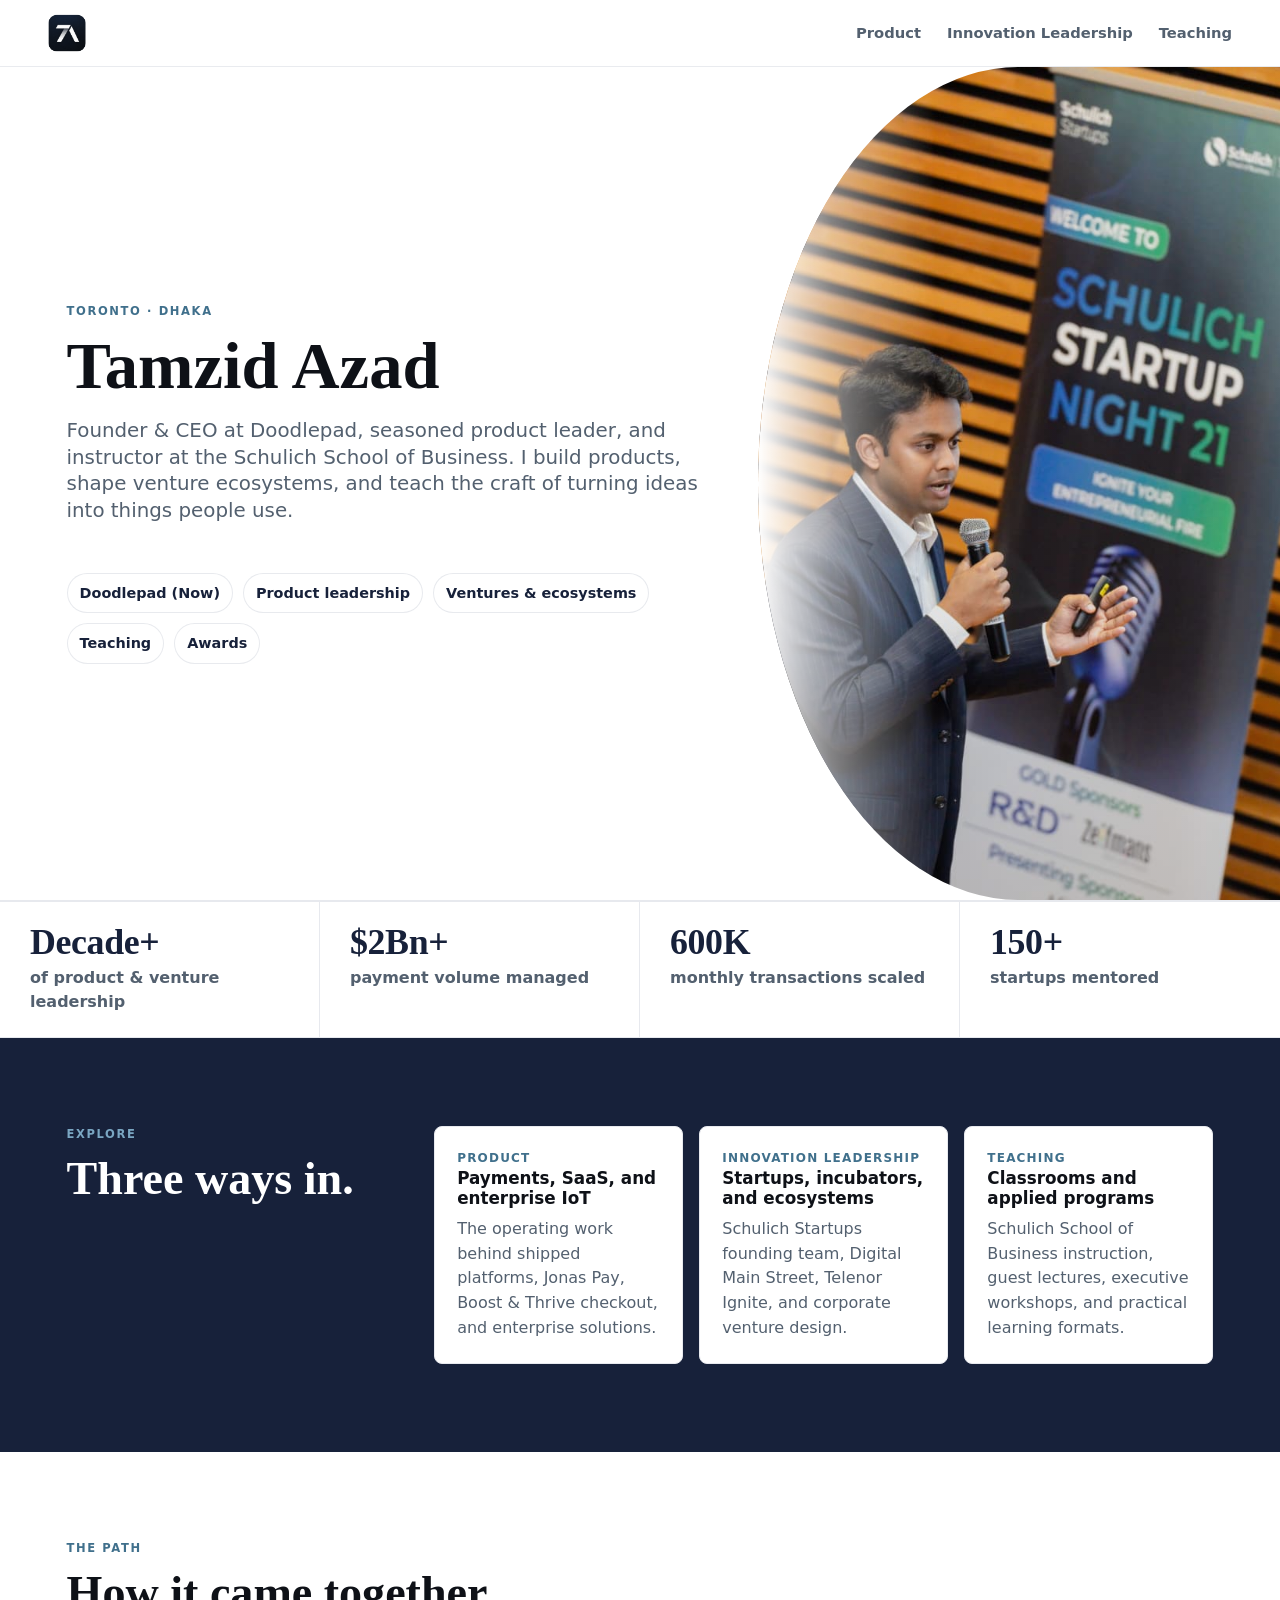
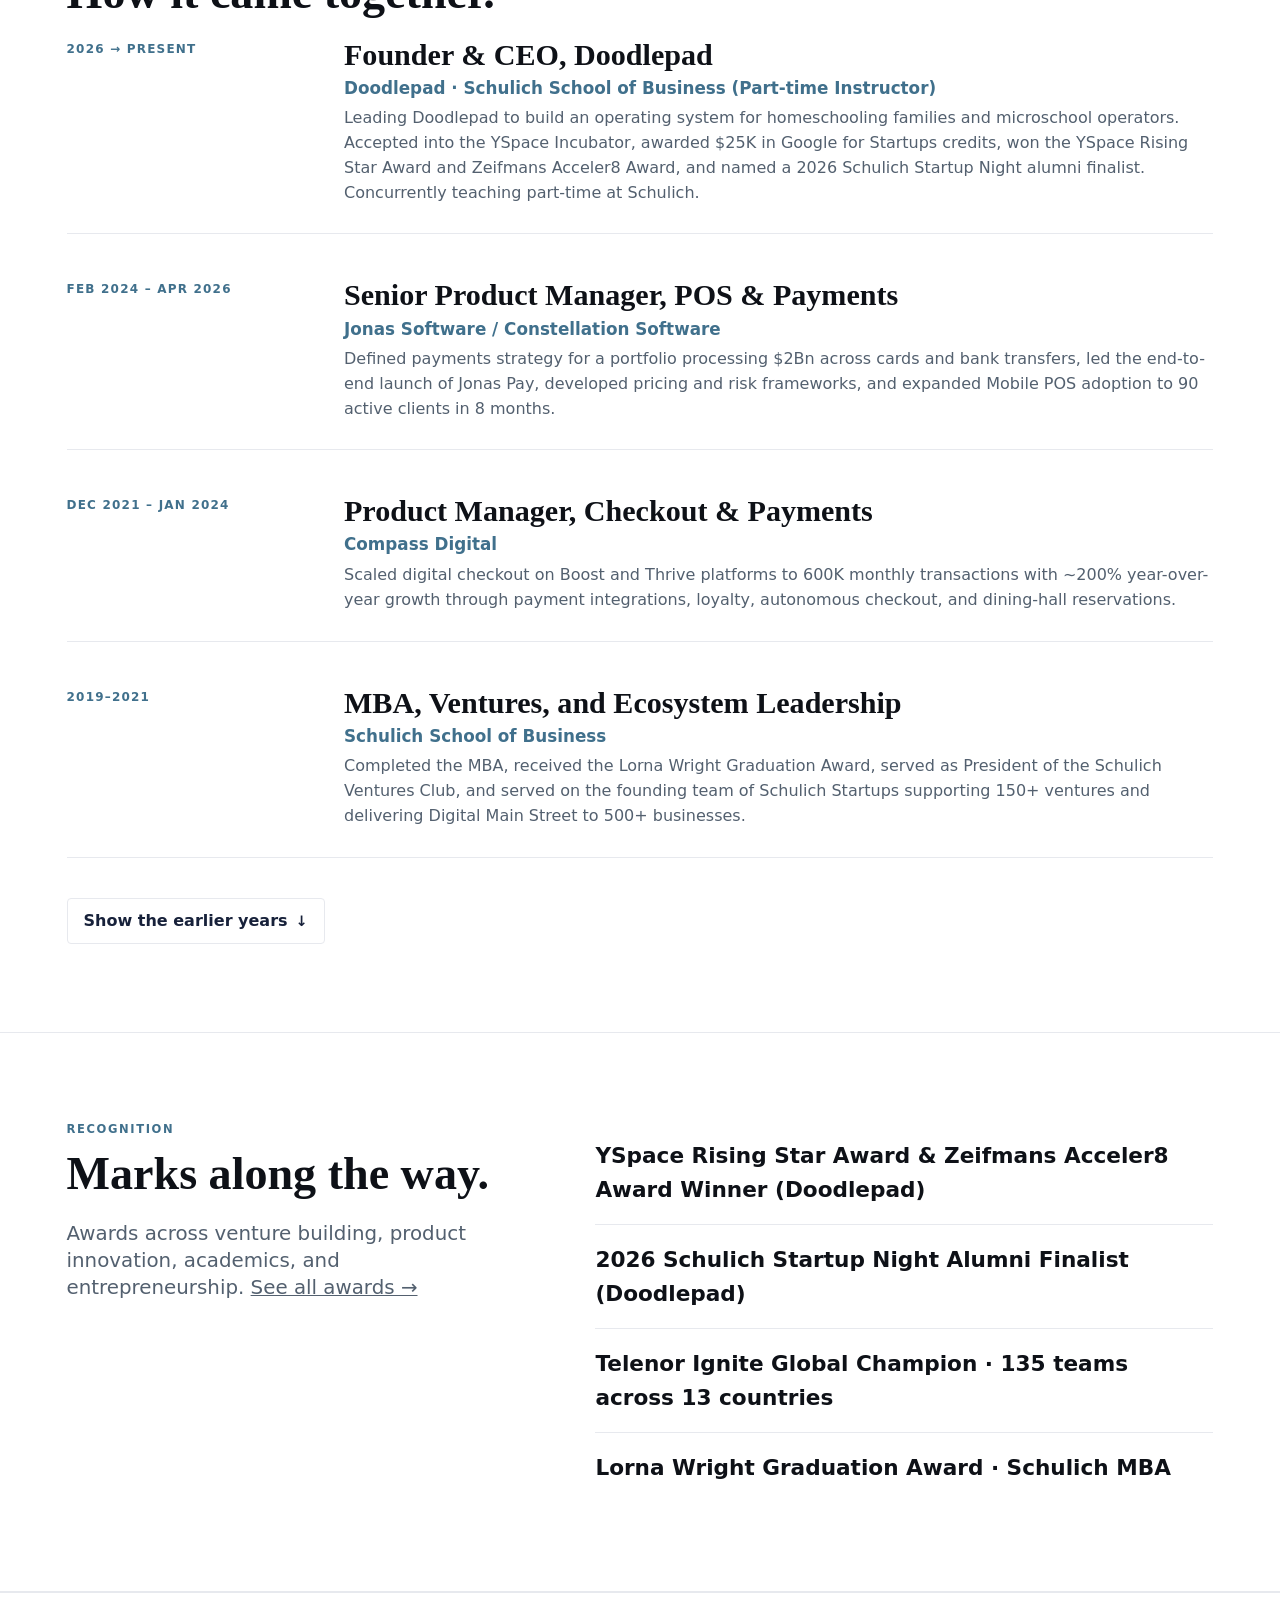
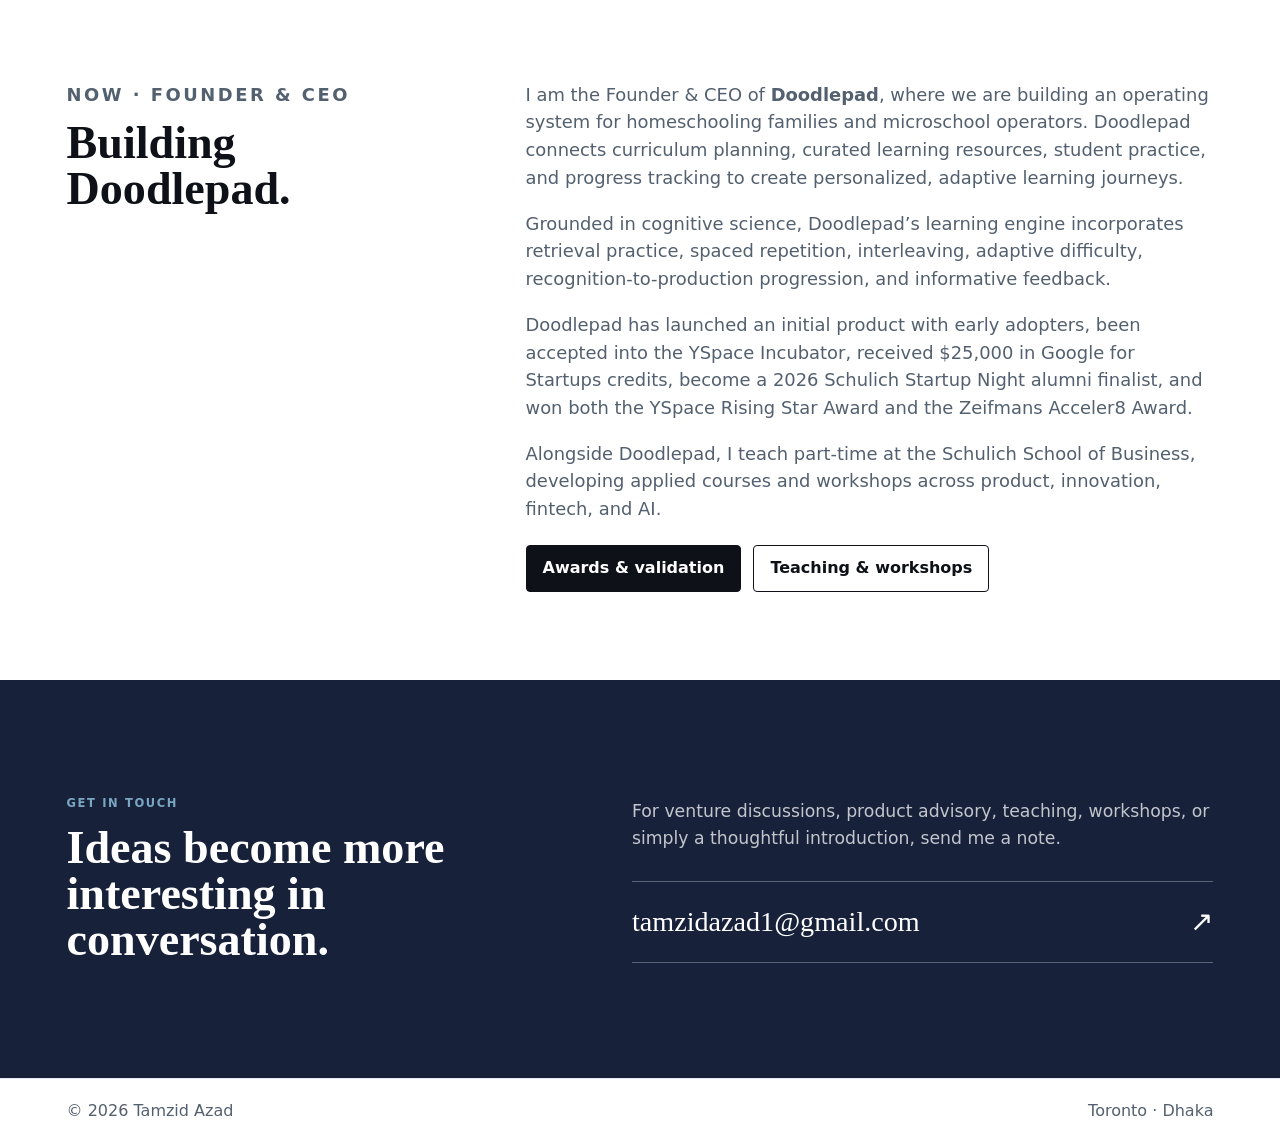
==== index.html @ f5805b40 "feat: streamline top navigation to Product, Innovation Leadership, and Teaching" ====
<!doctype html>
<html lang="en">
  <head>
    <meta charset="utf-8">
    <meta name="viewport" content="width=device-width, initial-scale=1">
    <title>Tamzid Azad | Founder &amp; CEO, Product Leader, Educator</title>
    <meta name="description" content="Tamzid Azad — Founder &amp; CEO of Doodlepad, experienced product leader, and Schulich instructor. Building adaptive learning operating systems, scaling $2Bn+ payment portfolios, and mentoring 150+ ventures.">
    <link rel="canonical" href="https://tamzidazad.com/">

    <!-- Open Graph -->
    <meta property="og:title" content="Tamzid Azad | Founder &amp; CEO, Product Leader, Educator">
    <meta property="og:description" content="Founder &amp; CEO of Doodlepad, experienced product operator, and Schulich instructor. Over a decade building products, scaling payment systems, and shaping venture ecosystems.">
    <meta property="og:type" content="website">
    <meta property="og:url" content="https://tamzidazad.com/">
    <meta property="og:image" content="https://tamzidazad.com/media/ventures/schulich-startup-night-2021-speaking.jpeg">

    <!-- Twitter Card -->
    <meta name="twitter:card" content="summary_large_image">
    <meta name="twitter:title" content="Tamzid Azad | Founder &amp; CEO, Product Leader, Educator">
    <meta name="twitter:description" content="Founder &amp; CEO of Doodlepad, product leader across payments and vertical SaaS, and Schulich instructor.">
    <meta name="twitter:image" content="https://tamzidazad.com/media/ventures/schulich-startup-night-2021-speaking.jpeg">

    <link rel="icon" type="image/png" sizes="32x32" href="/favicon-32x32.png">
    <link rel="icon" type="image/png" sizes="16x16" href="/favicon-16x16.png">
    <link rel="apple-touch-icon" sizes="180x180" href="/apple-touch-icon.png">
    <link rel="shortcut icon" href="/favicon.ico">
    <link rel="stylesheet" href="/styles.css?v=20260928">
  </head>
  <body>
    <a class="skip-link" href="#main">Skip to main content</a>

    <header class="site-header">
      <a class="mark" href="/" aria-label="Tamzid Azad home">
        <img src="/media/logo.png" alt="Tamzid Azad logo" width="38" height="38" loading="eager" decoding="async">
      </a>
      <nav aria-label="Primary navigation">
        <a href="/product-management">Product</a>
        <a href="/ventures">Innovation Leadership</a>
        <a href="/teaching">Teaching</a>
      </nav>
    </header>

    <main id="main">
      <!-- 1 — who he is, in one screen -->
      <section class="home-hero">
        <div class="hero-copy">
          <p class="eyebrow">Toronto · Dhaka</p>
          <h1>Tamzid Azad</h1>
          <p class="lede">
            Founder &amp; CEO at Doodlepad, seasoned product leader, and instructor at the Schulich School of Business.
            I build products, shape venture ecosystems, and teach the craft of turning ideas into things people use.
          </p>
          <div class="hero-links" aria-label="Homepage pathways">
            <a href="#now">Doodlepad (Now)</a>
            <a href="/product-management">Product leadership</a>
            <a href="/ventures">Ventures &amp; ecosystems</a>
            <a href="/teaching">Teaching</a>
            <a href="/awards">Awards</a>
          </div>
        </div>
        <figure class="hero-portrait hero-action-photo">
          <img src="/media/ventures/schulich-startup-night-2021-speaking.jpeg" width="1600" height="1067" fetchpriority="high"
               alt="Tamzid Azad speaking with a microphone at Schulich Startup Night in Toronto">
          <figcaption>
            <strong>Product builder, venture operator, educator.</strong>
            <span>Schulich Startup Night · Toronto</span>
          </figcaption>
        </figure>
      </section>

      <!-- 2 — the proof, in one line -->
      <section class="stats" aria-label="Career highlights">
        <div><strong>Decade+</strong><span>of product &amp; venture leadership</span></div>
        <div><strong>$2Bn+</strong><span>payment volume managed</span></div>
        <div><strong>600K</strong><span>monthly transactions scaled</span></div>
        <div><strong>150+</strong><span>startups mentored</span></div>
      </section>

      <!-- 3 — the doors, early rather than last -->
      <section class="section feature-band">
        <div>
          <p class="eyebrow">Explore</p>
          <h2>Three ways in.</h2>
        </div>
        <div class="route-grid three">
          <a class="route-card" href="/product-management">
            <span>Product</span>
            <h3>Payments, SaaS, and enterprise IoT</h3>
            <p>The operating work behind shipped platforms, Jonas Pay, Boost &amp; Thrive checkout, and enterprise solutions.</p>
          </a>
          <a class="route-card" href="/ventures">
            <span>Innovation Leadership</span>
            <h3>Startups, incubators, and ecosystems</h3>
            <p>Schulich Startups founding team, Digital Main Street, Telenor Ignite, and corporate venture design.</p>
          </a>
          <a class="route-card" href="/teaching">
            <span>Teaching</span>
            <h3>Classrooms and applied programs</h3>
            <p>Schulich School of Business instruction, guest lectures, executive workshops, and practical learning formats.</p>
          </a>
        </div>
      </section>

      <!-- 4 — depth for those who want it -->
      <section class="section life-timeline" id="life">
        <div>
          <p class="eyebrow">The path</p>
          <h2>How it came together.</h2>
        </div>
        <div class="timeline-page life">
          <article>
            <span>2026 → Present</span>
            <div>
              <h2>Founder &amp; CEO, Doodlepad</h2>
              <h3>Doodlepad · Schulich School of Business (Part-time Instructor)</h3>
              <p>Leading Doodlepad to build an operating system for homeschooling families and microschool operators. Accepted into the YSpace Incubator, awarded $25K in Google for Startups credits, won the YSpace Rising Star Award and Zeifmans Acceler8 Award, and named a 2026 Schulich Startup Night alumni finalist. Concurrently teaching part-time at Schulich.</p>
            </div>
          </article>
          <article>
            <span>Feb 2024 – Apr 2026</span>
            <div>
              <h2>Senior Product Manager, POS &amp; Payments</h2>
              <h3>Jonas Software / Constellation Software</h3>
              <p>Defined payments strategy for a portfolio processing $2Bn across cards and bank transfers, led the end-to-end launch of Jonas Pay, developed pricing and risk frameworks, and expanded Mobile POS adoption to 90 active clients in 8 months.</p>
            </div>
          </article>
          <article>
            <span>Dec 2021 – Jan 2024</span>
            <div>
              <h2>Product Manager, Checkout &amp; Payments</h2>
              <h3>Compass Digital</h3>
              <p>Scaled digital checkout on Boost and Thrive platforms to 600K monthly transactions with ~200% year-over-year growth through payment integrations, loyalty, autonomous checkout, and dining-hall reservations.</p>
            </div>
          </article>
          <article>
            <span>2019–2021</span>
            <div>
              <h2>MBA, Ventures, and Ecosystem Leadership</h2>
              <h3>Schulich School of Business</h3>
              <p>Completed the MBA, received the Lorna Wright Graduation Award, served as President of the Schulich Ventures Club, and served on the founding team of Schulich Startups supporting 150+ ventures and delivering Digital Main Street to 500+ businesses.</p>
            </div>
          </article>
          <article class="timeline-extra" hidden>
            <span>2016–2019</span>
            <div>
              <h2>Global Innovation &amp; Incubation</h2>
              <h3>Telenor Group and Grameenphone</h3>
              <p>Won Telenor Ignite against 135 teams from 13 countries, built the Eagle Eye IoT fuel-tracking solution, and designed an internal corporate incubator serving 2,500 employees.</p>
            </div>
          </article>
          <article class="timeline-extra" hidden>
            <span>2015–2016</span>
            <div>
              <h2>IoT &amp; Digital Services Product Manager</h2>
              <h3>Robi Axiata</h3>
              <p>Managed enterprise vehicle-tracking and digital services products, growing portfolio revenue 4x in 10 months to CAD $200K per month across B2B and B2B2C channels.</p>
            </div>
          </article>
          <article class="timeline-extra" hidden>
            <span>2011–2014</span>
            <div>
              <h2>Computer Science &amp; Engineering Foundation</h2>
              <h3>Islamic University of Technology</h3>
              <p>Earned B.Sc. in Computer Science and Engineering, building the technical and systems engineering foundation that later shaped over a decade of product, software, and venture leadership.</p>
            </div>
          </article>
          <button type="button" class="timeline-toggle" id="timeline-toggle" aria-expanded="false" aria-controls="timeline-extra">
            Show the earlier years
          </button>
        </div>
      </section>

      <!-- 5 — recognition as evidence, not a destination -->
      <section class="section recognition">
        <div>
          <p class="eyebrow">Recognition</p>
          <h2>Marks along the way.</h2>
          <p class="lede">Awards across venture building, product innovation, academics, and entrepreneurship. <a href="/awards" style="text-decoration:underline">See all awards →</a></p>
        </div>
        <ul>
          <li>YSpace Rising Star Award &amp; Zeifmans Acceler8 Award Winner (Doodlepad)</li>
          <li>2026 Schulich Startup Night Alumni Finalist (Doodlepad)</li>
          <li>Telenor Ignite Global Champion · 135 teams across 13 countries</li>
          <li>Lorna Wright Graduation Award · Schulich MBA</li>
        </ul>
      </section>

      <!-- 6 — what he's doing right now -->
      <section class="section now-band" id="now">
        <div>
          <p class="eyebrow">Now · Founder &amp; CEO</p>
          <h2>Building Doodlepad.</h2>
        </div>
        <div>
          <p>
            I am the Founder &amp; CEO of <strong>Doodlepad</strong>, where we are building an operating system for homeschooling families and microschool operators. Doodlepad connects curriculum planning, curated learning resources, student practice, and progress tracking to create personalized, adaptive learning journeys.
          </p>
          <p style="margin-top: 14px;">
            Grounded in cognitive science, Doodlepad’s learning engine incorporates retrieval practice, spaced repetition, interleaving, adaptive difficulty, recognition-to-production progression, and informative feedback.
          </p>
          <p style="margin-top: 14px;">
            Doodlepad has launched an initial product with early adopters, been accepted into the YSpace Incubator, received $25,000 in Google for Startups credits, become a 2026 Schulich Startup Night alumni finalist, and won both the YSpace Rising Star Award and the Zeifmans Acceler8 Award.
          </p>
          <p style="margin-top: 14px;">
            Alongside Doodlepad, I teach part-time at the Schulich School of Business, developing applied courses and workshops across product, innovation, fintech, and AI.
          </p>
          <div class="hero-actions">
            <a class="button primary" href="/awards">Awards &amp; validation</a>
            <a class="button secondary" href="/teaching">Teaching &amp; workshops</a>
          </div>
        </div>
      </section>

      <section class="contact-band" id="contact">
        <div>
          <p class="eyebrow">Get in touch</p>
          <h2>Ideas become more interesting in conversation.</h2>
        </div>
        <div class="contact-band-copy">
          <p>
            For venture discussions, product advisory, teaching, workshops, or simply a thoughtful
            introduction, send me a note.
          </p>
          <a class="contact-email" href="mailto:tamzidazad1@gmail.com">
            <span>tamzidazad1@gmail.com</span>
            <span aria-hidden="true">↗</span>
          </a>
        </div>
      </section>
    </main>

    <footer>
      <span>© <span id="year"></span> Tamzid Azad</span>
      <span>Toronto · Dhaka</span>
    </footer>
    <script src="/script.js"></script>
  </body>
</html>
---- styles.css ----
/* Midnight Founder — see brand-guidelines.html */
:root {
  --ink: #0e1117;
  --midnight: #17213a;
  --steel: #53606f;
  --glacier: #7aa6c2;
  /* Glacier is too light to carry small bold text on Pearl (about 2.2:1), so
     accents on light backgrounds use this darker cousin and keep Glacier itself
     for fills, rules, and type on the dark bands. */
  --glacier-deep: #40708c;
  --paper: #ffffff;
  --panel: #ffffff;
  --muted: var(--steel);
  --line: #e7e9ee;
  --shadow: 0 18px 60px rgba(14, 17, 23, 0.08);
}

* {
  box-sizing: border-box;
}

html {
  scroll-behavior: smooth;
}

body {
  margin: 0;
  color: var(--ink);
  background: var(--paper);
  font-family: Inter, ui-sans-serif, system-ui, -apple-system, BlinkMacSystemFont, "Segoe UI", sans-serif;
  line-height: 1.55;
}

a {
  color: inherit;
  text-decoration: none;
}

.skip-link {
  position: absolute;
  top: -100px;
  left: 20px;
  z-index: 100;
  padding: 10px 16px;
  background: var(--midnight);
  color: #fff;
  border-radius: 4px;
  font-weight: 750;
  font-size: 0.9rem;
  text-decoration: none;
  transition: top 0.2s ease;
}

.skip-link:focus {
  top: 16px;
}

.site-header {
  position: sticky;
  top: 0;
  z-index: 10;
  display: flex;
  align-items: center;
  justify-content: space-between;
  gap: 24px;
  padding: 14px clamp(20px, 4vw, 48px);
  background: rgba(255, 255, 255, 0.92);
  border-bottom: 1px solid rgba(231, 233, 238, 0.9);
  backdrop-filter: blur(16px);
}

.mark {
  display: inline-flex;
  align-items: center;
  justify-content: center;
  width: 38px;
  height: 38px;
  border-radius: 9px;
  overflow: hidden;
  text-decoration: none;
  line-height: 0;
  flex-shrink: 0;
  transition: transform 0.2s ease, opacity 0.2s ease;
}

.mark:hover {
  transform: scale(1.05);
  opacity: 0.92;
}

.mark img {
  display: block;
  width: 100%;
  height: 100%;
  object-fit: contain;
}

nav {
  display: flex;
  align-items: center;
  flex-wrap: nowrap;
  gap: clamp(14px, 2.5vw, 26px);
  color: var(--muted);
  font-size: 0.92rem;
  font-weight: 650;
  white-space: nowrap;
}

nav a {
  text-decoration: none;
  color: var(--muted);
  transition: color 0.18s ease;
}

nav a:hover,
nav a[aria-current="page"] {
  color: var(--ink);
}

.home-hero,
.page-hero,
.contact-page {
  position: relative;
  overflow: hidden;
  background: var(--paper);
}

.home-hero {
  display: grid;
  grid-template-columns: minmax(0, 0.9fr) minmax(360px, 0.72fr);
  align-items: stretch;
  gap: clamp(18px, 3vw, 44px);
  min-height: calc(100vh - 67px);
  padding: 0 0 0 clamp(20px, 5.2vw, 70px);
  border-bottom: 1px solid var(--line);
}

.home-hero::before {
  display: none;
}

.hero-copy,
.hero-panel {
  position: relative;
  z-index: 1;
}

.hero-copy {
  display: flex;
  flex-direction: column;
  justify-content: center;
  max-width: 720px;
  padding: clamp(54px, 8vw, 112px) 0;
}

.eyebrow {
  margin: 0 0 12px;
  color: var(--glacier-deep);
  font-size: 0.72rem;
  font-weight: 850;
  letter-spacing: 0.14em;
  text-transform: uppercase;
}

h1,
h2,
h3,
p {
  margin-top: 0;
}

h1 {
  margin-bottom: 18px;
  font-family: "EB Garamond", Garamond, "Baskerville", Georgia, serif;
  font-size: clamp(2.8rem, 5.2vw, 5.4rem);
  line-height: 1;
  letter-spacing: 0;
}

h2 {
  max-width: 920px;
  margin-bottom: 24px;
  font-family: "EB Garamond", Garamond, "Baskerville", Georgia, serif;
  font-size: clamp(1.8rem, 3.6vw, 3.45rem);
  line-height: 1;
  letter-spacing: 0;
}

h3 {
  margin-bottom: 8px;
  font-size: 1.05rem;
  line-height: 1.22;
}

.lede {
  max-width: 660px;
  color: var(--steel);
  font-size: clamp(1.05rem, 1.55vw, 1.35rem);
  line-height: 1.35;
}

.hero-actions,
.contact-actions {
  display: flex;
  flex-wrap: wrap;
  gap: 12px;
  margin-top: 22px;
}

.hero-links {
  position: relative;
  z-index: 1;
  display: flex;
  flex-wrap: wrap;
  gap: 10px;
  max-width: 660px;
  margin-top: 28px;
}

.hero-links a {
  display: inline-flex;
  min-height: 36px;
  align-items: center;
  padding: 8px 12px;
  border: 1px solid rgba(231, 233, 238, 0.95);
  border-radius: 999px;
  color: var(--midnight);
  background: rgba(255, 255, 255, 0.68);
  font-size: 0.9rem;
  font-weight: 750;
}

.hero-links a:hover {
  border-color: var(--glacier);
  color: var(--glacier-deep);
}

.button {
  display: inline-flex;
  min-height: 42px;
  align-items: center;
  justify-content: center;
  padding: 10px 16px;
  border: 1px solid var(--ink);
  border-radius: 4px;
  font-weight: 750;
}

.button.primary {
  color: #fff;
  background: var(--ink);
}

.button.secondary {
  color: var(--ink);
  background: rgba(255, 255, 255, 0.64);
}

.panel-kicker,
.route-card span,
.narrative-grid span,
.course-list span,
.timeline-page span {
  display: block;
  color: var(--glacier-deep);
  font-size: 0.75rem;
  font-weight: 850;
  letter-spacing: 0.1em;
  text-transform: uppercase;
}

.hero-panel {
  align-self: stretch;
  display: flex;
  min-height: 360px;
  flex-direction: column;
  justify-content: space-between;
  padding: clamp(22px, 3vw, 34px);
  border: 1px solid var(--line);
  border-radius: 4px;
  background: rgba(255, 255, 255, 0.72);
  box-shadow: var(--shadow);
}

.panel-mark {
  display: grid;
  width: 58px;
  height: 58px;
  place-items: center;
  border: 1px solid var(--line);
  border-radius: 50%;
  color: var(--midnight);
  font-family: "EB Garamond", Garamond, "Baskerville", Georgia, serif;
  font-size: 1.35rem;
  font-weight: 700;
}

.panel-kicker {
  margin: auto 0 12px;
}

.hero-panel h2 {
  margin-bottom: 22px;
  font-size: clamp(1.8rem, 2.9vw, 2.8rem);
}

.panel-list {
  display: grid;
  border-top: 1px solid var(--line);
}

.panel-list span {
  padding: 12px 0;
  border-bottom: 1px solid var(--line);
  color: var(--muted);
  font-weight: 650;
}

.stats {
  display: grid;
  grid-template-columns: repeat(4, 1fr);
  border-top: 1px solid var(--line);
  border-bottom: 1px solid var(--line);
  background: var(--panel);
}

.stats div {
  min-height: 108px;
  padding: 22px clamp(18px, 2.6vw, 30px);
  border-right: 1px solid var(--line);
}

.stats div:last-child {
  border-right: 0;
}

.stats strong {
  display: block;
  color: var(--midnight);
  font-family: "EB Garamond", Garamond, "Baskerville", Georgia, serif;
  font-size: clamp(1.65rem, 2.8vw, 3rem);
  line-height: 1.05;
  margin-bottom: 4px;
  letter-spacing: -0.01em;
}

.stats span {
  color: var(--muted);
  font-weight: 650;
}

.section {
  padding: clamp(52px, 7vw, 88px) clamp(20px, 5.2vw, 70px);
}

.narrative-grid,
.route-grid,
.teaching-grid,
.course-list {
  display: grid;
  gap: 16px;
}

.narrative-grid {
  grid-template-columns: repeat(4, 1fr);
}

.route-grid {
  grid-template-columns: repeat(4, 1fr);
}

.route-grid.three {
  grid-template-columns: repeat(3, 1fr);
}

.narrative-grid article,
.route-card,
.teaching-grid article,
.course-list article {
  border: 1px solid var(--line);
  border-radius: 8px;
  background: var(--panel);
  padding: 22px;
}

.narrative-grid p,
.route-card p,
.teaching-grid p,
.course-list p,
.timeline-page p {
  margin-bottom: 0;
  color: var(--muted);
}

.feature-band {
  display: grid;
  grid-template-columns: minmax(220px, 0.55fr) minmax(0, 1.45fr);
  gap: clamp(28px, 6vw, 72px);
  color: #fff;
  background: var(--midnight);
}

.feature-band .eyebrow {
  color: var(--glacier);
}

.feature-band .route-card {
  color: var(--ink);
}

.recognition {
  display: grid;
  grid-template-columns: minmax(260px, 0.85fr) minmax(0, 1.15fr);
  gap: clamp(28px, 6vw, 72px);
  background: #fff;
  border-top: 1px solid var(--line);
  border-bottom: 1px solid var(--line);
}

.recognition ul {
  align-self: center;
  margin: 0;
  padding: 0;
  list-style: none;
}

.recognition li {
  padding: 18px 0;
  border-bottom: 1px solid var(--line);
  font-size: clamp(1.05rem, 2vw, 1.35rem);
  font-weight: 700;
}

.recognition li:last-child {
  border-bottom: 0;
}

.page-hero,
.contact-page {
  padding: clamp(54px, 7vw, 92px) clamp(20px, 5.2vw, 70px);
}

.page-hero.compact {
  padding-bottom: clamp(40px, 5vw, 60px);
}

.teaching-hero {
  color: #fff;
  background: var(--midnight);
}

.teaching-hero .eyebrow {
  color: var(--glacier);
}

.teaching-hero .lede {
  color: rgba(255, 255, 255, 0.82);
}

.teaching-grid.expanded {
  grid-template-columns: repeat(4, 1fr);
}

.timeline-page {
  display: grid;
  gap: 18px;
}

.timeline-page article {
  display: grid;
  grid-template-columns: minmax(160px, 0.28fr) minmax(0, 1fr);
  gap: 18px 34px;
  padding: 28px 0;
  border-bottom: 1px solid var(--line);
}

.timeline-page article:first-child {
  padding-top: 0;
}

.timeline-page h2 {
  margin-bottom: 8px;
  font-size: clamp(1.55rem, 2.35vw, 2.45rem);
}

.timeline-page h3 {
  color: var(--glacier-deep);
}

.course-list {
  grid-template-columns: repeat(2, 1fr);
}

.course-list h2 {
  font-size: clamp(1.55rem, 2.35vw, 2.45rem);
}

.contact-page {
  min-height: calc(100vh - 142px);
  display: flex;
  flex-direction: column;
  justify-content: center;
}

footer {
  display: flex;
  justify-content: space-between;
  gap: 16px;
  padding: 20px clamp(20px, 5.2vw, 70px);
  color: var(--muted);
  background: #fff;
  border-top: 1px solid var(--line);
}

@media (max-width: 1050px) {
  .narrative-grid,
  .route-grid,
  .teaching-grid.expanded {
    grid-template-columns: repeat(2, 1fr);
  }

  .feature-band,
  .recognition {
    grid-template-columns: 1fr;
  }
}

@media (max-width: 900px) {
  .home-hero {
    grid-template-columns: 1fr;
    min-height: auto;
    padding: clamp(30px, 7vw, 58px) clamp(20px, 5.2vw, 70px) 0;
  }

  .hero-panel {
    min-height: 300px;
  }

  .hero-copy {
    padding: 0;
  }

  .hero-portrait {
    min-height: 430px;
    border-radius: 42px 42px 0 0;
  }

  .hero-portrait::after {
    background: linear-gradient(180deg, rgba(255, 255, 255, 0) 56%, var(--paper) 100%);
  }

  .hero-portrait img {
    min-height: 430px;
    object-position: 36% 50%;
  }

  .stats,
  .route-grid.three {
    grid-template-columns: repeat(2, 1fr);
  }

  .timeline-page article {
    grid-template-columns: 1fr;
  }
}

@media (max-width: 620px) {
  .site-header {
    align-items: flex-start;
  }

  nav {
    justify-content: flex-end;
    gap: 10px 14px;
    font-size: 0.86rem;
  }

  h1 {
    font-size: 2.75rem;
  }

  /* The wash is a right-column backdrop; once the hero stacks it just draws a
     seam down the middle of the copy. */
  .home-hero::before {
    display: none;
  }

  .stats,
  .narrative-grid,
  .route-grid,
  .route-grid.three,
  .teaching-grid.expanded,
  .course-list {
    grid-template-columns: 1fr;
  }

  .stats div {
    border-right: 0;
    border-bottom: 1px solid var(--line);
  }

  .stats div:last-child {
    border-bottom: 0;
  }

  footer {
    flex-direction: column;
  }
}

/* ---------------------------------------------------------- hero portrait */

.hero-portrait {
  position: relative;
  z-index: 1;
  align-self: stretch;
  display: flex;
  flex-direction: column;
  margin: 0;
  overflow: hidden;
  border: 0;
  border-radius: 50% 0 0 50%;
  background: transparent;
  box-shadow: none;
}

.hero-portrait::after {
  position: absolute;
  inset: 0;
  content: "";
  background:
    linear-gradient(90deg, var(--paper) 0%, rgba(255, 255, 255, 0.5) 14%, rgba(255, 255, 255, 0) 34%),
    linear-gradient(180deg, rgba(14, 17, 23, 0.02), rgba(14, 17, 23, 0.16));
  pointer-events: none;
}

.hero-portrait img {
  display: block;
  width: 100%;
  flex: 1;
  min-height: calc(100vh - 67px);
  object-fit: cover;
  object-position: 38% 50%;
}

.hero-portrait figcaption {
  display: none;
}

.hero-portrait strong {
  display: block;
  margin-bottom: 2px;
  font-family: "EB Garamond", Garamond, "Baskerville", Georgia, serif;
  font-size: 1.15rem;
  font-weight: 600;
}

.hero-portrait span {
  color: var(--muted);
  font-size: 0.92rem;
}

@media (max-width: 900px) {
  .home-hero .hero-portrait {
    min-height: 430px;
    border-radius: 42px 42px 0 0;
  }

  .home-hero .hero-portrait::after {
    background: linear-gradient(180deg, rgba(255, 255, 255, 0) 58%, var(--paper) 100%);
  }

  .home-hero .hero-portrait img {
    min-height: 430px;
    object-position: 36% 50%;
  }
}

/* ------------------------------------------------------- timeline toggle */

/* .timeline-page article sets display:grid, which outranks the user-agent
   [hidden] rule — without this the collapsed entries stay visible. */
.timeline-page article[hidden] {
  display: none;
}

.timeline-toggle {
  display: inline-flex;
  align-items: center;
  gap: 8px;
  margin-top: 22px;
  padding: 10px 16px;
  border: 1px solid var(--line);
  border-radius: 4px;
  color: var(--midnight);
  background: var(--panel);
  font: inherit;
  font-weight: 750;
  cursor: pointer;
  /* Grid child of .timeline-page — without this it stretches to the full
     column and stops reading as a button. */
  justify-self: start;
}

.timeline-toggle:hover {
  border-color: var(--glacier);
  color: var(--glacier-deep);
}

.timeline-toggle::after {
  content: "↓";
  font-size: 0.9em;
}

.timeline-toggle[aria-expanded="true"]::after {
  content: "↑";
}

/* ------------------------------------------------------------------ now */

.now-band {
  display: grid;
  grid-template-columns: minmax(260px, 0.72fr) minmax(0, 1.28fr);
  gap: clamp(28px, 6vw, 72px);
  border-top: 1px solid var(--line);
  background: var(--panel);
}

.now-band p {
  max-width: 62ch;
  color: var(--muted);
  font-size: clamp(1rem, 1.4vw, 1.2rem);
}

/* -------------------------------------------------------------- contact */

.contact-band {
  display: grid;
  grid-template-columns: minmax(280px, 0.9fr) minmax(0, 1.1fr);
  gap: clamp(34px, 7vw, 96px);
  align-items: end;
  padding: clamp(64px, 9vw, 118px) clamp(20px, 5.2vw, 70px);
  color: #fff;
  background: var(--midnight);
}

.contact-band .eyebrow {
  color: var(--glacier);
}

.contact-band h2 {
  max-width: 720px;
  margin-bottom: 0;
}

.contact-band-copy p {
  max-width: 54ch;
  margin-bottom: 30px;
  color: rgba(255, 255, 255, 0.74);
  font-size: clamp(1rem, 1.35vw, 1.18rem);
}

.contact-email {
  display: flex;
  max-width: 620px;
  align-items: center;
  justify-content: space-between;
  gap: 24px;
  padding: 18px 0;
  border-top: 1px solid rgba(255, 255, 255, 0.3);
  border-bottom: 1px solid rgba(255, 255, 255, 0.3);
  font-family: "EB Garamond", Garamond, "Baskerville", Georgia, serif;
  font-size: clamp(1.18rem, 2.2vw, 1.8rem);
}

.contact-email:hover {
  color: var(--glacier);
  border-color: var(--glacier);
}

/* --------------------------------------------------------------- media */

.media-feature {
  display: grid;
  grid-template-columns: minmax(240px, 0.58fr) minmax(0, 1.42fr);
  gap: clamp(28px, 5vw, 64px);
  border-top: 1px solid var(--line);
}

.media-copy p:not(.eyebrow) {
  max-width: 62ch;
  color: var(--muted);
}

.media-grid {
  display: grid;
  grid-template-columns: repeat(2, 1fr);
  gap: 16px;
}

.media-grid figure {
  overflow: hidden;
  margin: 0;
  border: 1px solid var(--line);
  border-radius: 8px;
  background: var(--panel);
  box-shadow: var(--shadow);
}

.media-grid img {
  display: block;
  width: 100%;
  aspect-ratio: 4 / 3;
  object-fit: cover;
}

.media-grid figcaption {
  padding: 14px 16px;
  color: var(--muted);
  font-size: 0.92rem;
}

/* ------------------------------------------------------------- carousel */

.carousel-container {
  display: flex;
  flex-direction: column;
  gap: 16px;
  width: 100%;
}

.carousel-track {
  display: flex;
  gap: 18px;
  overflow-x: auto;
  scroll-snap-type: x mandatory;
  scroll-behavior: smooth;
  -webkit-overflow-scrolling: touch;
  scrollbar-width: none;
  padding-bottom: 6px;
}

.carousel-track::-webkit-scrollbar {
  display: none;
}

.carousel-slide {
  flex: 0 0 100%;
  scroll-snap-align: start;
  margin: 0;
  border: 1px solid var(--line);
  border-radius: 8px;
  overflow: hidden;
  background: var(--panel);
  box-shadow: var(--shadow);
  display: flex;
  flex-direction: column;
}

.carousel-slide img {
  display: block;
  width: 100%;
  aspect-ratio: 16 / 10;
  object-fit: cover;
}

.carousel-slide figcaption {
  display: flex;
  flex-direction: column;
  gap: 6px;
  padding: 18px 22px;
}

.carousel-tag {
  display: block;
  color: var(--glacier-deep);
  font-size: 0.74rem;
  font-weight: 850;
  letter-spacing: 0.12em;
  text-transform: uppercase;
}

.carousel-slide p {
  margin: 0;
  color: var(--muted);
  font-size: 0.94rem;
  line-height: 1.45;
}

.carousel-controls {
  display: flex;
  align-items: center;
  justify-content: space-between;
  padding: 4px 2px;
}

.carousel-nav-group {
  display: flex;
  align-items: center;
  gap: 10px;
}

.carousel-btn {
  display: inline-flex;
  align-items: center;
  justify-content: center;
  width: 40px;
  height: 40px;
  border: 1px solid var(--line);
  border-radius: 6px;
  background: var(--panel);
  color: var(--midnight);
  font-size: 1.15rem;
  cursor: pointer;
  transition: all 0.2s ease;
  user-select: none;
}

.carousel-btn:hover:not(:disabled) {
  border-color: var(--glacier);
  color: var(--glacier-deep);
  background: #fff;
}

.carousel-btn:focus-visible {
  outline: 2px solid var(--glacier-deep);
  outline-offset: 2px;
}

.carousel-btn:disabled {
  opacity: 0.3;
  cursor: not-allowed;
}

.carousel-counter {
  font-size: 0.84rem;
  font-weight: 750;
  letter-spacing: 0.1em;
  color: var(--muted);
  text-transform: uppercase;
}

/* --------------------------------------------------------------- awards */

.awards-categories {
  display: grid;
  gap: 40px;
}

.awards-category {
  display: grid;
  grid-template-columns: minmax(240px, 0.4fr) minmax(0, 1fr);
  gap: clamp(24px, 5vw, 64px);
  padding-bottom: 40px;
  border-bottom: 1px solid var(--line);
}

.awards-category:last-child {
  border-bottom: 0;
  padding-bottom: 0;
}

.awards-category-meta h2 {
  font-size: clamp(1.4rem, 2.2vw, 2.1rem);
  margin-bottom: 8px;
}

.awards-category-meta p {
  color: var(--muted);
  font-size: 0.94rem;
  line-height: 1.45;
}

.awards-list-detailed {
  display: grid;
  gap: 14px;
}

.award-card {
  padding: 22px 24px;
  border: 1px solid var(--line);
  border-radius: 8px;
  background: var(--panel);
  transition: border-color 0.2s ease;
}

.award-card:hover {
  border-color: rgba(122, 166, 194, 0.6);
}

.award-header {
  display: flex;
  align-items: baseline;
  justify-content: space-between;
  flex-wrap: wrap;
  gap: 8px;
  margin-bottom: 6px;
}

.award-header h3 {
  margin: 0;
  font-size: 1.15rem;
  color: var(--ink);
}

.award-badge {
  display: inline-block;
  font-size: 0.72rem;
  font-weight: 850;
  letter-spacing: 0.1em;
  text-transform: uppercase;
  color: var(--glacier-deep);
}

.award-card p {
  margin: 0;
  color: var(--muted);
  font-size: 0.92rem;
  line-height: 1.45;
}

@media (max-width: 1050px) {
  .now-band,
  .media-feature,
  .contact-band,
  .awards-category {
    grid-template-columns: 1fr;
  }
}

@media (max-width: 700px) {
  .site-header {
    padding: 12px 18px;
    gap: 16px;
  }

  nav {
    gap: 14px;
    font-size: 0.85rem;
  }

  .media-grid {
    grid-template-columns: 1fr;
  }

  .contact-email {
    gap: 14px;
    overflow-wrap: anywhere;
  }
}

@media (max-width: 480px) {
  nav {
    gap: 10px;
    font-size: 0.8rem;
  }
}
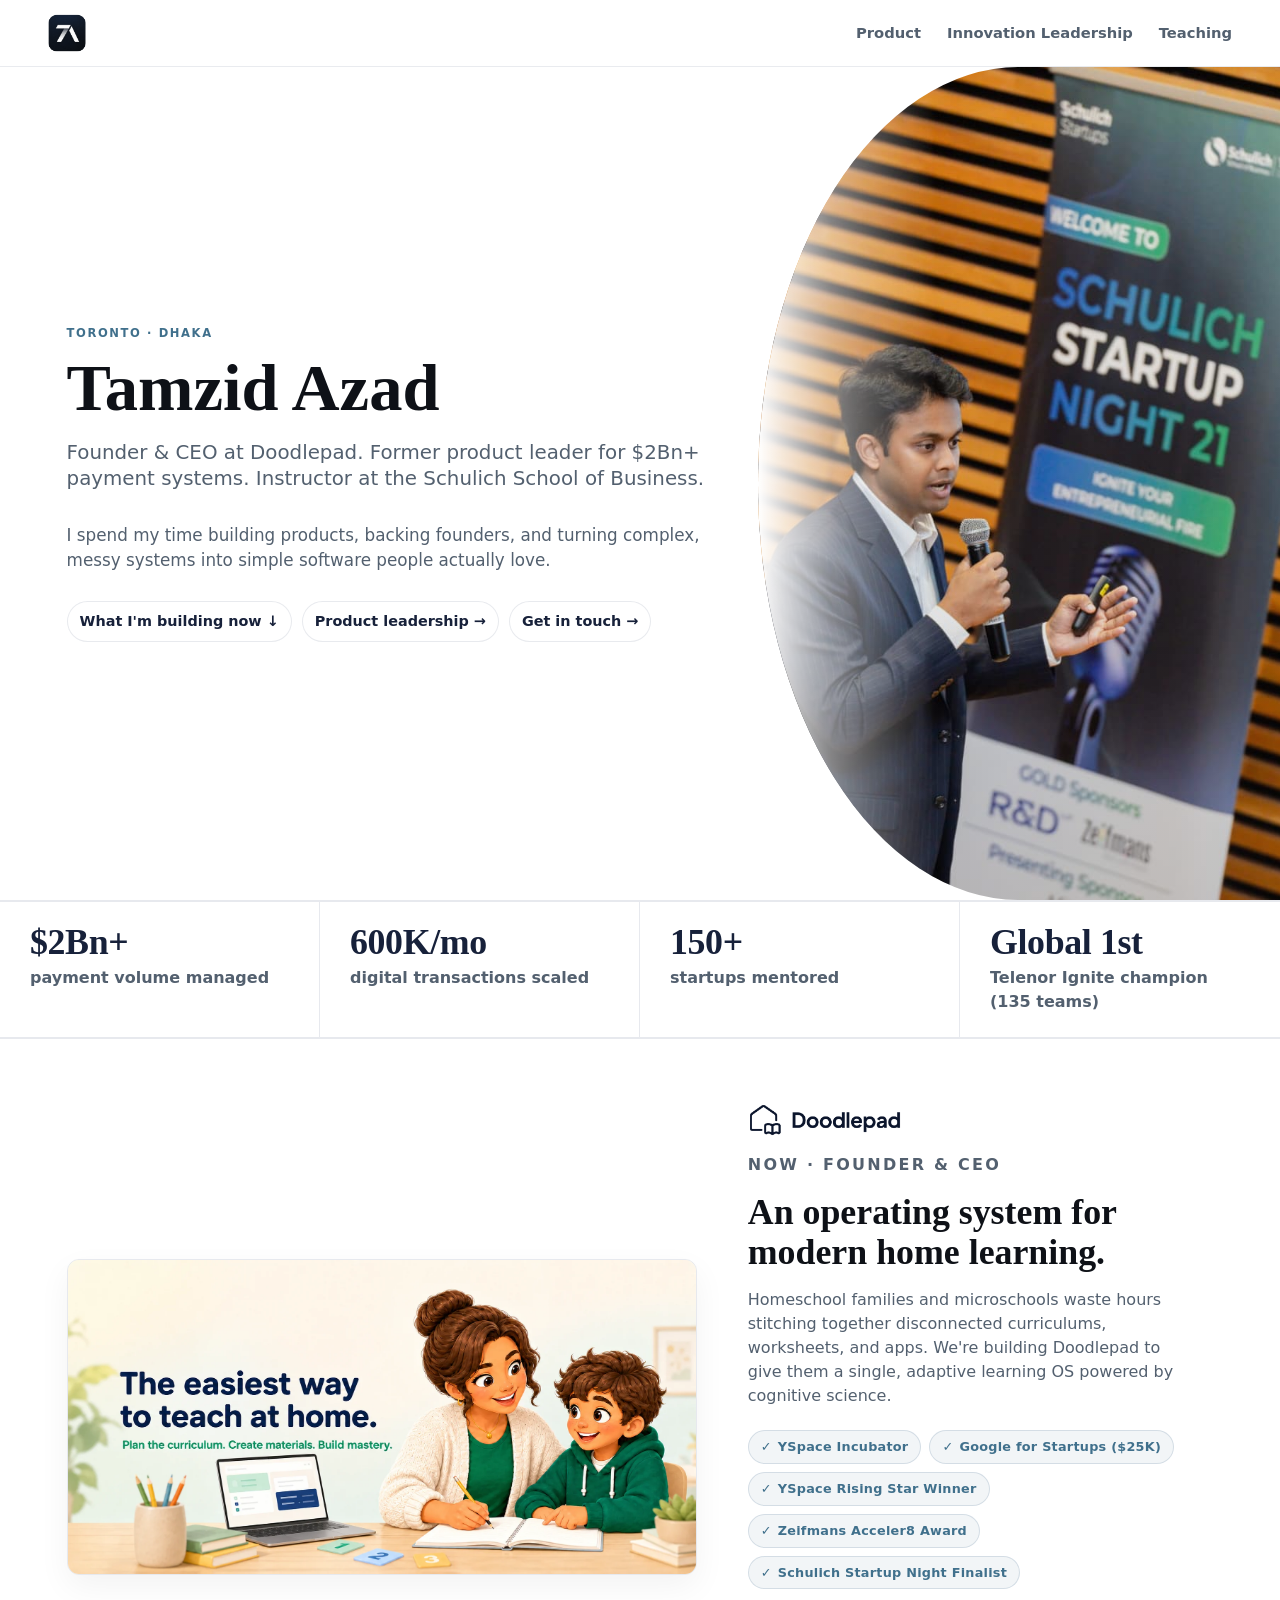
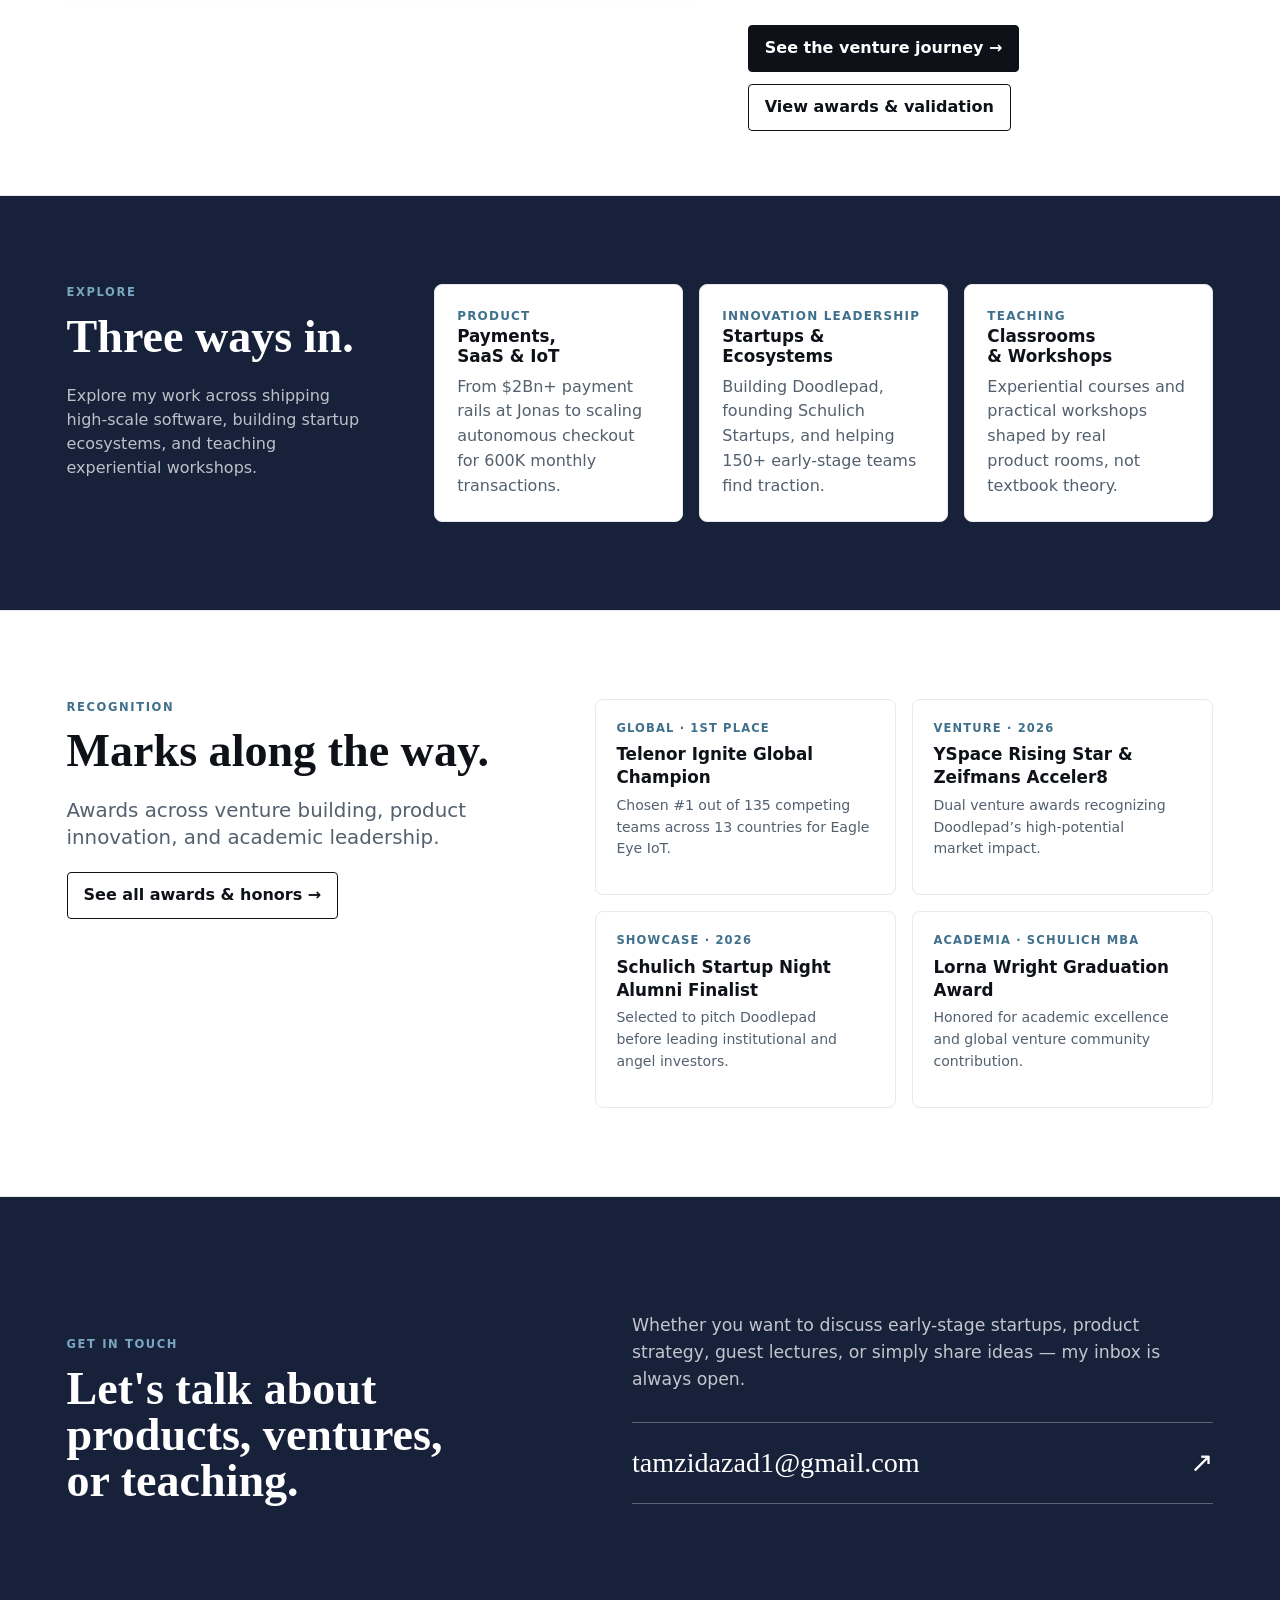
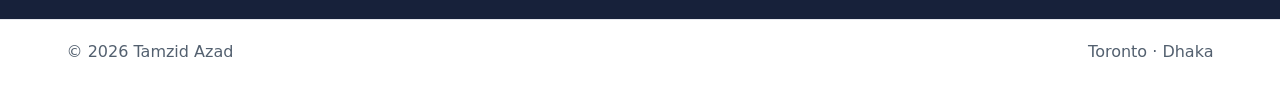
==== commit 5fb7b03c: "feat: redesign website with human-first copy, visual mockups, and minimalist layout - Eliminate dens" ====
--- a/index.html
+++ b/index.html
@@ -41,26 +41,26 @@
     </header>
 
     <main id="main">
-      <!-- 1 — who he is, in one screen -->
+      <!-- 1 — Hero: Human intro with authentic stage speaking visual -->
       <section class="home-hero">
         <div class="hero-copy">
           <p class="eyebrow">Toronto · Dhaka</p>
           <h1>Tamzid Azad</h1>
           <p class="lede">
-            Founder &amp; CEO at Doodlepad, seasoned product leader, and instructor at the Schulich School of Business.
-            I build products, shape venture ecosystems, and teach the craft of turning ideas into things people use.
+            Founder &amp; CEO at Doodlepad. Former product leader for $2Bn+ payment systems. Instructor at the Schulich School of Business.
+          </p>
+          <p style="color: var(--muted); font-size: 1.05rem; line-height: 1.5; margin-top: 10px; margin-bottom: 0;">
+            I spend my time building products, backing founders, and turning complex, messy systems into simple software people actually love.
           </p>
           <div class="hero-links" aria-label="Homepage pathways">
-            <a href="#now">Doodlepad (Now)</a>
-            <a href="/product-management">Product leadership</a>
-            <a href="/ventures">Ventures &amp; ecosystems</a>
-            <a href="/teaching">Teaching</a>
-            <a href="/awards">Awards</a>
+            <a href="#now">What I'm building now ↓</a>
+            <a href="/product-management">Product leadership →</a>
+            <a href="#contact">Get in touch →</a>
           </div>
         </div>
         <figure class="hero-portrait hero-action-photo">
           <img src="/media/ventures/schulich-startup-night-2021-speaking.jpeg" width="1600" height="1067" fetchpriority="high"
-               alt="Tamzid Azad speaking with a microphone at Schulich Startup Night in Toronto">
+               alt="Tamzid Azad speaking on stage at Schulich Startup Night in Toronto">
           <figcaption>
             <strong>Product builder, venture operator, educator.</strong>
             <span>Schulich Startup Night · Toronto</span>
@@ -68,158 +68,118 @@
         </figure>
       </section>
 
-      <!-- 2 — the proof, in one line -->
+      <!-- 2 — Visual Stats: The proof in high-signal numbers -->
       <section class="stats" aria-label="Career highlights">
-        <div><strong>Decade+</strong><span>of product &amp; venture leadership</span></div>
         <div><strong>$2Bn+</strong><span>payment volume managed</span></div>
-        <div><strong>600K</strong><span>monthly transactions scaled</span></div>
+        <div><strong>600K/mo</strong><span>digital transactions scaled</span></div>
         <div><strong>150+</strong><span>startups mentored</span></div>
+        <div><strong>Global 1st</strong><span>Telenor Ignite champion (135 teams)</span></div>
       </section>
 
-      <!-- 3 — the doors, early rather than last -->
-      <section class="section feature-band">
+      <!-- 3 — Featured Showcase: Doodlepad (Image & Visual Driven) -->
+      <section class="doodlepad-showcase" id="now" aria-label="Current venture">
+        <div class="doodlepad-visual">
+          <picture>
+            <source srcset="/media/doodlepad/doodlepad-laptop.webp" type="image/webp">
+            <img src="/media/doodlepad/doodlepad-laptop.jpg" width="1774" height="887" loading="lazy"
+                 alt="Doodlepad learning platform running on a laptop">
+          </picture>
+        </div>
+        <div class="doodlepad-content">
+          <div class="doodlepad-brand">
+            <img src="/media/doodlepad/doodlepad-logo.png" alt="Doodlepad" width="180" height="40">
+          </div>
+          <p class="eyebrow" style="margin: 0;">Now · Founder &amp; CEO</p>
+          <h2>An operating system for modern home learning.</h2>
+          <p>
+            Homeschool families and microschools waste hours stitching together disconnected curriculums, worksheets, and apps.
+            We're building Doodlepad to give them a single, adaptive learning OS powered by cognitive science.
+          </p>
+          <div class="milestone-pills" aria-label="Doodlepad milestones">
+            <span class="milestone-pill"><span class="check">✓</span> YSpace Incubator</span>
+            <span class="milestone-pill"><span class="check">✓</span> Google for Startups ($25K)</span>
+            <span class="milestone-pill"><span class="check">✓</span> YSpace Rising Star Winner</span>
+            <span class="milestone-pill"><span class="check">✓</span> Zeifmans Acceler8 Award</span>
+            <span class="milestone-pill"><span class="check">✓</span> Schulich Startup Night Finalist</span>
+          </div>
+          <div class="hero-actions" style="margin-top: 10px;">
+            <a class="button primary" href="/ventures">See the venture journey →</a>
+            <a class="button secondary" href="/awards">View awards &amp; validation</a>
+          </div>
+        </div>
+      </section>
+
+      <!-- 4 — Three Ways In: Clean, scannable pathways -->
+      <section class="section feature-band" id="explore">
         <div>
           <p class="eyebrow">Explore</p>
           <h2>Three ways in.</h2>
+          <p style="color: rgba(255, 255, 255, 0.72); font-size: 1rem; line-height: 1.5; margin-top: 12px;">
+            Explore my work across shipping high-scale software, building startup ecosystems, and teaching experiential workshops.
+          </p>
         </div>
         <div class="route-grid three">
           <a class="route-card" href="/product-management">
             <span>Product</span>
-            <h3>Payments, SaaS, and enterprise IoT</h3>
-            <p>The operating work behind shipped platforms, Jonas Pay, Boost &amp; Thrive checkout, and enterprise solutions.</p>
+            <h3>Payments, SaaS &amp; IoT</h3>
+            <p>From $2Bn+ payment rails at Jonas to scaling autonomous checkout for 600K monthly transactions.</p>
           </a>
           <a class="route-card" href="/ventures">
             <span>Innovation Leadership</span>
-            <h3>Startups, incubators, and ecosystems</h3>
-            <p>Schulich Startups founding team, Digital Main Street, Telenor Ignite, and corporate venture design.</p>
+            <h3>Startups &amp; Ecosystems</h3>
+            <p>Building Doodlepad, founding Schulich Startups, and helping 150+ early-stage teams find traction.</p>
           </a>
           <a class="route-card" href="/teaching">
             <span>Teaching</span>
-            <h3>Classrooms and applied programs</h3>
-            <p>Schulich School of Business instruction, guest lectures, executive workshops, and practical learning formats.</p>
+            <h3>Classrooms &amp; Workshops</h3>
+            <p>Experiential courses and practical workshops shaped by real product rooms, not textbook theory.</p>
           </a>
         </div>
       </section>
 
-      <!-- 4 — depth for those who want it -->
-      <section class="section life-timeline" id="life">
-        <div>
-          <p class="eyebrow">The path</p>
-          <h2>How it came together.</h2>
-        </div>
-        <div class="timeline-page life">
-          <article>
-            <span>2026 → Present</span>
-            <div>
-              <h2>Founder &amp; CEO, Doodlepad</h2>
-              <h3>Doodlepad · Schulich School of Business (Part-time Instructor)</h3>
-              <p>Leading Doodlepad to build an operating system for homeschooling families and microschool operators. Accepted into the YSpace Incubator, awarded $25K in Google for Startups credits, won the YSpace Rising Star Award and Zeifmans Acceler8 Award, and named a 2026 Schulich Startup Night alumni finalist. Concurrently teaching part-time at Schulich.</p>
-            </div>
-          </article>
-          <article>
-            <span>Feb 2024 – Apr 2026</span>
-            <div>
-              <h2>Senior Product Manager, POS &amp; Payments</h2>
-              <h3>Jonas Software / Constellation Software</h3>
-              <p>Defined payments strategy for a portfolio processing $2Bn across cards and bank transfers, led the end-to-end launch of Jonas Pay, developed pricing and risk frameworks, and expanded Mobile POS adoption to 90 active clients in 8 months.</p>
-            </div>
-          </article>
-          <article>
-            <span>Dec 2021 – Jan 2024</span>
-            <div>
-              <h2>Product Manager, Checkout &amp; Payments</h2>
-              <h3>Compass Digital</h3>
-              <p>Scaled digital checkout on Boost and Thrive platforms to 600K monthly transactions with ~200% year-over-year growth through payment integrations, loyalty, autonomous checkout, and dining-hall reservations.</p>
-            </div>
-          </article>
-          <article>
-            <span>2019–2021</span>
-            <div>
-              <h2>MBA, Ventures, and Ecosystem Leadership</h2>
-              <h3>Schulich School of Business</h3>
-              <p>Completed the MBA, received the Lorna Wright Graduation Award, served as President of the Schulich Ventures Club, and served on the founding team of Schulich Startups supporting 150+ ventures and delivering Digital Main Street to 500+ businesses.</p>
-            </div>
-          </article>
-          <article class="timeline-extra" hidden>
-            <span>2016–2019</span>
-            <div>
-              <h2>Global Innovation &amp; Incubation</h2>
-              <h3>Telenor Group and Grameenphone</h3>
-              <p>Won Telenor Ignite against 135 teams from 13 countries, built the Eagle Eye IoT fuel-tracking solution, and designed an internal corporate incubator serving 2,500 employees.</p>
-            </div>
-          </article>
-          <article class="timeline-extra" hidden>
-            <span>2015–2016</span>
-            <div>
-              <h2>IoT &amp; Digital Services Product Manager</h2>
-              <h3>Robi Axiata</h3>
-              <p>Managed enterprise vehicle-tracking and digital services products, growing portfolio revenue 4x in 10 months to CAD $200K per month across B2B and B2B2C channels.</p>
-            </div>
-          </article>
-          <article class="timeline-extra" hidden>
-            <span>2011–2014</span>
-            <div>
-              <h2>Computer Science &amp; Engineering Foundation</h2>
-              <h3>Islamic University of Technology</h3>
-              <p>Earned B.Sc. in Computer Science and Engineering, building the technical and systems engineering foundation that later shaped over a decade of product, software, and venture leadership.</p>
-            </div>
-          </article>
-          <button type="button" class="timeline-toggle" id="timeline-toggle" aria-expanded="false" aria-controls="timeline-extra">
-            Show the earlier years
-          </button>
-        </div>
-      </section>
-
-      <!-- 5 — recognition as evidence, not a destination -->
-      <section class="section recognition">
+      <!-- 5 — Minimalist Recognition: Evidence as clean visual cards -->
+      <section class="section recognition" id="recognition">
         <div>
           <p class="eyebrow">Recognition</p>
           <h2>Marks along the way.</h2>
-          <p class="lede">Awards across venture building, product innovation, academics, and entrepreneurship. <a href="/awards" style="text-decoration:underline">See all awards →</a></p>
+          <p class="lede">Awards across venture building, product innovation, and academic leadership.</p>
+          <div style="margin-top: 20px;">
+            <a class="button secondary" href="/awards">See all awards &amp; honors →</a>
+          </div>
         </div>
-        <ul>
-          <li>YSpace Rising Star Award &amp; Zeifmans Acceler8 Award Winner (Doodlepad)</li>
-          <li>2026 Schulich Startup Night Alumni Finalist (Doodlepad)</li>
-          <li>Telenor Ignite Global Champion · 135 teams across 13 countries</li>
-          <li>Lorna Wright Graduation Award · Schulich MBA</li>
-        </ul>
-      </section>
-
-      <!-- 6 — what he's doing right now -->
-      <section class="section now-band" id="now">
-        <div>
-          <p class="eyebrow">Now · Founder &amp; CEO</p>
-          <h2>Building Doodlepad.</h2>
-        </div>
-        <div>
-          <p>
-            I am the Founder &amp; CEO of <strong>Doodlepad</strong>, where we are building an operating system for homeschooling families and microschool operators. Doodlepad connects curriculum planning, curated learning resources, student practice, and progress tracking to create personalized, adaptive learning journeys.
-          </p>
-          <p style="margin-top: 14px;">
-            Grounded in cognitive science, Doodlepad’s learning engine incorporates retrieval practice, spaced repetition, interleaving, adaptive difficulty, recognition-to-production progression, and informative feedback.
-          </p>
-          <p style="margin-top: 14px;">
-            Doodlepad has launched an initial product with early adopters, been accepted into the YSpace Incubator, received $25,000 in Google for Startups credits, become a 2026 Schulich Startup Night alumni finalist, and won both the YSpace Rising Star Award and the Zeifmans Acceler8 Award.
-          </p>
-          <p style="margin-top: 14px;">
-            Alongside Doodlepad, I teach part-time at the Schulich School of Business, developing applied courses and workshops across product, innovation, fintech, and AI.
-          </p>
-          <div class="hero-actions">
-            <a class="button primary" href="/awards">Awards &amp; validation</a>
-            <a class="button secondary" href="/teaching">Teaching &amp; workshops</a>
+        <div class="recognition-grid-modern">
+          <div class="recognition-item-card">
+            <span>Global · 1st Place</span>
+            <strong>Telenor Ignite Global Champion</strong>
+            <p style="margin-top: 6px; font-size: 0.88rem; color: var(--muted);">Chosen #1 out of 135 competing teams across 13 countries for Eagle Eye IoT.</p>
+          </div>
+          <div class="recognition-item-card">
+            <span>Venture · 2026</span>
+            <strong>YSpace Rising Star &amp; Zeifmans Acceler8</strong>
+            <p style="margin-top: 6px; font-size: 0.88rem; color: var(--muted);">Dual venture awards recognizing Doodlepad’s high-potential market impact.</p>
+          </div>
+          <div class="recognition-item-card">
+            <span>Showcase · 2026</span>
+            <strong>Schulich Startup Night Alumni Finalist</strong>
+            <p style="margin-top: 6px; font-size: 0.88rem; color: var(--muted);">Selected to pitch Doodlepad before leading institutional and angel investors.</p>
+          </div>
+          <div class="recognition-item-card">
+            <span>Academia · Schulich MBA</span>
+            <strong>Lorna Wright Graduation Award</strong>
+            <p style="margin-top: 6px; font-size: 0.88rem; color: var(--muted);">Honored for academic excellence and global venture community contribution.</p>
           </div>
         </div>
       </section>
 
+      <!-- 6 — Get in touch -->
       <section class="contact-band" id="contact">
         <div>
           <p class="eyebrow">Get in touch</p>
-          <h2>Ideas become more interesting in conversation.</h2>
+          <h2>Let's talk about products, ventures, or teaching.</h2>
         </div>
         <div class="contact-band-copy">
           <p>
-            For venture discussions, product advisory, teaching, workshops, or simply a thoughtful
-            introduction, send me a note.
+            Whether you want to discuss early-stage startups, product strategy, guest lectures, or simply share ideas — my inbox is always open.
           </p>
           <a class="contact-email" href="mailto:tamzidazad1@gmail.com">
             <span>tamzidazad1@gmail.com</span>
--- a/styles.css
+++ b/styles.css
@@ -1055,3 +1055,329 @@
     font-size: 0.8rem;
   }
 }
+
+/* -------------------------------------------------- Modern Minimalist Additions */
+
+/* Headings text-wrap for balanced legibility (modern web guidance) */
+h1, h2, h3 {
+  text-wrap: balance;
+}
+
+.lede, p {
+  text-wrap: pretty;
+}
+
+/* Doodlepad Visual Showcase */
+.doodlepad-showcase {
+  display: grid;
+  grid-template-columns: minmax(0, 1.15fr) minmax(320px, 0.85fr);
+  gap: clamp(28px, 4vw, 56px);
+  align-items: center;
+  padding: clamp(32px, 5vw, 64px) clamp(20px, 5.2vw, 70px);
+  background: #ffffff;
+  border-top: 1px solid var(--line);
+  border-bottom: 1px solid var(--line);
+}
+
+.doodlepad-visual {
+  position: relative;
+  border-radius: 12px;
+  overflow: hidden;
+  background: #fbf9f4;
+  border: 1px solid var(--line);
+  box-shadow: 0 12px 32px rgba(14, 17, 23, 0.05);
+  transition: transform 0.25s ease, box-shadow 0.25s ease;
+}
+
+.doodlepad-visual:hover {
+  transform: translateY(-2px);
+  box-shadow: 0 18px 42px rgba(14, 17, 23, 0.09);
+}
+
+.doodlepad-visual img {
+  display: block;
+  width: 100%;
+  height: auto;
+  object-fit: cover;
+}
+
+.doodlepad-content {
+  display: flex;
+  flex-direction: column;
+  gap: 16px;
+}
+
+.doodlepad-brand {
+  display: flex;
+  align-items: center;
+  gap: 14px;
+}
+
+.doodlepad-brand img {
+  height: 34px;
+  width: auto;
+  object-fit: contain;
+}
+
+.doodlepad-content h2 {
+  margin-bottom: 0;
+  font-size: clamp(1.8rem, 2.8vw, 2.6rem);
+  line-height: 1.1;
+}
+
+.doodlepad-content p {
+  color: var(--muted);
+  font-size: clamp(0.98rem, 1.25vw, 1.12rem);
+  line-height: 1.5;
+  margin-bottom: 0;
+}
+
+/* Milestone Pill Badges */
+.milestone-pills {
+  display: flex;
+  flex-wrap: wrap;
+  gap: 8px;
+  margin: 6px 0 10px;
+}
+
+.milestone-pill {
+  display: inline-flex;
+  align-items: center;
+  gap: 6px;
+  padding: 6px 12px;
+  border-radius: 999px;
+  background: rgba(91, 124, 153, 0.08);
+  border: 1px solid rgba(91, 124, 153, 0.2);
+  color: var(--glacier-deep);
+  font-size: 0.8rem;
+  font-weight: 700;
+  letter-spacing: 0.02em;
+}
+
+.milestone-pill svg,
+.milestone-pill .check {
+  font-weight: 900;
+  color: var(--glacier-deep);
+}
+
+/* Author Portrait Block (Product / About) */
+.author-portrait-block {
+  display: grid;
+  grid-template-columns: minmax(280px, 0.65fr) minmax(0, 1.35fr);
+  gap: clamp(28px, 5vw, 64px);
+  align-items: center;
+  padding: clamp(48px, 6vw, 84px) clamp(20px, 5.2vw, 70px);
+  background: var(--paper);
+  border-bottom: 1px solid var(--line);
+}
+
+.author-portrait-figure {
+  margin: 0;
+  border-radius: 16px;
+  overflow: hidden;
+  border: 1px solid var(--line);
+  box-shadow: 0 16px 36px rgba(14, 17, 23, 0.06);
+  background: #f4f2ee;
+}
+
+.author-portrait-figure img {
+  display: block;
+  width: 100%;
+  aspect-ratio: 4 / 5;
+  object-fit: cover;
+  object-position: center 20%;
+}
+
+.author-portrait-copy {
+  display: flex;
+  flex-direction: column;
+  gap: 16px;
+}
+
+.author-portrait-copy h1 {
+  margin-bottom: 4px;
+}
+
+.author-portrait-copy .lede {
+  color: var(--midnight);
+  font-weight: 500;
+  line-height: 1.45;
+}
+
+.author-portrait-copy p {
+  color: var(--muted);
+  font-size: 1.05rem;
+  line-height: 1.55;
+  margin-bottom: 0;
+}
+
+/* Case Study Cards (Product Page) */
+.case-study-grid {
+  display: grid;
+  gap: 24px;
+  padding: clamp(48px, 6vw, 84px) clamp(20px, 5.2vw, 70px);
+}
+
+.case-study-card {
+  padding: clamp(24px, 3.5vw, 36px);
+  border: 1px solid var(--line);
+  border-radius: 12px;
+  background: #ffffff;
+  box-shadow: 0 4px 18px rgba(14, 17, 23, 0.03);
+  transition: transform 0.2s ease, box-shadow 0.2s ease, border-color 0.2s ease;
+}
+
+.case-study-card:hover {
+  transform: translateY(-2px);
+  border-color: rgba(91, 124, 153, 0.4);
+  box-shadow: 0 12px 30px rgba(14, 17, 23, 0.06);
+}
+
+.case-study-top {
+  display: flex;
+  justify-content: space-between;
+  align-items: flex-start;
+  flex-wrap: wrap;
+  gap: 14px;
+  margin-bottom: 16px;
+}
+
+.case-study-meta span {
+  display: block;
+  font-size: 0.76rem;
+  font-weight: 850;
+  text-transform: uppercase;
+  letter-spacing: 0.1em;
+  color: var(--glacier-deep);
+  margin-bottom: 4px;
+}
+
+.case-study-meta h2 {
+  font-size: clamp(1.4rem, 2.2vw, 2.1rem);
+  margin-bottom: 4px;
+}
+
+.case-study-meta h3 {
+  font-size: 1.05rem;
+  font-weight: 600;
+  color: var(--muted);
+  margin-bottom: 0;
+}
+
+.metric-badge {
+  display: inline-flex;
+  flex-direction: column;
+  align-items: flex-end;
+  padding: 8px 16px;
+  background: rgba(23, 33, 58, 0.04);
+  border: 1px solid rgba(23, 33, 58, 0.1);
+  border-radius: 8px;
+}
+
+.metric-badge strong {
+  font-family: "EB Garamond", Garamond, Georgia, serif;
+  font-size: 1.6rem;
+  line-height: 1;
+  color: var(--midnight);
+}
+
+.metric-badge span {
+  font-size: 0.72rem;
+  font-weight: 750;
+  text-transform: uppercase;
+  letter-spacing: 0.08em;
+  color: var(--muted);
+  margin-top: 2px;
+}
+
+.case-study-points {
+  margin: 18px 0;
+  padding-left: 20px;
+  color: var(--muted);
+  font-size: 1.02rem;
+  line-height: 1.6;
+}
+
+.case-study-points li {
+  margin-bottom: 8px;
+}
+
+.case-study-points li:last-child {
+  margin-bottom: 0;
+}
+
+.tag-list {
+  display: flex;
+  flex-wrap: wrap;
+  gap: 8px;
+  margin-top: 18px;
+}
+
+.tag {
+  display: inline-block;
+  padding: 4px 10px;
+  border-radius: 4px;
+  background: var(--paper);
+  border: 1px solid var(--line);
+  font-size: 0.78rem;
+  font-weight: 650;
+  color: var(--muted);
+}
+
+/* Minimalist Recognition Cards */
+.recognition-grid-modern {
+  display: grid;
+  grid-template-columns: repeat(2, 1fr);
+  gap: 16px;
+  align-self: center;
+}
+
+.recognition-item-card {
+  padding: 20px;
+  border-radius: 8px;
+  background: var(--panel);
+  border: 1px solid var(--line);
+  transition: border-color 0.2s ease;
+}
+
+.recognition-item-card:hover {
+  border-color: rgba(91, 124, 153, 0.4);
+}
+
+.recognition-item-card span {
+  display: block;
+  font-size: 0.72rem;
+  font-weight: 850;
+  text-transform: uppercase;
+  letter-spacing: 0.1em;
+  color: var(--glacier-deep);
+  margin-bottom: 6px;
+}
+
+.recognition-item-card strong {
+  display: block;
+  font-size: 1.05rem;
+  color: var(--ink);
+  line-height: 1.35;
+}
+
+/* Responsive adjustments for modern additions */
+@media (max-width: 960px) {
+  .doodlepad-showcase {
+    grid-template-columns: 1fr;
+  }
+
+  .author-portrait-block {
+    grid-template-columns: 1fr;
+  }
+
+  .author-portrait-figure {
+    max-width: 420px;
+    margin: 0 auto;
+  }
+
+  .recognition-grid-modern {
+    grid-template-columns: 1fr;
+  }
+}
+
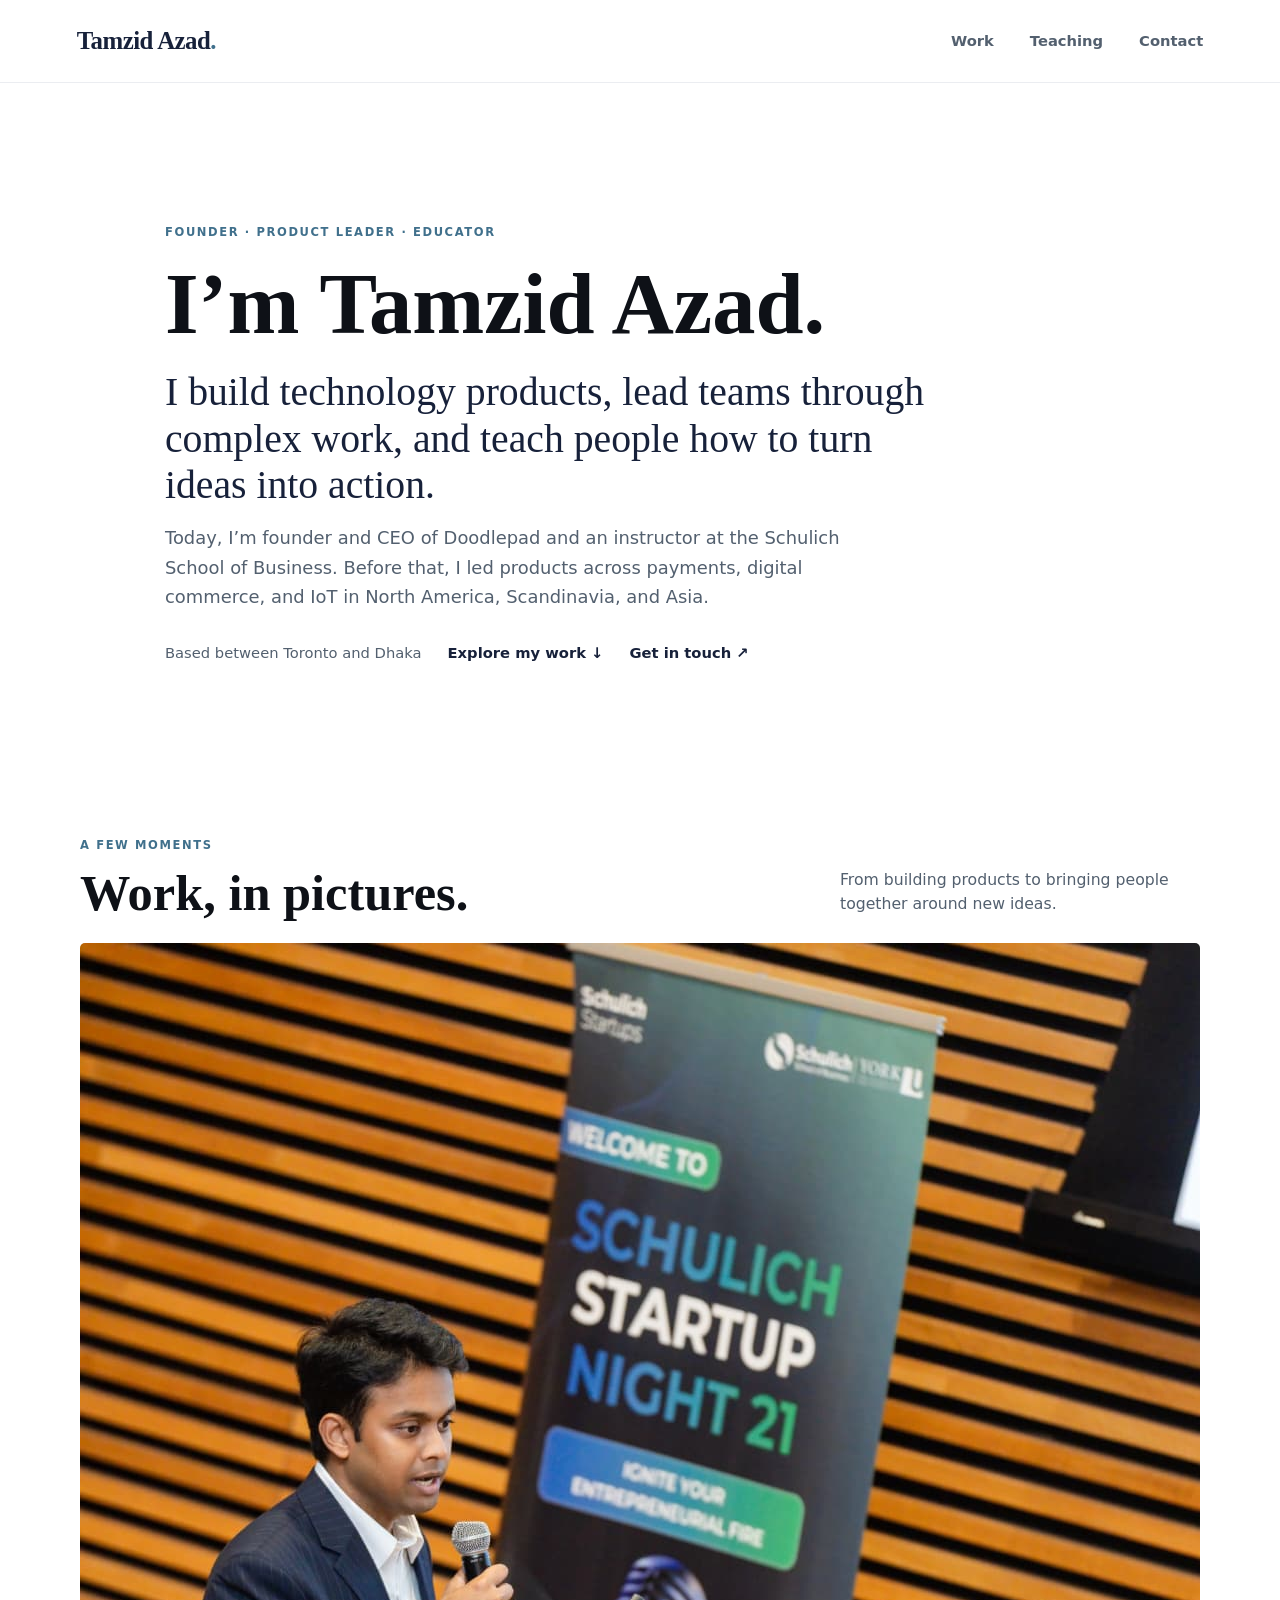
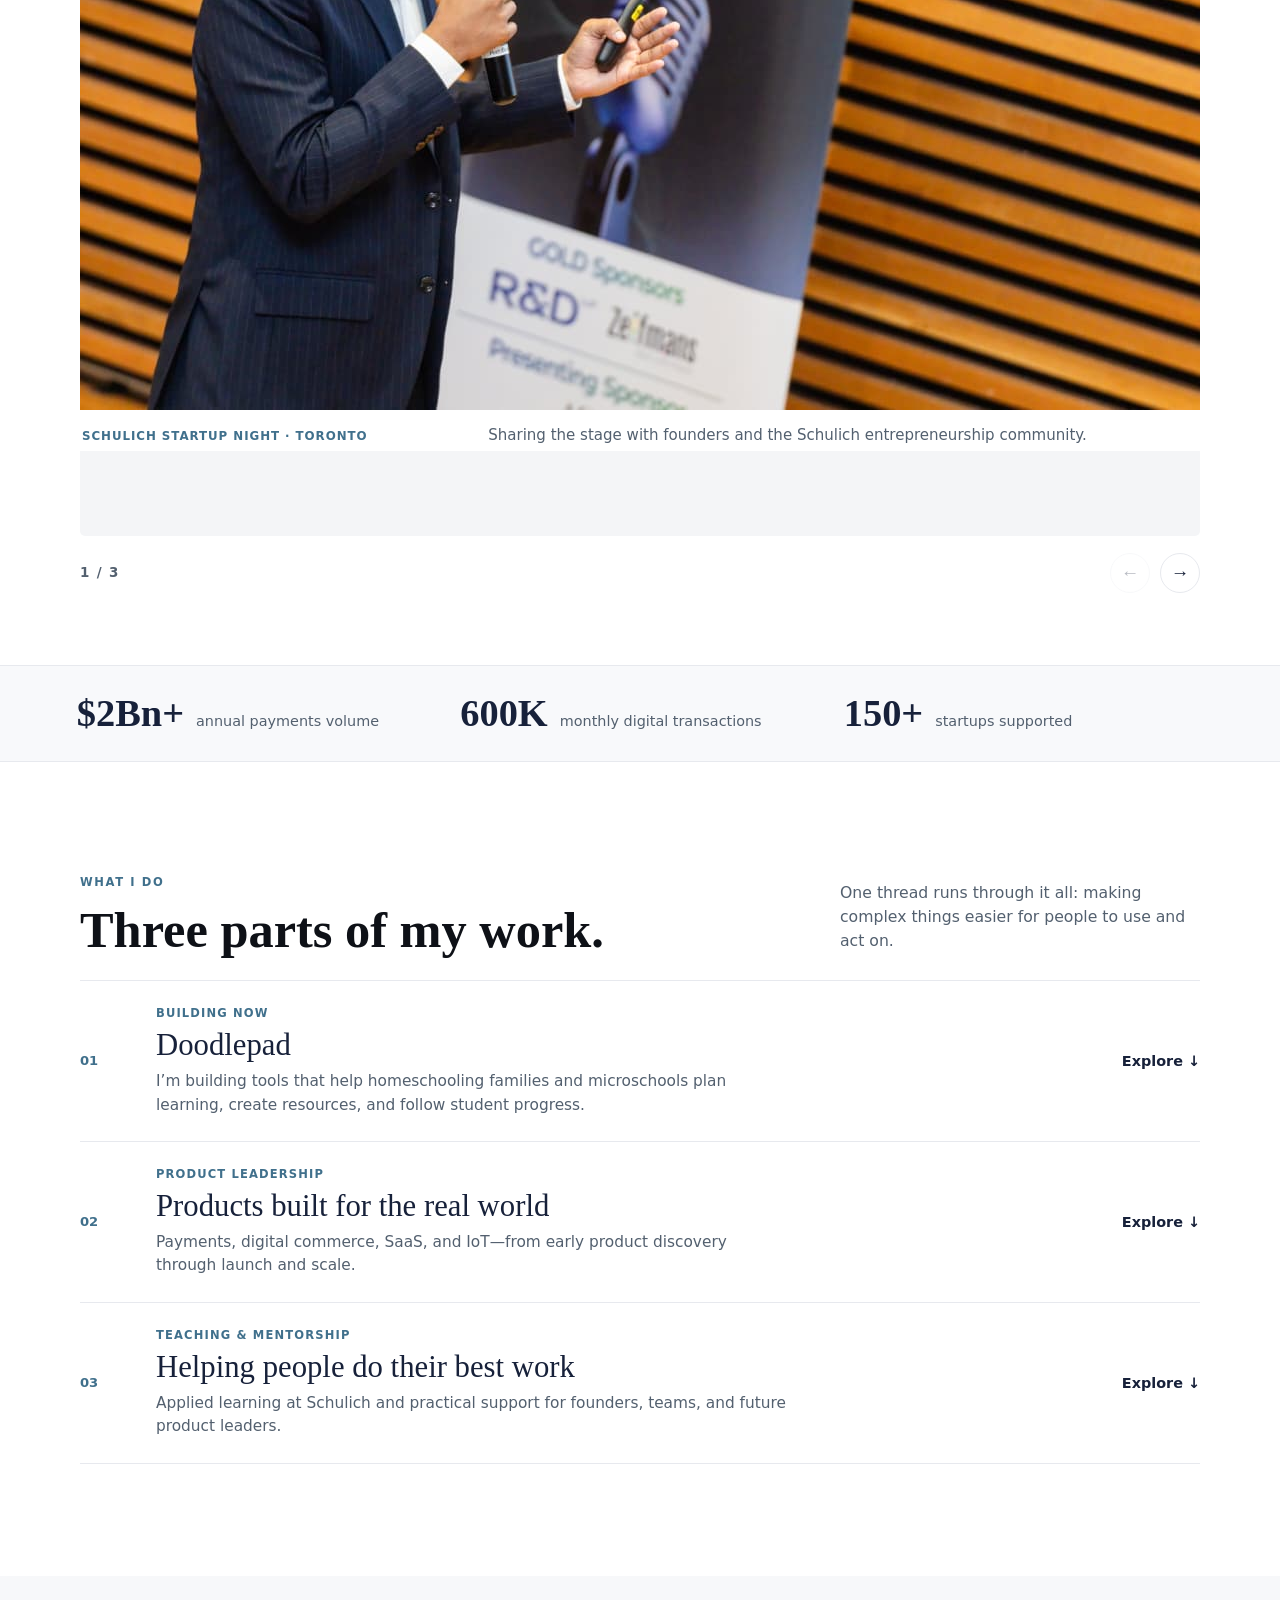
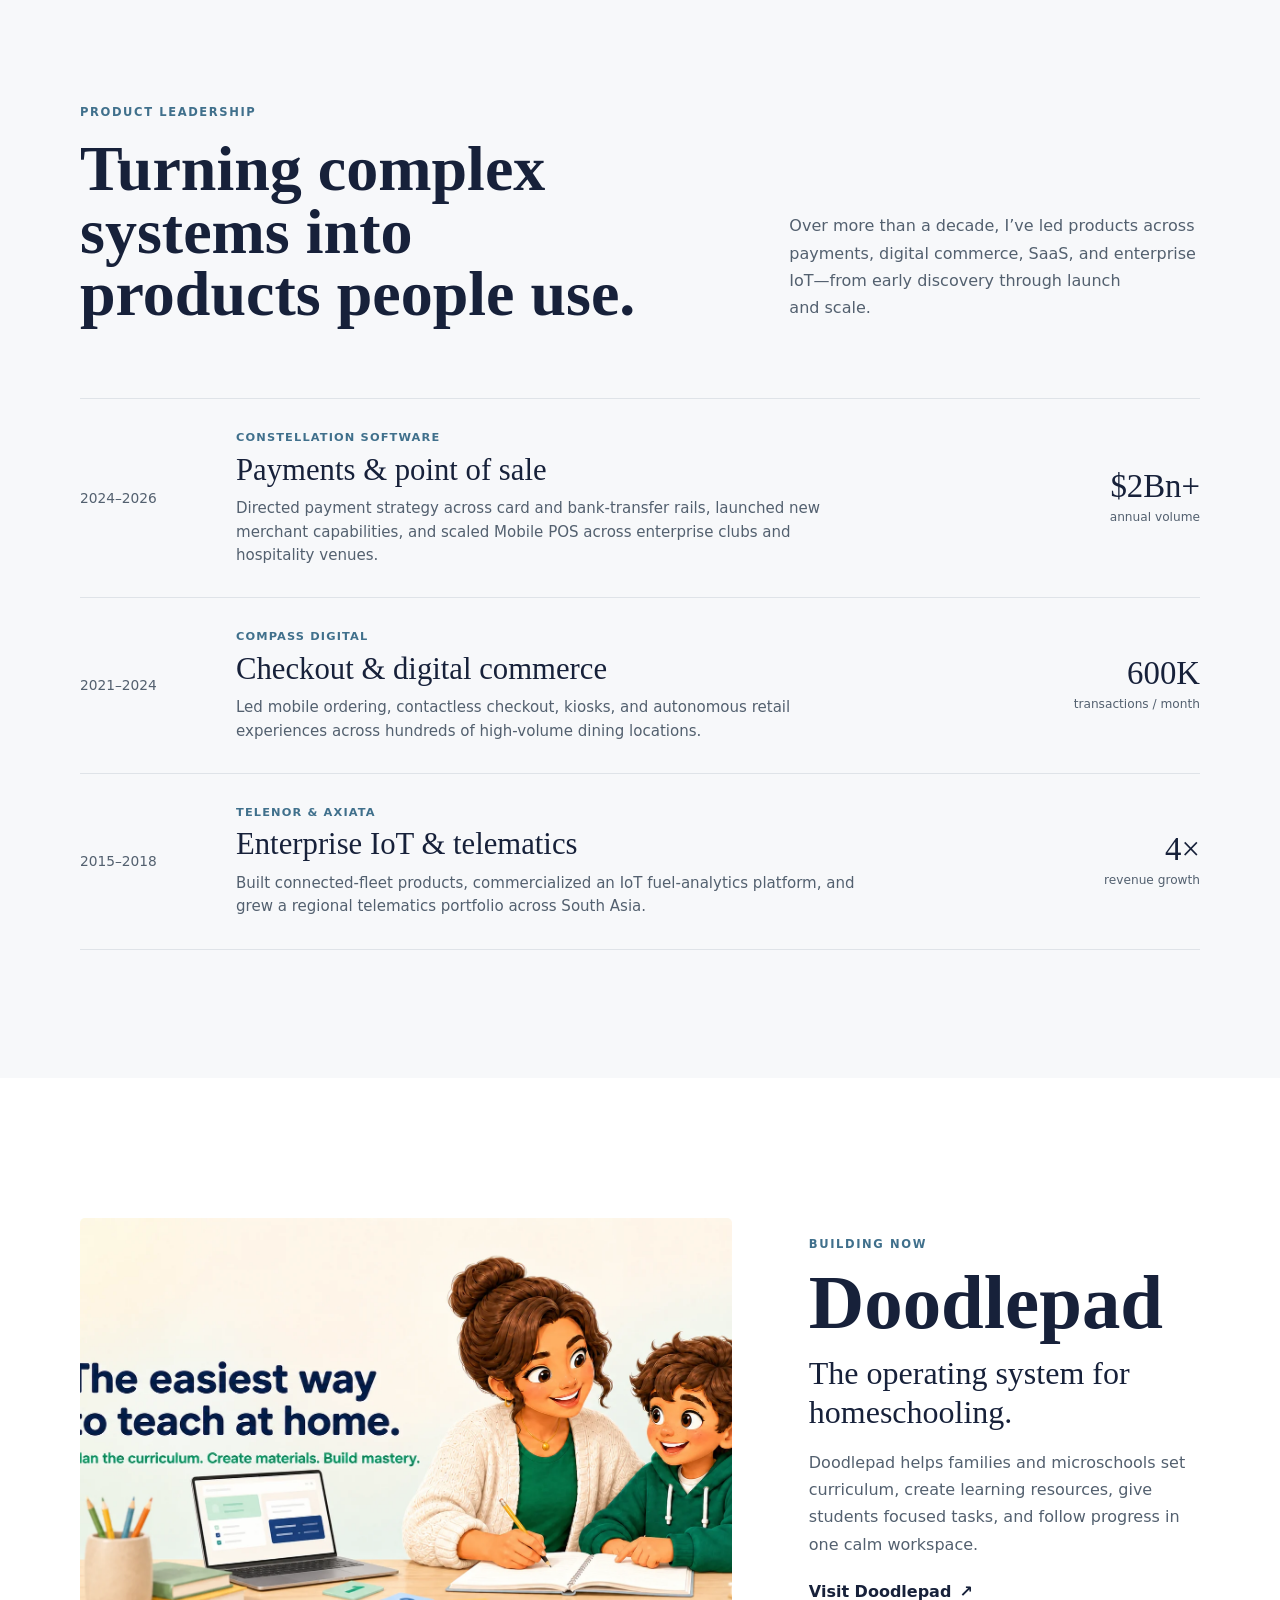
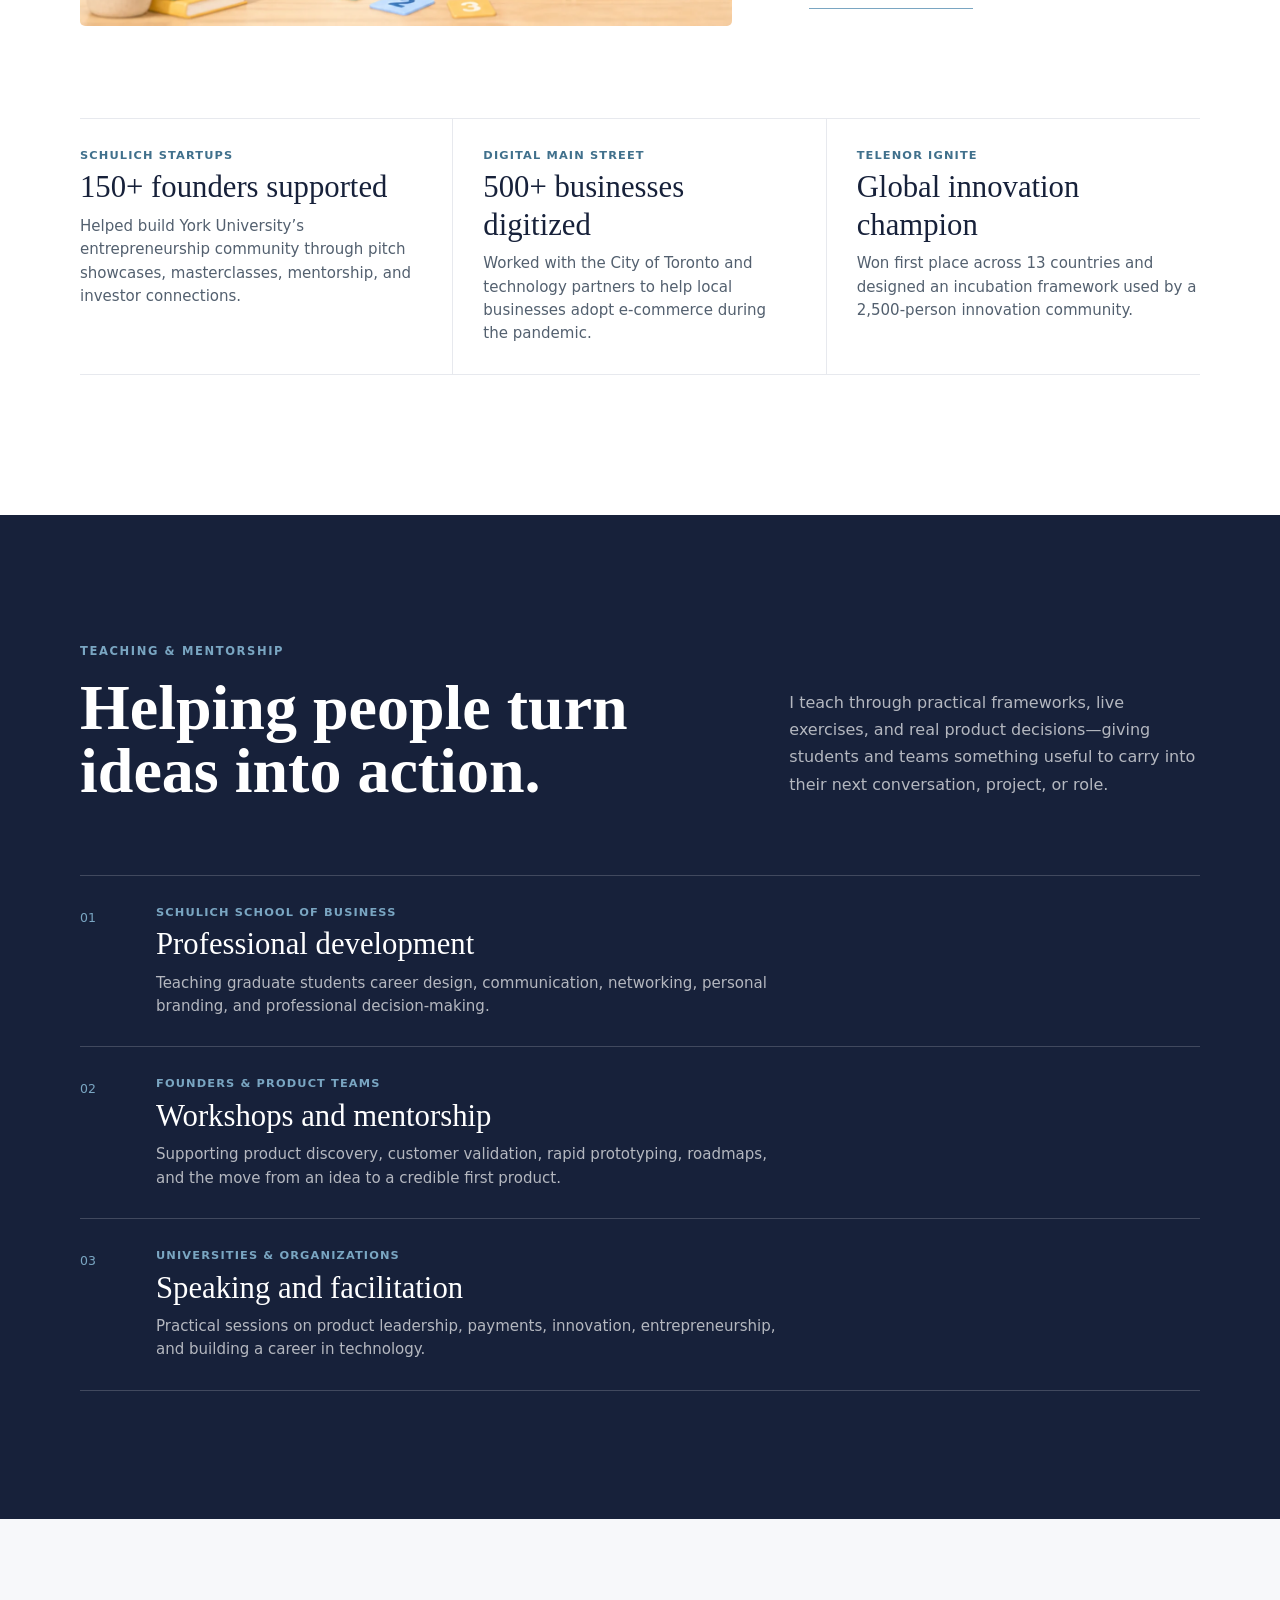
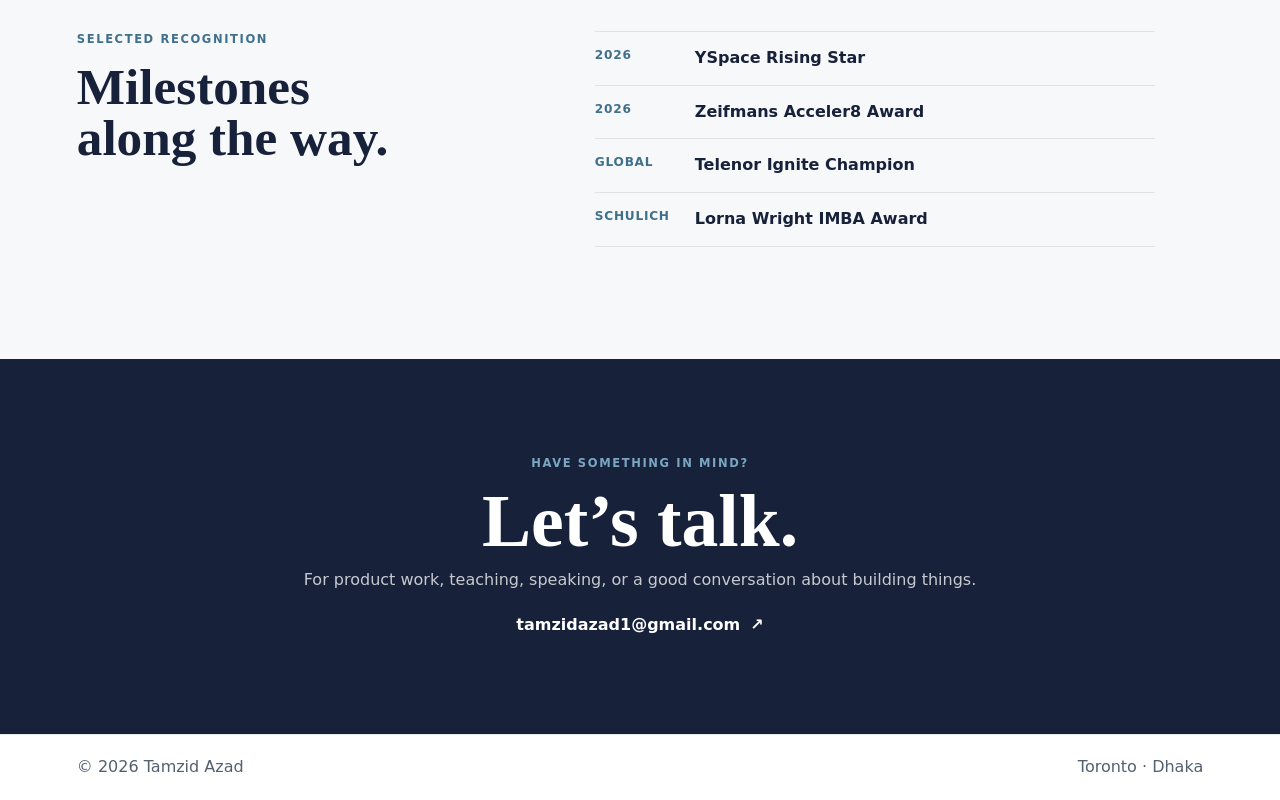
==== commit 040efb92: "feat: capture live homepage redesign (human-first copy, carousel, minimalist layout) Commits the red" ====
--- a/index.html
+++ b/index.html
@@ -3,189 +3,268 @@
   <head>
     <meta charset="utf-8">
     <meta name="viewport" content="width=device-width, initial-scale=1">
-    <title>Tamzid Azad | Founder &amp; CEO, Product Leader, Educator</title>
-    <meta name="description" content="Tamzid Azad — Founder &amp; CEO of Doodlepad, experienced product leader, and Schulich instructor. Building adaptive learning operating systems, scaling $2Bn+ payment portfolios, and mentoring 150+ ventures.">
+    <title>Tamzid Azad — Founder, Product Leader &amp; Educator</title>
+    <meta name="description" content="Meet Tamzid Azad: founder and CEO of Doodlepad, product leader, and instructor at the Schulich School of Business.">
     <link rel="canonical" href="https://tamzidazad.com/">
 
-    <!-- Open Graph -->
-    <meta property="og:title" content="Tamzid Azad | Founder &amp; CEO, Product Leader, Educator">
-    <meta property="og:description" content="Founder &amp; CEO of Doodlepad, experienced product operator, and Schulich instructor. Over a decade building products, scaling payment systems, and shaping venture ecosystems.">
+    <meta property="og:title" content="Tamzid Azad — Founder, Product Leader &amp; Educator">
+    <meta property="og:description" content="I build technology products, lead teams through complex work, and teach people how to turn ideas into action.">
     <meta property="og:type" content="website">
     <meta property="og:url" content="https://tamzidazad.com/">
     <meta property="og:image" content="https://tamzidazad.com/media/ventures/schulich-startup-night-2021-speaking.jpeg">
-
-    <!-- Twitter Card -->
     <meta name="twitter:card" content="summary_large_image">
-    <meta name="twitter:title" content="Tamzid Azad | Founder &amp; CEO, Product Leader, Educator">
-    <meta name="twitter:description" content="Founder &amp; CEO of Doodlepad, product leader across payments and vertical SaaS, and Schulich instructor.">
+    <meta name="twitter:title" content="Tamzid Azad — Founder, Product Leader &amp; Educator">
+    <meta name="twitter:description" content="Founder and CEO of Doodlepad, product leader, and Schulich instructor.">
     <meta name="twitter:image" content="https://tamzidazad.com/media/ventures/schulich-startup-night-2021-speaking.jpeg">
 
     <link rel="icon" type="image/png" sizes="32x32" href="/favicon-32x32.png">
     <link rel="icon" type="image/png" sizes="16x16" href="/favicon-16x16.png">
     <link rel="apple-touch-icon" sizes="180x180" href="/apple-touch-icon.png">
     <link rel="shortcut icon" href="/favicon.ico">
-    <link rel="stylesheet" href="/styles.css?v=20260928">
+    <link rel="stylesheet" href="/styles.css?v=20261022-2">
   </head>
-  <body>
+  <body class="home-page">
     <a class="skip-link" href="#main">Skip to main content</a>
 
     <header class="site-header">
-      <a class="mark" href="/" aria-label="Tamzid Azad home">
-        <img src="/media/logo.png" alt="Tamzid Azad logo" width="38" height="38" loading="eager" decoding="async">
-      </a>
+      <a class="home-wordmark" href="/" aria-label="Tamzid Azad home">Tamzid Azad<span>.</span></a>
       <nav aria-label="Primary navigation">
-        <a href="/product-management">Product</a>
-        <a href="/ventures">Innovation Leadership</a>
-        <a href="/teaching">Teaching</a>
+        <a href="#work">Work</a>
+        <a href="#teaching">Teaching</a>
+        <a href="#contact">Contact</a>
       </nav>
     </header>
 
     <main id="main">
-      <!-- 1 — Hero: Human intro with authentic stage speaking visual -->
-      <section class="home-hero">
-        <div class="hero-copy">
-          <p class="eyebrow">Toronto · Dhaka</p>
-          <h1>Tamzid Azad</h1>
-          <p class="lede">
-            Founder &amp; CEO at Doodlepad. Former product leader for $2Bn+ payment systems. Instructor at the Schulich School of Business.
-          </p>
-          <p style="color: var(--muted); font-size: 1.05rem; line-height: 1.5; margin-top: 10px; margin-bottom: 0;">
-            I spend my time building products, backing founders, and turning complex, messy systems into simple software people actually love.
-          </p>
-          <div class="hero-links" aria-label="Homepage pathways">
-            <a href="#now">What I'm building now ↓</a>
-            <a href="/product-management">Product leadership →</a>
-            <a href="#contact">Get in touch →</a>
-          </div>
-        </div>
-        <figure class="hero-portrait hero-action-photo">
-          <img src="/media/ventures/schulich-startup-night-2021-speaking.jpeg" width="1600" height="1067" fetchpriority="high"
-               alt="Tamzid Azad speaking on stage at Schulich Startup Night in Toronto">
-          <figcaption>
-            <strong>Product builder, venture operator, educator.</strong>
-            <span>Schulich Startup Night · Toronto</span>
-          </figcaption>
-        </figure>
-      </section>
-
-      <!-- 2 — Visual Stats: The proof in high-signal numbers -->
-      <section class="stats" aria-label="Career highlights">
-        <div><strong>$2Bn+</strong><span>payment volume managed</span></div>
-        <div><strong>600K/mo</strong><span>digital transactions scaled</span></div>
-        <div><strong>150+</strong><span>startups mentored</span></div>
-        <div><strong>Global 1st</strong><span>Telenor Ignite champion (135 teams)</span></div>
-      </section>
-
-      <!-- 3 — Featured Showcase: Doodlepad (Image & Visual Driven) -->
-      <section class="doodlepad-showcase" id="now" aria-label="Current venture">
-        <div class="doodlepad-visual">
-          <picture>
-            <source srcset="/media/doodlepad/doodlepad-laptop.webp" type="image/webp">
-            <img src="/media/doodlepad/doodlepad-laptop.jpg" width="1774" height="887" loading="lazy"
-                 alt="Doodlepad learning platform running on a laptop">
-          </picture>
-        </div>
-        <div class="doodlepad-content">
-          <div class="doodlepad-brand">
-            <img src="/media/doodlepad/doodlepad-logo.png" alt="Doodlepad" width="180" height="40">
-          </div>
-          <p class="eyebrow" style="margin: 0;">Now · Founder &amp; CEO</p>
-          <h2>An operating system for modern home learning.</h2>
-          <p>
-            Homeschool families and microschools waste hours stitching together disconnected curriculums, worksheets, and apps.
-            We're building Doodlepad to give them a single, adaptive learning OS powered by cognitive science.
-          </p>
-          <div class="milestone-pills" aria-label="Doodlepad milestones">
-            <span class="milestone-pill"><span class="check">✓</span> YSpace Incubator</span>
-            <span class="milestone-pill"><span class="check">✓</span> Google for Startups ($25K)</span>
-            <span class="milestone-pill"><span class="check">✓</span> YSpace Rising Star Winner</span>
-            <span class="milestone-pill"><span class="check">✓</span> Zeifmans Acceler8 Award</span>
-            <span class="milestone-pill"><span class="check">✓</span> Schulich Startup Night Finalist</span>
-          </div>
-          <div class="hero-actions" style="margin-top: 10px;">
-            <a class="button primary" href="/ventures">See the venture journey →</a>
-            <a class="button secondary" href="/awards">View awards &amp; validation</a>
-          </div>
-        </div>
-      </section>
-
-      <!-- 4 — Three Ways In: Clean, scannable pathways -->
-      <section class="section feature-band" id="explore">
+      <section class="home-hero" aria-labelledby="intro-title">
+        <div class="home-intro">
+          <p class="eyebrow">Founder · Product leader · Educator</p>
+          <h1 id="intro-title">I’m Tamzid Azad.</h1>
+          <p class="home-intro-lede">I build technology products, lead teams through complex work, and teach people how to turn ideas into action.</p>
+          <p class="home-intro-detail">Today, I’m founder and CEO of Doodlepad and an instructor at the Schulich School of Business. Before that, I led products across payments, digital commerce, and IoT in North America, Scandinavia, and Asia.</p>
+          <div class="home-intro-meta">
+            <span>Based between Toronto and Dhaka</span>
+            <a class="home-text-link" href="#work">Explore my work <span aria-hidden="true">↓</span></a>
+            <a class="home-text-link" href="mailto:tamzidazad1@gmail.com">Get in touch <span aria-hidden="true">↗</span></a>
+          </div>
+        </div>
+      </section>
+
+      <section class="home-gallery" aria-labelledby="gallery-title">
+        <div class="home-section-heading">
+          <div>
+            <p class="eyebrow">A few moments</p>
+            <h2 id="gallery-title">Work, in pictures.</h2>
+          </div>
+          <p>From building products to bringing people together around new ideas.</p>
+        </div>
+
+        <div class="carousel-container home-carousel" data-carousel-id="home-work-gallery" role="region" aria-roledescription="carousel" aria-label="Selected moments from Tamzid Azad’s work" tabindex="0">
+          <div class="carousel-track">
+            <figure class="carousel-slide" aria-roledescription="slide" aria-label="1 of 3">
+              <img src="/media/ventures/schulich-startup-night-2021-speaking.jpeg" width="1600" height="1067" fetchpriority="high" decoding="async" alt="Tamzid Azad speaking on stage at Schulich Startup Night in Toronto">
+              <figcaption>
+                <span class="carousel-tag">Schulich Startup Night · Toronto</span>
+                <p>Sharing the stage with founders and the Schulich entrepreneurship community.</p>
+              </figcaption>
+            </figure>
+            <figure class="carousel-slide" aria-roledescription="slide" aria-label="2 of 3">
+              <img src="/media/ventures/schulich-startup-night-2021-awards.jpeg" width="2048" height="1152" loading="lazy" decoding="async" alt="Tamzid Azad on stage during the awards presentation at Schulich Startup Night 2021">
+              <figcaption>
+                <span class="carousel-tag">Schulich Startup Night · 2021</span>
+                <p>Recognizing founders building new businesses and products.</p>
+              </figcaption>
+            </figure>
+            <figure class="carousel-slide" aria-roledescription="slide" aria-label="3 of 3">
+              <img src="/media/doodlepad/doodlepad-laptop.webp" width="1774" height="887" loading="lazy" decoding="async" alt="Doodlepad home learning product, shown with a parent and child at a laptop">
+              <figcaption>
+                <span class="carousel-tag">Doodlepad · Home learning</span>
+                <p>Building a calmer way for families to plan learning and create practice materials.</p>
+              </figcaption>
+            </figure>
+          </div>
+          <div class="carousel-controls">
+            <span class="carousel-counter" aria-live="polite">1 / 3</span>
+            <div class="carousel-nav-group">
+              <button class="carousel-btn prev" type="button" aria-label="Previous image" disabled>←</button>
+              <button class="carousel-btn next" type="button" aria-label="Next image">→</button>
+            </div>
+          </div>
+        </div>
+      </section>
+
+      <section class="home-proof" aria-label="Selected career highlights">
+        <div><strong>$2Bn+</strong><span>annual payments volume</span></div>
+        <div><strong>600K</strong><span>monthly digital transactions</span></div>
+        <div><strong>150+</strong><span>startups supported</span></div>
+      </section>
+
+      <section class="home-work" id="work" aria-labelledby="work-title">
+        <div class="home-section-heading">
+          <div>
+            <p class="eyebrow">What I do</p>
+            <h2 id="work-title">Three parts of my work.</h2>
+          </div>
+          <p>One thread runs through it all: making complex things easier for people to use and act on.</p>
+        </div>
+
+        <div class="home-work-list">
+          <article class="home-work-row">
+            <span class="home-work-index">01</span>
+            <div>
+              <p class="home-work-label">Building now</p>
+              <h3>Doodlepad</h3>
+              <p>I’m building tools that help homeschooling families and microschools plan learning, create resources, and follow student progress.</p>
+            </div>
+            <a href="#ventures" aria-label="Explore Doodlepad and innovation leadership">Explore <span aria-hidden="true">↓</span></a>
+          </article>
+          <article class="home-work-row">
+            <span class="home-work-index">02</span>
+            <div>
+              <p class="home-work-label">Product leadership</p>
+              <h3>Products built for the real world</h3>
+              <p>Payments, digital commerce, SaaS, and IoT—from early product discovery through launch and scale.</p>
+            </div>
+            <a href="#product" aria-label="Explore product leadership work">Explore <span aria-hidden="true">↓</span></a>
+          </article>
+          <article class="home-work-row">
+            <span class="home-work-index">03</span>
+            <div>
+              <p class="home-work-label">Teaching &amp; mentorship</p>
+              <h3>Helping people do their best work</h3>
+              <p>Applied learning at Schulich and practical support for founders, teams, and future product leaders.</p>
+            </div>
+            <a href="#teaching" aria-label="Explore teaching and mentorship">Explore <span aria-hidden="true">↓</span></a>
+          </article>
+        </div>
+      </section>
+
+      <section class="single-page-section product-section" id="product" aria-labelledby="product-title">
+        <div class="single-page-intro">
+          <p class="eyebrow">Product leadership</p>
+          <h2 id="product-title">Turning complex systems into products people use.</h2>
+          <p>Over more than a decade, I’ve led products across payments, digital commerce, SaaS, and enterprise IoT—from early discovery through launch and scale.</p>
+        </div>
+
+        <div class="experience-list">
+          <article class="experience-row">
+            <div class="experience-period">2024–2026</div>
+            <div class="experience-copy">
+              <p class="section-label">Constellation Software</p>
+              <h3>Payments &amp; point of sale</h3>
+              <p>Directed payment strategy across card and bank-transfer rails, launched new merchant capabilities, and scaled Mobile POS across enterprise clubs and hospitality venues.</p>
+            </div>
+            <div class="experience-metric"><strong>$2Bn+</strong><span>annual volume</span></div>
+          </article>
+
+          <article class="experience-row">
+            <div class="experience-period">2021–2024</div>
+            <div class="experience-copy">
+              <p class="section-label">Compass Digital</p>
+              <h3>Checkout &amp; digital commerce</h3>
+              <p>Led mobile ordering, contactless checkout, kiosks, and autonomous retail experiences across hundreds of high-volume dining locations.</p>
+            </div>
+            <div class="experience-metric"><strong>600K</strong><span>transactions / month</span></div>
+          </article>
+
+          <article class="experience-row">
+            <div class="experience-period">2015–2018</div>
+            <div class="experience-copy">
+              <p class="section-label">Telenor &amp; Axiata</p>
+              <h3>Enterprise IoT &amp; telematics</h3>
+              <p>Built connected-fleet products, commercialized an IoT fuel-analytics platform, and grew a regional telematics portfolio across South Asia.</p>
+            </div>
+            <div class="experience-metric"><strong>4×</strong><span>revenue growth</span></div>
+          </article>
+        </div>
+      </section>
+
+      <section class="single-page-section ventures-section" id="ventures" aria-labelledby="ventures-title">
+        <div class="venture-feature">
+          <div class="venture-visual">
+            <img src="/media/doodlepad/doodlepad-laptop.webp" width="1774" height="887" loading="lazy" decoding="async" alt="Doodlepad home-learning platform displayed on a laptop">
+          </div>
+          <div class="venture-copy">
+            <p class="eyebrow">Building now</p>
+            <h2 id="ventures-title">Doodlepad</h2>
+            <p class="venture-lede">The operating system for homeschooling.</p>
+            <p>Doodlepad helps families and microschools set curriculum, create learning resources, give students focused tasks, and follow progress in one calm workspace.</p>
+            <a class="inline-link" href="https://doodlepad.ai" target="_blank" rel="noopener">Visit Doodlepad <span aria-hidden="true">↗</span></a>
+          </div>
+        </div>
+
+        <div class="venture-history" aria-label="Innovation and community leadership">
+          <article>
+            <p class="section-label">Schulich Startups</p>
+            <h3>150+ founders supported</h3>
+            <p>Helped build York University’s entrepreneurship community through pitch showcases, masterclasses, mentorship, and investor connections.</p>
+          </article>
+          <article>
+            <p class="section-label">Digital Main Street</p>
+            <h3>500+ businesses digitized</h3>
+            <p>Worked with the City of Toronto and technology partners to help local businesses adopt e-commerce during the pandemic.</p>
+          </article>
+          <article>
+            <p class="section-label">Telenor Ignite</p>
+            <h3>Global innovation champion</h3>
+            <p>Won first place across 13 countries and designed an incubation framework used by a 2,500-person innovation community.</p>
+          </article>
+        </div>
+      </section>
+
+      <section class="single-page-section teaching-section" id="teaching" aria-labelledby="teaching-title">
+        <div class="single-page-intro">
+          <p class="eyebrow">Teaching &amp; mentorship</p>
+          <h2 id="teaching-title">Helping people turn ideas into action.</h2>
+          <p>I teach through practical frameworks, live exercises, and real product decisions—giving students and teams something useful to carry into their next conversation, project, or role.</p>
+        </div>
+
+        <div class="teaching-list">
+          <article>
+            <span>01</span>
+            <div>
+              <p class="section-label">Schulich School of Business</p>
+              <h3>Professional development</h3>
+              <p>Teaching graduate students career design, communication, networking, personal branding, and professional decision-making.</p>
+            </div>
+          </article>
+          <article>
+            <span>02</span>
+            <div>
+              <p class="section-label">Founders &amp; product teams</p>
+              <h3>Workshops and mentorship</h3>
+              <p>Supporting product discovery, customer validation, rapid prototyping, roadmaps, and the move from an idea to a credible first product.</p>
+            </div>
+          </article>
+          <article>
+            <span>03</span>
+            <div>
+              <p class="section-label">Universities &amp; organizations</p>
+              <h3>Speaking and facilitation</h3>
+              <p>Practical sessions on product leadership, payments, innovation, entrepreneurship, and building a career in technology.</p>
+            </div>
+          </article>
+        </div>
+      </section>
+
+      <section class="recognition-section" id="recognition" aria-labelledby="recognition-title">
         <div>
-          <p class="eyebrow">Explore</p>
-          <h2>Three ways in.</h2>
-          <p style="color: rgba(255, 255, 255, 0.72); font-size: 1rem; line-height: 1.5; margin-top: 12px;">
-            Explore my work across shipping high-scale software, building startup ecosystems, and teaching experiential workshops.
-          </p>
-        </div>
-        <div class="route-grid three">
-          <a class="route-card" href="/product-management">
-            <span>Product</span>
-            <h3>Payments, SaaS &amp; IoT</h3>
-            <p>From $2Bn+ payment rails at Jonas to scaling autonomous checkout for 600K monthly transactions.</p>
-          </a>
-          <a class="route-card" href="/ventures">
-            <span>Innovation Leadership</span>
-            <h3>Startups &amp; Ecosystems</h3>
-            <p>Building Doodlepad, founding Schulich Startups, and helping 150+ early-stage teams find traction.</p>
-          </a>
-          <a class="route-card" href="/teaching">
-            <span>Teaching</span>
-            <h3>Classrooms &amp; Workshops</h3>
-            <p>Experiential courses and practical workshops shaped by real product rooms, not textbook theory.</p>
-          </a>
-        </div>
-      </section>
-
-      <!-- 5 — Minimalist Recognition: Evidence as clean visual cards -->
-      <section class="section recognition" id="recognition">
-        <div>
-          <p class="eyebrow">Recognition</p>
-          <h2>Marks along the way.</h2>
-          <p class="lede">Awards across venture building, product innovation, and academic leadership.</p>
-          <div style="margin-top: 20px;">
-            <a class="button secondary" href="/awards">See all awards &amp; honors →</a>
-          </div>
-        </div>
-        <div class="recognition-grid-modern">
-          <div class="recognition-item-card">
-            <span>Global · 1st Place</span>
-            <strong>Telenor Ignite Global Champion</strong>
-            <p style="margin-top: 6px; font-size: 0.88rem; color: var(--muted);">Chosen #1 out of 135 competing teams across 13 countries for Eagle Eye IoT.</p>
-          </div>
-          <div class="recognition-item-card">
-            <span>Venture · 2026</span>
-            <strong>YSpace Rising Star &amp; Zeifmans Acceler8</strong>
-            <p style="margin-top: 6px; font-size: 0.88rem; color: var(--muted);">Dual venture awards recognizing Doodlepad’s high-potential market impact.</p>
-          </div>
-          <div class="recognition-item-card">
-            <span>Showcase · 2026</span>
-            <strong>Schulich Startup Night Alumni Finalist</strong>
-            <p style="margin-top: 6px; font-size: 0.88rem; color: var(--muted);">Selected to pitch Doodlepad before leading institutional and angel investors.</p>
-          </div>
-          <div class="recognition-item-card">
-            <span>Academia · Schulich MBA</span>
-            <strong>Lorna Wright Graduation Award</strong>
-            <p style="margin-top: 6px; font-size: 0.88rem; color: var(--muted);">Honored for academic excellence and global venture community contribution.</p>
-          </div>
-        </div>
-      </section>
-
-      <!-- 6 — Get in touch -->
-      <section class="contact-band" id="contact">
-        <div>
-          <p class="eyebrow">Get in touch</p>
-          <h2>Let's talk about products, ventures, or teaching.</h2>
-        </div>
-        <div class="contact-band-copy">
-          <p>
-            Whether you want to discuss early-stage startups, product strategy, guest lectures, or simply share ideas — my inbox is always open.
-          </p>
-          <a class="contact-email" href="mailto:tamzidazad1@gmail.com">
-            <span>tamzidazad1@gmail.com</span>
-            <span aria-hidden="true">↗</span>
-          </a>
-        </div>
+          <p class="eyebrow">Selected recognition</p>
+          <h2 id="recognition-title">Milestones along the way.</h2>
+        </div>
+        <ul class="recognition-list">
+          <li><span>2026</span><strong>YSpace Rising Star</strong></li>
+          <li><span>2026</span><strong>Zeifmans Acceler8 Award</strong></li>
+          <li><span>Global</span><strong>Telenor Ignite Champion</strong></li>
+          <li><span>Schulich</span><strong>Lorna Wright IMBA Award</strong></li>
+        </ul>
+      </section>
+
+      <section class="home-contact" id="contact" aria-labelledby="contact-title">
+        <p class="eyebrow">Have something in mind?</p>
+        <h2 id="contact-title">Let’s talk.</h2>
+        <p>For product work, teaching, speaking, or a good conversation about building things.</p>
+        <a class="home-contact-link" href="mailto:tamzidazad1@gmail.com">tamzidazad1@gmail.com <span aria-hidden="true">↗</span></a>
       </section>
     </main>
 
--- a/styles.css
+++ b/styles.css
@@ -1381,3 +1381,738 @@
   }
 }
 
+/* ------------------------------------------------------------ simple home */
+
+.home-wordmark {
+  color: var(--midnight);
+  font-family: "EB Garamond", Garamond, "Baskerville", Georgia, serif;
+  font-size: 1.55rem;
+  font-weight: 600;
+  letter-spacing: -0.02em;
+}
+
+.home-wordmark span {
+  color: var(--glacier-deep);
+}
+
+.home-page .site-header {
+  position: relative;
+  padding: 22px clamp(22px, 6vw, 88px);
+  border-bottom: 0;
+  background: var(--paper);
+  backdrop-filter: none;
+}
+
+.home-page .site-header nav {
+  gap: clamp(20px, 3vw, 36px);
+}
+
+.home-page .home-hero {
+  display: block;
+  min-height: 0;
+  padding: clamp(68px, 11vw, 146px) clamp(22px, 6vw, 88px) clamp(56px, 8vw, 100px);
+  border-bottom: 0;
+  overflow: visible;
+}
+
+.home-intro {
+  width: min(100%, 950px);
+  margin: 0 auto;
+}
+
+.home-intro .eyebrow {
+  margin-bottom: 20px;
+}
+
+.home-page .home-hero h1 {
+  margin-bottom: 22px;
+  font-size: clamp(3.3rem, 7vw, 5.4rem);
+  line-height: 0.98;
+}
+
+.home-intro-lede {
+  max-width: 780px;
+  margin-bottom: 14px;
+  color: var(--midnight);
+  font-family: "EB Garamond", Garamond, "Baskerville", Georgia, serif;
+  font-size: clamp(1.7rem, 3.1vw, 2.55rem);
+  line-height: 1.18;
+  text-wrap: pretty;
+}
+
+.home-intro-detail {
+  max-width: 680px;
+  margin-bottom: 0;
+  color: var(--steel);
+  font-size: clamp(1rem, 1.4vw, 1.15rem);
+  line-height: 1.65;
+}
+
+.home-intro-meta {
+  display: flex;
+  align-items: center;
+  flex-wrap: wrap;
+  gap: 14px 26px;
+  margin-top: 30px;
+  color: var(--steel);
+  font-size: 0.92rem;
+}
+
+.home-text-link {
+  color: var(--midnight);
+  font-weight: 700;
+}
+
+.home-text-link:hover,
+.home-work-row > a:hover,
+.home-contact-link:hover {
+  color: var(--glacier-deep);
+}
+
+.home-gallery,
+.home-work {
+  width: calc(100% - 44px);
+  max-width: 1120px;
+  margin: 0 auto;
+  padding: clamp(42px, 6vw, 72px) 0;
+}
+
+.home-section-heading {
+  display: flex;
+  align-items: end;
+  justify-content: space-between;
+  gap: 32px;
+  margin-bottom: 24px;
+}
+
+.home-section-heading h2 {
+  margin: 0;
+  font-size: clamp(2rem, 4vw, 3.15rem);
+  line-height: 1.05;
+}
+
+.home-section-heading > p {
+  max-width: 360px;
+  margin: 0 0 3px;
+  color: var(--steel);
+  font-size: 0.98rem;
+}
+
+.home-carousel {
+  gap: 12px;
+}
+
+.home-carousel .carousel-track {
+  gap: 14px;
+  padding: 0 0 5px;
+}
+
+.home-carousel .carousel-slide {
+  flex-basis: 100%;
+  border: 0;
+  border-radius: 5px;
+  box-shadow: none;
+  background: #f4f5f7;
+}
+
+.home-carousel .carousel-slide img {
+  aspect-ratio: 16 / 9;
+  object-fit: cover;
+}
+
+.home-carousel .carousel-slide figcaption {
+  display: grid;
+  grid-template-columns: minmax(190px, 0.7fr) minmax(0, 1.3fr);
+  gap: 8px 24px;
+  align-items: baseline;
+  padding: 15px 2px 4px;
+  background: var(--paper);
+}
+
+.home-carousel .carousel-tag {
+  letter-spacing: 0.08em;
+}
+
+.home-carousel .carousel-slide p {
+  color: var(--steel);
+}
+
+.home-carousel .carousel-controls {
+  padding: 0;
+}
+
+.home-carousel .carousel-btn {
+  border-radius: 50%;
+}
+
+.home-proof {
+  display: grid;
+  grid-template-columns: repeat(3, 1fr);
+  gap: 24px;
+  padding: 28px clamp(22px, 6vw, 88px);
+  border-top: 1px solid var(--line);
+  border-bottom: 1px solid var(--line);
+  background: #f8f9fb;
+}
+
+.home-proof div {
+  display: flex;
+  align-items: baseline;
+  flex-wrap: wrap;
+  gap: 8px 12px;
+}
+
+.home-proof strong {
+  color: var(--midnight);
+  font-family: "EB Garamond", Garamond, "Baskerville", Georgia, serif;
+  font-size: clamp(1.75rem, 3vw, 2.4rem);
+  line-height: 1;
+}
+
+.home-proof span {
+  color: var(--steel);
+  font-size: 0.9rem;
+}
+
+.home-work {
+  padding-top: clamp(72px, 9vw, 112px);
+  padding-bottom: clamp(72px, 9vw, 112px);
+}
+
+.home-work-list {
+  border-top: 1px solid var(--line);
+}
+
+.home-work-row {
+  display: grid;
+  grid-template-columns: 56px minmax(0, 1fr) auto;
+  align-items: center;
+  gap: 20px;
+  padding: 24px 0;
+  border-bottom: 1px solid var(--line);
+}
+
+.home-work-index {
+  color: var(--glacier-deep);
+  font-size: 0.82rem;
+  font-weight: 750;
+  font-variant-numeric: tabular-nums;
+}
+
+.home-work-row > div {
+  max-width: 680px;
+}
+
+.home-work-label {
+  margin-bottom: 4px;
+  color: var(--glacier-deep);
+  font-size: 0.72rem;
+  font-weight: 800;
+  letter-spacing: 0.1em;
+  text-transform: uppercase;
+}
+
+.home-work-row h3 {
+  margin-bottom: 5px;
+  color: var(--midnight);
+  font-family: "EB Garamond", Garamond, "Baskerville", Georgia, serif;
+  font-size: clamp(1.45rem, 2.4vw, 2rem);
+  font-weight: 500;
+}
+
+.home-work-row div > p:last-child {
+  max-width: 65ch;
+  margin: 0;
+  color: var(--steel);
+  font-size: 0.96rem;
+}
+
+.home-work-row > a {
+  color: var(--midnight);
+  font-size: 0.9rem;
+  font-weight: 750;
+  white-space: nowrap;
+}
+
+.home-contact {
+  padding: clamp(58px, 8vw, 96px) 22px;
+  text-align: center;
+  color: #fff;
+  background: var(--midnight);
+}
+
+.home-contact .eyebrow {
+  color: var(--glacier);
+}
+
+.home-contact h2 {
+  margin: 0 auto 10px;
+  font-size: clamp(2.8rem, 6vw, 4.6rem);
+}
+
+.home-contact > p:not(.eyebrow) {
+  margin-bottom: 20px;
+  color: rgba(255, 255, 255, 0.76);
+}
+
+.home-contact-link {
+  display: inline-flex;
+  align-items: center;
+  gap: 10px;
+  color: #fff;
+  font-weight: 700;
+}
+
+.home-page footer {
+  padding-right: clamp(22px, 6vw, 88px);
+  padding-left: clamp(22px, 6vw, 88px);
+}
+
+@media (max-width: 700px) {
+  .home-page .site-header {
+    align-items: center;
+    padding: 17px 20px;
+  }
+
+  .home-wordmark {
+    font-size: 1.35rem;
+  }
+
+  .home-page .site-header nav {
+    gap: 14px;
+    font-size: 0.84rem;
+  }
+
+  .home-page .home-hero {
+    padding: 68px 22px 54px;
+  }
+
+  .home-intro-meta {
+    gap: 14px 20px;
+  }
+
+  .home-section-heading {
+    display: block;
+  }
+
+  .home-section-heading > p {
+    margin-top: 12px;
+  }
+
+  .home-carousel .carousel-slide figcaption {
+    grid-template-columns: 1fr;
+    gap: 5px;
+    padding-top: 13px;
+  }
+
+  .home-proof {
+    grid-template-columns: 1fr;
+    gap: 14px;
+    padding-top: 22px;
+    padding-bottom: 22px;
+  }
+
+  .home-work-row {
+    grid-template-columns: 34px minmax(0, 1fr);
+    gap: 10px 14px;
+  }
+
+  .home-work-row > a {
+    grid-column: 2;
+  }
+}
+
+@media (max-width: 420px) {
+  .home-page .site-header nav {
+    gap: 10px;
+    font-size: 0.78rem;
+  }
+
+  .home-page .home-hero h1 {
+    font-size: 3rem;
+  }
+}
+
+/* ----------------------------------------------------- single-page portfolio */
+
+.home-page .site-header {
+  position: sticky;
+  top: 0;
+  z-index: 20;
+  border-bottom: 1px solid rgba(231, 233, 238, 0.82);
+  background: rgba(255, 255, 255, 0.94);
+  backdrop-filter: blur(18px);
+}
+
+.single-page-section {
+  scroll-margin-top: 84px;
+  padding: clamp(76px, 10vw, 132px) clamp(22px, 6vw, 88px);
+}
+
+.single-page-section > * {
+  width: min(100%, 1120px);
+  margin-right: auto;
+  margin-left: auto;
+}
+
+.single-page-intro {
+  display: grid;
+  grid-template-columns: minmax(0, 1.1fr) minmax(280px, 0.7fr);
+  gap: 28px 64px;
+  align-items: end;
+  margin-bottom: clamp(38px, 6vw, 72px);
+}
+
+.single-page-intro .eyebrow {
+  grid-column: 1 / -1;
+  margin-bottom: -12px;
+}
+
+.single-page-intro h2 {
+  max-width: 760px;
+  margin: 0;
+  color: var(--midnight);
+  font-size: clamp(2.45rem, 5vw, 4.35rem);
+  line-height: 0.98;
+  text-wrap: balance;
+}
+
+.single-page-intro > p:last-child {
+  margin: 0 0 5px;
+  color: var(--steel);
+  font-size: 1rem;
+  line-height: 1.7;
+}
+
+.section-label {
+  margin-bottom: 5px;
+  color: var(--glacier-deep);
+  font-size: 0.71rem;
+  font-weight: 820;
+  letter-spacing: 0.1em;
+  text-transform: uppercase;
+}
+
+.product-section {
+  background: #f7f8fa;
+}
+
+.experience-list {
+  border-top: 1px solid #dfe3e8;
+}
+
+.experience-row {
+  display: grid;
+  grid-template-columns: 120px minmax(0, 1fr) 160px;
+  gap: 22px 36px;
+  align-items: center;
+  padding: 30px 0;
+  border-bottom: 1px solid #dfe3e8;
+}
+
+.experience-period {
+  color: var(--steel);
+  font-size: 0.86rem;
+  font-variant-numeric: tabular-nums;
+}
+
+.experience-copy h3,
+.venture-history h3,
+.teaching-list h3 {
+  margin-bottom: 8px;
+  color: var(--midnight);
+  font-family: "EB Garamond", Garamond, "Baskerville", Georgia, serif;
+  font-size: clamp(1.55rem, 2.4vw, 2.05rem);
+  font-weight: 500;
+}
+
+.experience-copy > p:last-child,
+.venture-history article > p:last-child,
+.teaching-list article div > p:last-child {
+  max-width: 66ch;
+  margin: 0;
+  color: var(--steel);
+  font-size: 0.94rem;
+}
+
+.experience-metric {
+  text-align: right;
+}
+
+.experience-metric strong {
+  display: block;
+  color: var(--midnight);
+  font-family: "EB Garamond", Garamond, "Baskerville", Georgia, serif;
+  font-size: 2.05rem;
+  font-weight: 500;
+  line-height: 1;
+}
+
+.experience-metric span {
+  display: block;
+  margin-top: 5px;
+  color: var(--steel);
+  font-size: 0.76rem;
+}
+
+.ventures-section {
+  padding-top: clamp(88px, 11vw, 146px);
+  padding-bottom: clamp(88px, 11vw, 146px);
+}
+
+.venture-feature {
+  display: grid;
+  grid-template-columns: minmax(0, 1.25fr) minmax(300px, 0.75fr);
+  gap: clamp(34px, 6vw, 78px);
+  align-items: center;
+}
+
+.venture-visual {
+  overflow: hidden;
+  border-radius: 5px;
+  background: #eef1f3;
+}
+
+.venture-visual img {
+  display: block;
+  width: 100%;
+  height: auto;
+  aspect-ratio: 16 / 10;
+  object-fit: cover;
+}
+
+.venture-copy h2 {
+  margin-bottom: 12px;
+  color: var(--midnight);
+  font-size: clamp(3rem, 6vw, 5rem);
+}
+
+.venture-lede {
+  margin-bottom: 18px;
+  color: var(--midnight);
+  font-family: "EB Garamond", Garamond, "Baskerville", Georgia, serif;
+  font-size: clamp(1.45rem, 2.5vw, 2rem);
+  line-height: 1.2;
+}
+
+.venture-copy > p:not(.eyebrow):not(.venture-lede) {
+  color: var(--steel);
+  line-height: 1.7;
+}
+
+.inline-link {
+  display: inline-flex;
+  gap: 8px;
+  margin-top: 6px;
+  padding-bottom: 3px;
+  border-bottom: 1px solid var(--glacier);
+  color: var(--midnight);
+  font-weight: 750;
+}
+
+.inline-link:hover {
+  color: var(--glacier-deep);
+}
+
+.venture-history {
+  display: grid;
+  grid-template-columns: repeat(3, 1fr);
+  gap: 0;
+  margin-top: clamp(52px, 8vw, 92px);
+  border-top: 1px solid var(--line);
+  border-bottom: 1px solid var(--line);
+}
+
+.venture-history article {
+  padding: 28px 30px;
+  border-right: 1px solid var(--line);
+}
+
+.venture-history article:first-child {
+  padding-left: 0;
+}
+
+.venture-history article:last-child {
+  padding-right: 0;
+  border-right: 0;
+}
+
+.teaching-section {
+  color: #fff;
+  background: var(--midnight);
+}
+
+.teaching-section .single-page-intro h2,
+.teaching-section .teaching-list h3 {
+  color: #fff;
+}
+
+.teaching-section .single-page-intro > p:last-child,
+.teaching-section .teaching-list article div > p:last-child {
+  color: rgba(255, 255, 255, 0.68);
+}
+
+.teaching-section .eyebrow,
+.teaching-section .section-label {
+  color: var(--glacier);
+}
+
+.teaching-list {
+  border-top: 1px solid rgba(255, 255, 255, 0.18);
+}
+
+.teaching-list article {
+  display: grid;
+  grid-template-columns: 58px minmax(0, 1fr);
+  gap: 18px;
+  padding: 28px 0;
+  border-bottom: 1px solid rgba(255, 255, 255, 0.18);
+}
+
+.teaching-list article > span {
+  padding-top: 4px;
+  color: var(--glacier);
+  font-size: 0.78rem;
+  font-variant-numeric: tabular-nums;
+}
+
+.recognition-section {
+  scroll-margin-top: 84px;
+  display: grid;
+  grid-template-columns: minmax(280px, 0.72fr) minmax(0, 1fr);
+  gap: 48px 80px;
+  padding: clamp(70px, 9vw, 112px) clamp(22px, 6vw, 88px);
+  background: #f7f8fa;
+}
+
+.recognition-section > * {
+  width: 100%;
+  max-width: 560px;
+  margin: 0;
+}
+
+.recognition-section > div {
+  justify-self: end;
+}
+
+.recognition-section h2 {
+  margin: 0;
+  color: var(--midnight);
+  font-size: clamp(2.25rem, 4vw, 3.35rem);
+}
+
+.recognition-list {
+  align-self: end;
+  padding: 0;
+  border-top: 1px solid #dfe3e8;
+  list-style: none;
+}
+
+.recognition-list li {
+  display: grid;
+  grid-template-columns: 82px minmax(0, 1fr);
+  gap: 18px;
+  padding: 14px 0;
+  border-bottom: 1px solid #dfe3e8;
+}
+
+.recognition-list span {
+  color: var(--glacier-deep);
+  font-size: 0.76rem;
+  font-weight: 760;
+  letter-spacing: 0.06em;
+  text-transform: uppercase;
+}
+
+.recognition-list strong {
+  color: var(--midnight);
+  font-weight: 650;
+}
+
+#contact {
+  scroll-margin-top: 80px;
+}
+
+@media (max-width: 860px) {
+  .single-page-intro,
+  .venture-feature,
+  .recognition-section {
+    grid-template-columns: 1fr;
+  }
+
+  .single-page-intro .eyebrow {
+    margin-bottom: -8px;
+  }
+
+  .experience-row {
+    grid-template-columns: 92px minmax(0, 1fr);
+  }
+
+  .experience-metric {
+    grid-column: 2;
+    text-align: left;
+  }
+
+  .experience-metric strong,
+  .experience-metric span {
+    display: inline;
+  }
+
+  .experience-metric span {
+    margin-left: 7px;
+  }
+
+  .venture-feature {
+    align-items: start;
+  }
+
+  .venture-copy {
+    max-width: 660px;
+  }
+
+  .recognition-section > div {
+    justify-self: start;
+  }
+}
+
+@media (max-width: 700px) {
+  .single-page-section {
+    scroll-margin-top: 70px;
+    padding-right: 22px;
+    padding-left: 22px;
+  }
+
+  .experience-row {
+    grid-template-columns: 1fr;
+    gap: 8px;
+    padding: 25px 0;
+  }
+
+  .experience-metric {
+    grid-column: 1;
+    margin-top: 6px;
+  }
+
+  .venture-history {
+    grid-template-columns: 1fr;
+  }
+
+  .venture-history article,
+  .venture-history article:first-child,
+  .venture-history article:last-child {
+    padding: 24px 0;
+    border-right: 0;
+    border-bottom: 1px solid var(--line);
+  }
+
+  .venture-history article:last-child {
+    border-bottom: 0;
+  }
+
+  .recognition-section {
+    gap: 34px;
+    padding-right: 22px;
+    padding-left: 22px;
+  }
+}
+
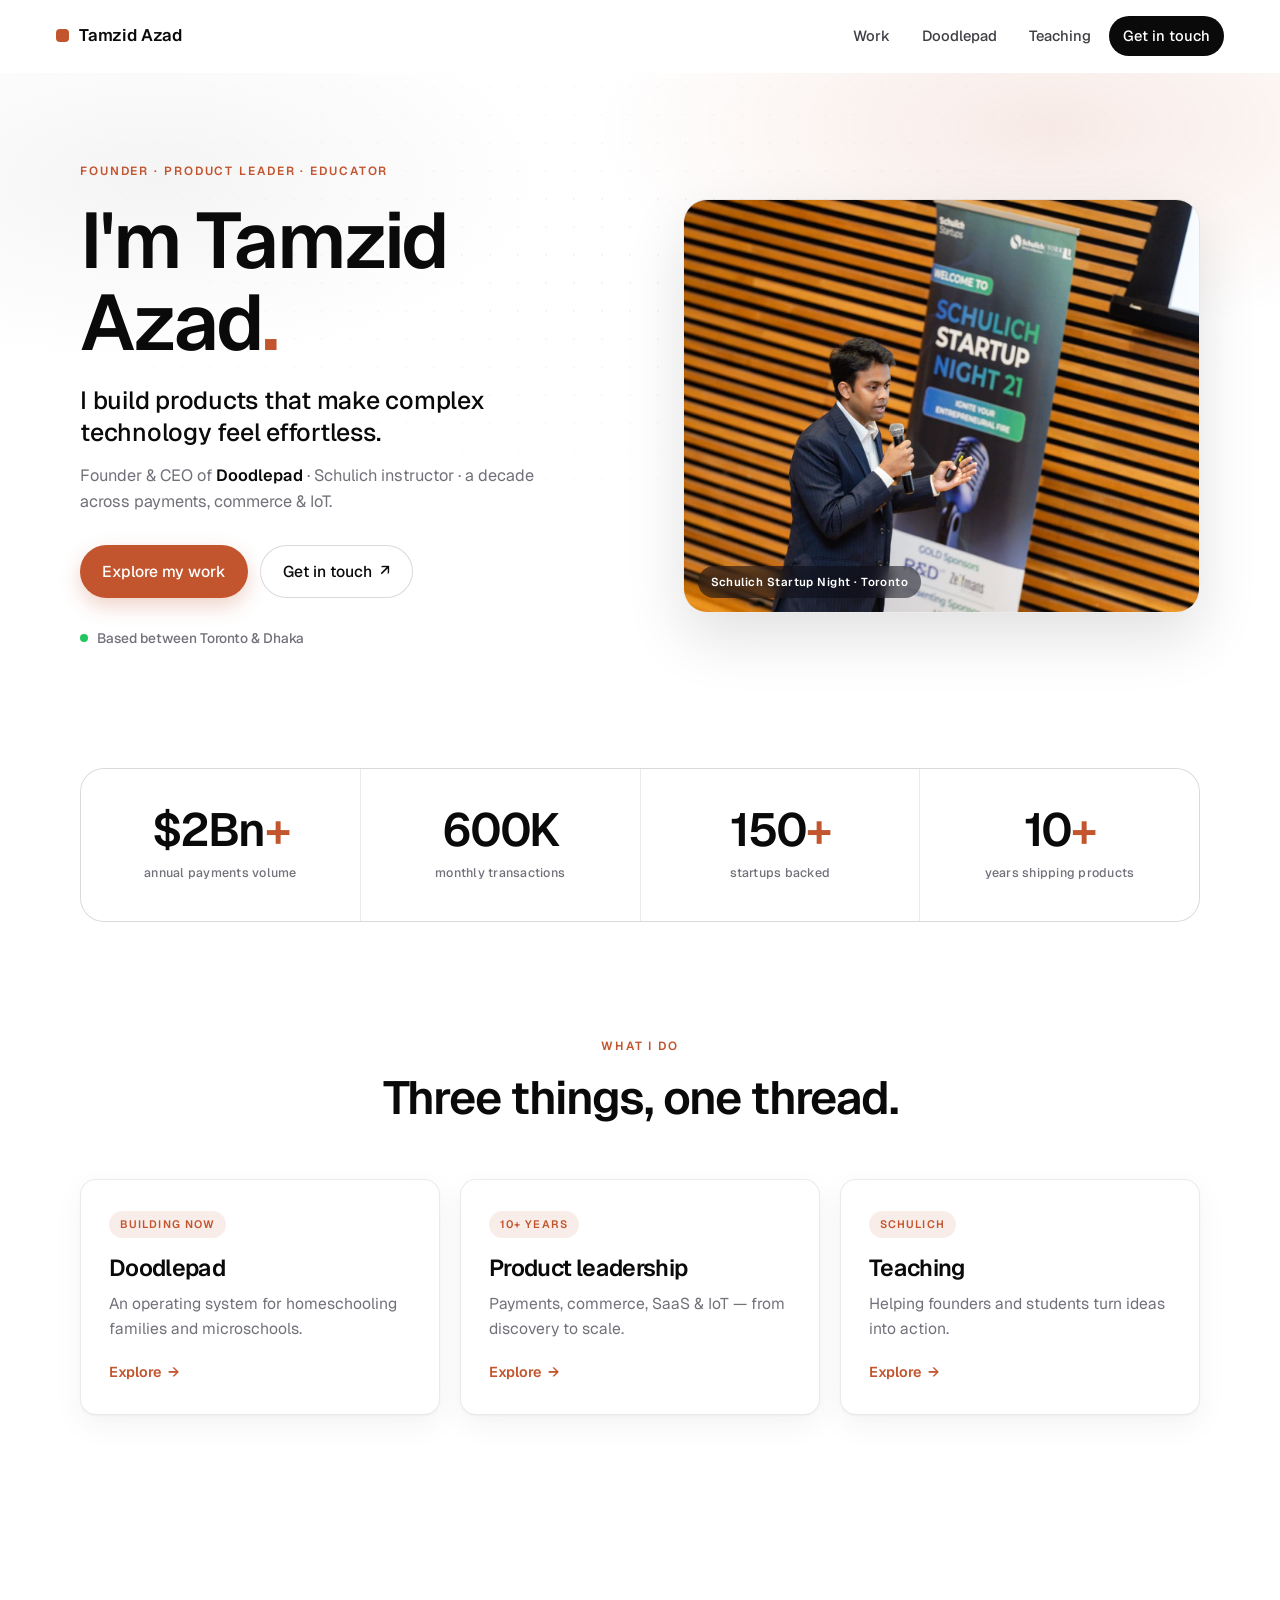
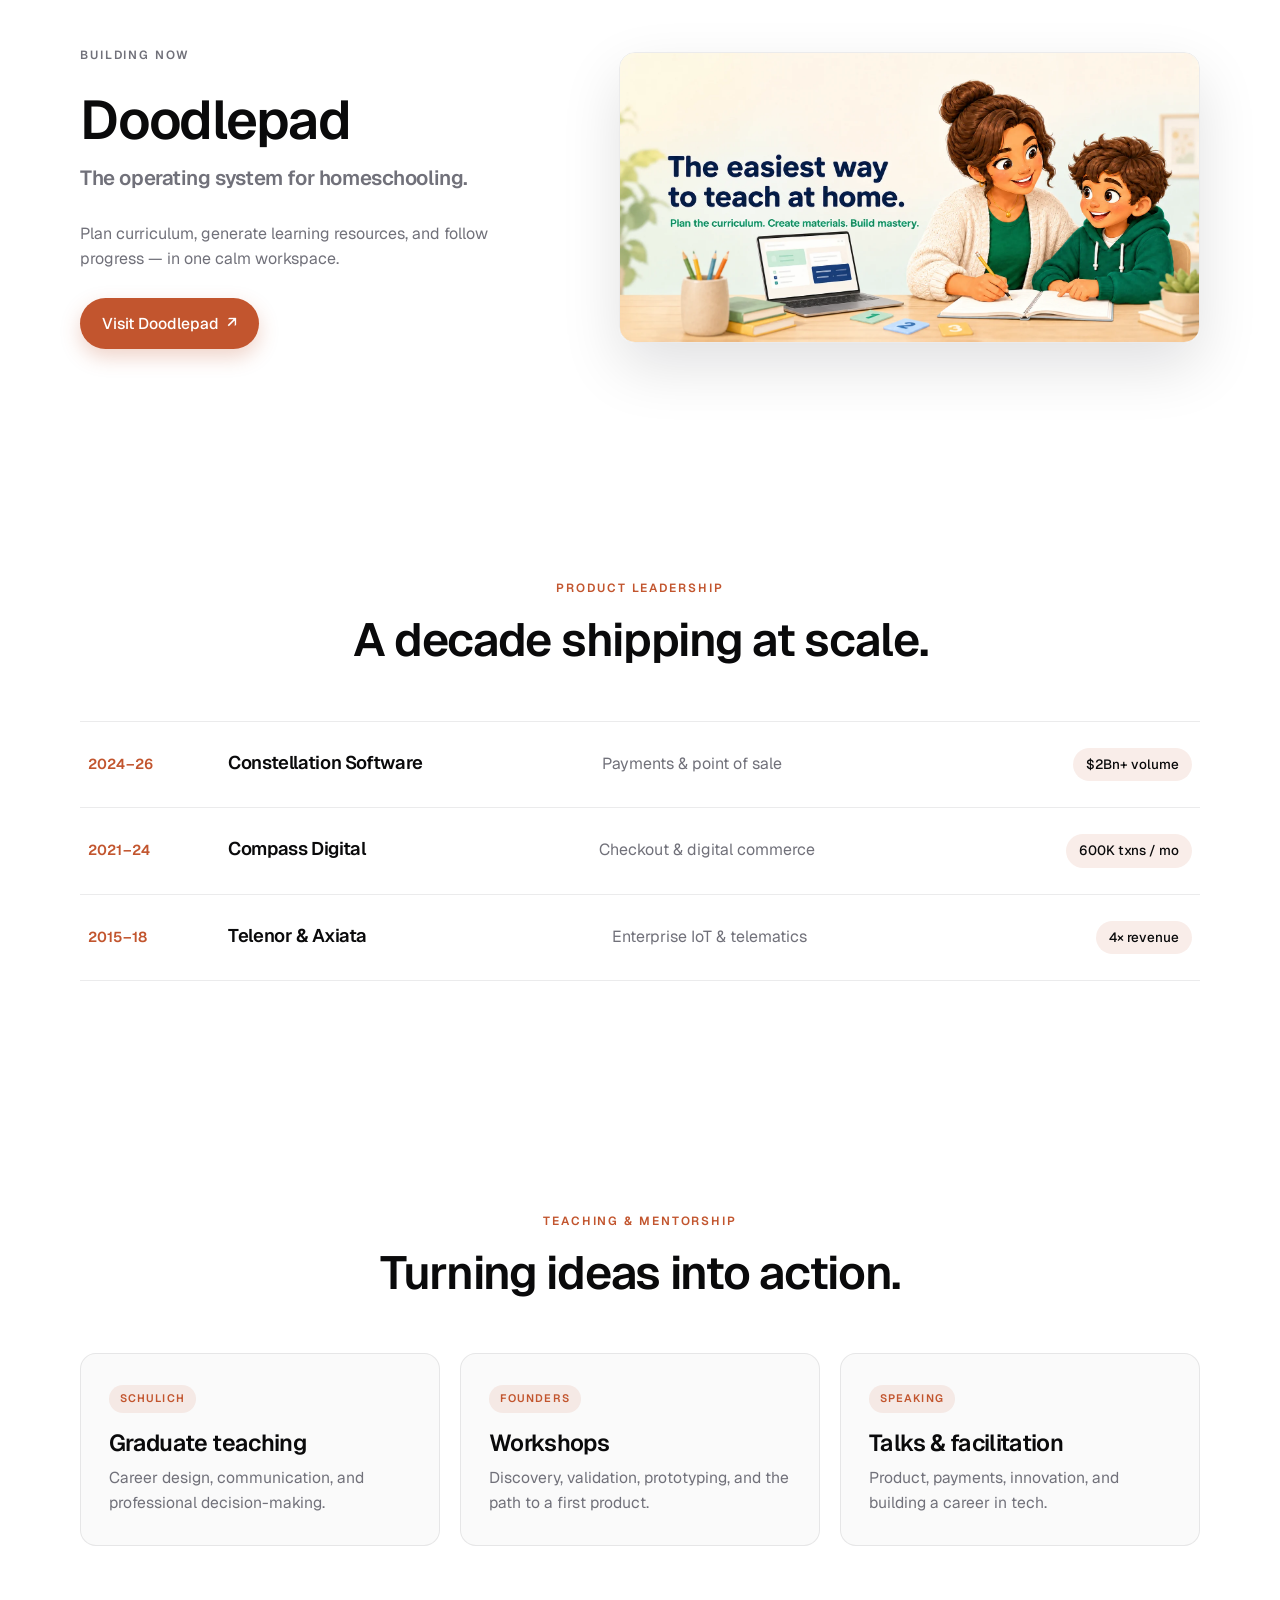
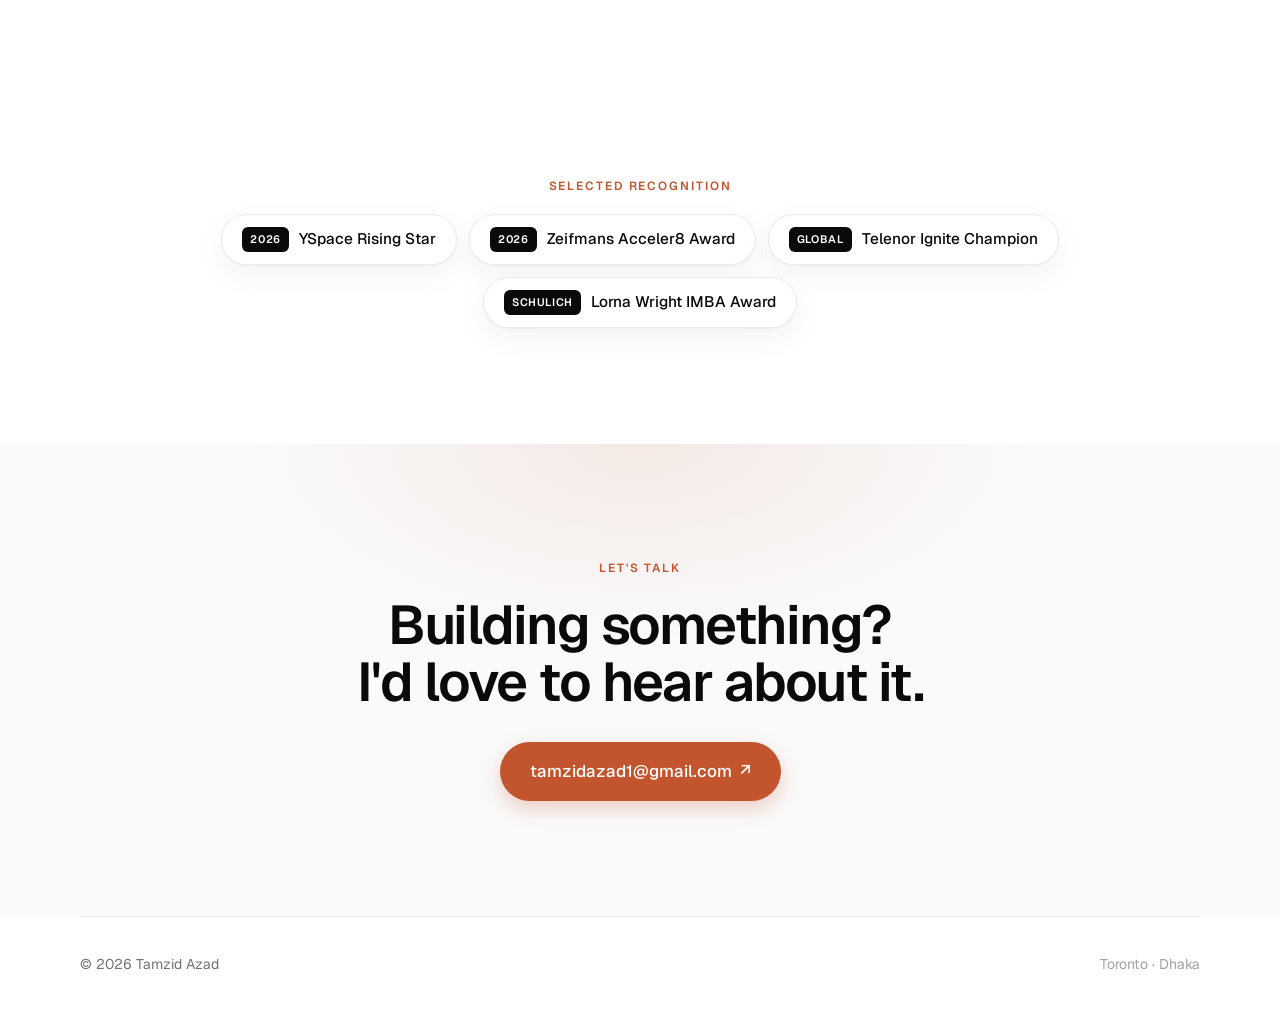
==== commit df1cfd2d: "feat: redesign homepage — light, elegant, quietly tech Near-monochrome palette with one warm copper " ====
--- a/index.html
+++ b/index.html
@@ -4,11 +4,11 @@
     <meta charset="utf-8">
     <meta name="viewport" content="width=device-width, initial-scale=1">
     <title>Tamzid Azad — Founder, Product Leader &amp; Educator</title>
-    <meta name="description" content="Meet Tamzid Azad: founder and CEO of Doodlepad, product leader, and instructor at the Schulich School of Business.">
+    <meta name="description" content="Tamzid Azad — founder and CEO of Doodlepad, product leader across payments, commerce and IoT, and instructor at the Schulich School of Business.">
     <link rel="canonical" href="https://tamzidazad.com/">
 
     <meta property="og:title" content="Tamzid Azad — Founder, Product Leader &amp; Educator">
-    <meta property="og:description" content="I build technology products, lead teams through complex work, and teach people how to turn ideas into action.">
+    <meta property="og:description" content="I build products that make complex technology feel effortless — and teach people how to turn ideas into action.">
     <meta property="og:type" content="website">
     <meta property="og:url" content="https://tamzidazad.com/">
     <meta property="og:image" content="https://tamzidazad.com/media/ventures/schulich-startup-night-2021-speaking.jpeg">
@@ -21,256 +21,184 @@
     <link rel="icon" type="image/png" sizes="16x16" href="/favicon-16x16.png">
     <link rel="apple-touch-icon" sizes="180x180" href="/apple-touch-icon.png">
     <link rel="shortcut icon" href="/favicon.ico">
-    <link rel="stylesheet" href="/styles.css?v=20261022-2">
+
+    <link rel="preconnect" href="https://fonts.googleapis.com">
+    <link rel="preconnect" href="https://fonts.gstatic.com" crossorigin>
+    <link href="https://fonts.googleapis.com/css2?family=Geist:wght@400;500;600;700&display=swap" rel="stylesheet">
+    <link rel="stylesheet" href="/styles.css?v=20261022-r3">
   </head>
   <body class="home-page">
     <a class="skip-link" href="#main">Skip to main content</a>
 
     <header class="site-header">
-      <a class="home-wordmark" href="/" aria-label="Tamzid Azad home">Tamzid Azad<span>.</span></a>
+      <a class="wordmark" href="/" aria-label="Tamzid Azad home">
+        <span class="wordmark-mark" aria-hidden="true"></span>
+        Tamzid Azad
+      </a>
       <nav aria-label="Primary navigation">
         <a href="#work">Work</a>
+        <a href="#doodlepad">Doodlepad</a>
         <a href="#teaching">Teaching</a>
-        <a href="#contact">Contact</a>
+        <a class="nav-cta" href="#contact">Get in touch</a>
       </nav>
     </header>
 
     <main id="main">
-      <section class="home-hero" aria-labelledby="intro-title">
-        <div class="home-intro">
-          <p class="eyebrow">Founder · Product leader · Educator</p>
-          <h1 id="intro-title">I’m Tamzid Azad.</h1>
-          <p class="home-intro-lede">I build technology products, lead teams through complex work, and teach people how to turn ideas into action.</p>
-          <p class="home-intro-detail">Today, I’m founder and CEO of Doodlepad and an instructor at the Schulich School of Business. Before that, I led products across payments, digital commerce, and IoT in North America, Scandinavia, and Asia.</p>
-          <div class="home-intro-meta">
-            <span>Based between Toronto and Dhaka</span>
-            <a class="home-text-link" href="#work">Explore my work <span aria-hidden="true">↓</span></a>
-            <a class="home-text-link" href="mailto:tamzidazad1@gmail.com">Get in touch <span aria-hidden="true">↗</span></a>
+      <!-- HERO -->
+      <section class="hero" aria-labelledby="intro-title">
+        <div class="hero-bg" aria-hidden="true">
+          <div class="halo"></div>
+          <div class="grid-overlay"></div>
+        </div>
+
+        <div class="hero-inner">
+          <div class="hero-copy">
+            <p class="eyebrow">Founder · Product leader · Educator</p>
+            <h1 id="intro-title">I'm Tamzid Azad<span class="accent-dot">.</span></h1>
+            <p class="hero-lede">I build products that make complex technology feel effortless.</p>
+            <p class="hero-sub">Founder &amp; CEO of <strong>Doodlepad</strong> · Schulich instructor · a decade across payments, commerce &amp; IoT.</p>
+            <div class="hero-actions">
+              <a class="btn btn-primary" href="#work">Explore my work</a>
+              <a class="btn btn-ghost" href="mailto:tamzidazad1@gmail.com">Get in touch <span aria-hidden="true">↗</span></a>
+            </div>
+            <p class="hero-locale"><span class="pulse" aria-hidden="true"></span> Based between Toronto &amp; Dhaka</p>
           </div>
-        </div>
-      </section>
-
-      <section class="home-gallery" aria-labelledby="gallery-title">
-        <div class="home-section-heading">
-          <div>
-            <p class="eyebrow">A few moments</p>
-            <h2 id="gallery-title">Work, in pictures.</h2>
-          </div>
-          <p>From building products to bringing people together around new ideas.</p>
-        </div>
-
-        <div class="carousel-container home-carousel" data-carousel-id="home-work-gallery" role="region" aria-roledescription="carousel" aria-label="Selected moments from Tamzid Azad’s work" tabindex="0">
-          <div class="carousel-track">
-            <figure class="carousel-slide" aria-roledescription="slide" aria-label="1 of 3">
-              <img src="/media/ventures/schulich-startup-night-2021-speaking.jpeg" width="1600" height="1067" fetchpriority="high" decoding="async" alt="Tamzid Azad speaking on stage at Schulich Startup Night in Toronto">
-              <figcaption>
-                <span class="carousel-tag">Schulich Startup Night · Toronto</span>
-                <p>Sharing the stage with founders and the Schulich entrepreneurship community.</p>
-              </figcaption>
-            </figure>
-            <figure class="carousel-slide" aria-roledescription="slide" aria-label="2 of 3">
-              <img src="/media/ventures/schulich-startup-night-2021-awards.jpeg" width="2048" height="1152" loading="lazy" decoding="async" alt="Tamzid Azad on stage during the awards presentation at Schulich Startup Night 2021">
-              <figcaption>
-                <span class="carousel-tag">Schulich Startup Night · 2021</span>
-                <p>Recognizing founders building new businesses and products.</p>
-              </figcaption>
-            </figure>
-            <figure class="carousel-slide" aria-roledescription="slide" aria-label="3 of 3">
-              <img src="/media/doodlepad/doodlepad-laptop.webp" width="1774" height="887" loading="lazy" decoding="async" alt="Doodlepad home learning product, shown with a parent and child at a laptop">
-              <figcaption>
-                <span class="carousel-tag">Doodlepad · Home learning</span>
-                <p>Building a calmer way for families to plan learning and create practice materials.</p>
-              </figcaption>
-            </figure>
-          </div>
-          <div class="carousel-controls">
-            <span class="carousel-counter" aria-live="polite">1 / 3</span>
-            <div class="carousel-nav-group">
-              <button class="carousel-btn prev" type="button" aria-label="Previous image" disabled>←</button>
-              <button class="carousel-btn next" type="button" aria-label="Next image">→</button>
-            </div>
-          </div>
-        </div>
-      </section>
-
-      <section class="home-proof" aria-label="Selected career highlights">
-        <div><strong>$2Bn+</strong><span>annual payments volume</span></div>
-        <div><strong>600K</strong><span>monthly digital transactions</span></div>
-        <div><strong>150+</strong><span>startups supported</span></div>
-      </section>
-
-      <section class="home-work" id="work" aria-labelledby="work-title">
-        <div class="home-section-heading">
-          <div>
-            <p class="eyebrow">What I do</p>
-            <h2 id="work-title">Three parts of my work.</h2>
-          </div>
-          <p>One thread runs through it all: making complex things easier for people to use and act on.</p>
-        </div>
-
-        <div class="home-work-list">
-          <article class="home-work-row">
-            <span class="home-work-index">01</span>
-            <div>
-              <p class="home-work-label">Building now</p>
-              <h3>Doodlepad</h3>
-              <p>I’m building tools that help homeschooling families and microschools plan learning, create resources, and follow student progress.</p>
-            </div>
-            <a href="#ventures" aria-label="Explore Doodlepad and innovation leadership">Explore <span aria-hidden="true">↓</span></a>
-          </article>
-          <article class="home-work-row">
-            <span class="home-work-index">02</span>
-            <div>
-              <p class="home-work-label">Product leadership</p>
-              <h3>Products built for the real world</h3>
-              <p>Payments, digital commerce, SaaS, and IoT—from early product discovery through launch and scale.</p>
-            </div>
-            <a href="#product" aria-label="Explore product leadership work">Explore <span aria-hidden="true">↓</span></a>
-          </article>
-          <article class="home-work-row">
-            <span class="home-work-index">03</span>
-            <div>
-              <p class="home-work-label">Teaching &amp; mentorship</p>
-              <h3>Helping people do their best work</h3>
-              <p>Applied learning at Schulich and practical support for founders, teams, and future product leaders.</p>
-            </div>
-            <a href="#teaching" aria-label="Explore teaching and mentorship">Explore <span aria-hidden="true">↓</span></a>
-          </article>
-        </div>
-      </section>
-
-      <section class="single-page-section product-section" id="product" aria-labelledby="product-title">
-        <div class="single-page-intro">
+
+          <figure class="hero-photo">
+            <img src="/media/ventures/schulich-startup-night-2021-speaking.jpeg" width="1600" height="1067" fetchpriority="high" decoding="async" alt="Tamzid Azad speaking with a microphone at Schulich Startup Night in Toronto">
+            <figcaption>Schulich Startup Night · Toronto</figcaption>
+          </figure>
+        </div>
+      </section>
+
+      <!-- METRICS -->
+      <section class="metrics" aria-label="Career highlights">
+        <div class="metric" data-reveal><strong>$2Bn<span>+</span></strong><span class="metric-label">annual payments volume</span></div>
+        <div class="metric" data-reveal><strong>600K</strong><span class="metric-label">monthly transactions</span></div>
+        <div class="metric" data-reveal><strong>150<span>+</span></strong><span class="metric-label">startups backed</span></div>
+        <div class="metric" data-reveal><strong>10<span>+</span></strong><span class="metric-label">years shipping products</span></div>
+      </section>
+
+      <!-- WHAT I DO -->
+      <section class="work" id="work" aria-labelledby="work-title">
+        <header class="section-head" data-reveal>
+          <p class="eyebrow">What I do</p>
+          <h2 id="work-title">Three things, one thread.</h2>
+        </header>
+        <div class="cards">
+          <article class="card" data-reveal>
+            <span class="card-tag">Building now</span>
+            <h3>Doodlepad</h3>
+            <p>An operating system for homeschooling families and microschools.</p>
+            <a class="card-link" href="#doodlepad">Explore <span aria-hidden="true">→</span></a>
+          </article>
+          <article class="card" data-reveal>
+            <span class="card-tag">10+ years</span>
+            <h3>Product leadership</h3>
+            <p>Payments, commerce, SaaS &amp; IoT — from discovery to scale.</p>
+            <a class="card-link" href="#experience">Explore <span aria-hidden="true">→</span></a>
+          </article>
+          <article class="card" data-reveal>
+            <span class="card-tag">Schulich</span>
+            <h3>Teaching</h3>
+            <p>Helping founders and students turn ideas into action.</p>
+            <a class="card-link" href="#teaching">Explore <span aria-hidden="true">→</span></a>
+          </article>
+        </div>
+      </section>
+
+      <!-- DOODLEPAD FEATURE -->
+      <section class="feature" id="doodlepad" aria-labelledby="doodlepad-title">
+        <div class="feature-copy" data-reveal>
+          <p class="eyebrow">Building now</p>
+          <h2 id="doodlepad-title">Doodlepad</h2>
+          <p class="feature-lede">The operating system for homeschooling.</p>
+          <p>Plan curriculum, generate learning resources, and follow progress — in one calm workspace.</p>
+          <a class="btn btn-primary" href="https://doodlepad.ai" target="_blank" rel="noopener">Visit Doodlepad <span aria-hidden="true">↗</span></a>
+        </div>
+        <figure class="feature-visual" data-reveal>
+          <img src="/media/doodlepad/doodlepad-laptop.webp" width="1774" height="887" loading="lazy" decoding="async" alt="Doodlepad home-learning platform on a laptop">
+        </figure>
+      </section>
+
+      <!-- EXPERIENCE -->
+      <section class="experience" id="experience" aria-labelledby="experience-title">
+        <header class="section-head" data-reveal>
           <p class="eyebrow">Product leadership</p>
-          <h2 id="product-title">Turning complex systems into products people use.</h2>
-          <p>Over more than a decade, I’ve led products across payments, digital commerce, SaaS, and enterprise IoT—from early discovery through launch and scale.</p>
-        </div>
-
-        <div class="experience-list">
-          <article class="experience-row">
-            <div class="experience-period">2024–2026</div>
-            <div class="experience-copy">
-              <p class="section-label">Constellation Software</p>
-              <h3>Payments &amp; point of sale</h3>
-              <p>Directed payment strategy across card and bank-transfer rails, launched new merchant capabilities, and scaled Mobile POS across enterprise clubs and hospitality venues.</p>
-            </div>
-            <div class="experience-metric"><strong>$2Bn+</strong><span>annual volume</span></div>
-          </article>
-
-          <article class="experience-row">
-            <div class="experience-period">2021–2024</div>
-            <div class="experience-copy">
-              <p class="section-label">Compass Digital</p>
-              <h3>Checkout &amp; digital commerce</h3>
-              <p>Led mobile ordering, contactless checkout, kiosks, and autonomous retail experiences across hundreds of high-volume dining locations.</p>
-            </div>
-            <div class="experience-metric"><strong>600K</strong><span>transactions / month</span></div>
-          </article>
-
-          <article class="experience-row">
-            <div class="experience-period">2015–2018</div>
-            <div class="experience-copy">
-              <p class="section-label">Telenor &amp; Axiata</p>
-              <h3>Enterprise IoT &amp; telematics</h3>
-              <p>Built connected-fleet products, commercialized an IoT fuel-analytics platform, and grew a regional telematics portfolio across South Asia.</p>
-            </div>
-            <div class="experience-metric"><strong>4×</strong><span>revenue growth</span></div>
-          </article>
-        </div>
-      </section>
-
-      <section class="single-page-section ventures-section" id="ventures" aria-labelledby="ventures-title">
-        <div class="venture-feature">
-          <div class="venture-visual">
-            <img src="/media/doodlepad/doodlepad-laptop.webp" width="1774" height="887" loading="lazy" decoding="async" alt="Doodlepad home-learning platform displayed on a laptop">
-          </div>
-          <div class="venture-copy">
-            <p class="eyebrow">Building now</p>
-            <h2 id="ventures-title">Doodlepad</h2>
-            <p class="venture-lede">The operating system for homeschooling.</p>
-            <p>Doodlepad helps families and microschools set curriculum, create learning resources, give students focused tasks, and follow progress in one calm workspace.</p>
-            <a class="inline-link" href="https://doodlepad.ai" target="_blank" rel="noopener">Visit Doodlepad <span aria-hidden="true">↗</span></a>
-          </div>
-        </div>
-
-        <div class="venture-history" aria-label="Innovation and community leadership">
-          <article>
-            <p class="section-label">Schulich Startups</p>
-            <h3>150+ founders supported</h3>
-            <p>Helped build York University’s entrepreneurship community through pitch showcases, masterclasses, mentorship, and investor connections.</p>
-          </article>
-          <article>
-            <p class="section-label">Digital Main Street</p>
-            <h3>500+ businesses digitized</h3>
-            <p>Worked with the City of Toronto and technology partners to help local businesses adopt e-commerce during the pandemic.</p>
-          </article>
-          <article>
-            <p class="section-label">Telenor Ignite</p>
-            <h3>Global innovation champion</h3>
-            <p>Won first place across 13 countries and designed an incubation framework used by a 2,500-person innovation community.</p>
-          </article>
-        </div>
-      </section>
-
-      <section class="single-page-section teaching-section" id="teaching" aria-labelledby="teaching-title">
-        <div class="single-page-intro">
+          <h2 id="experience-title">A decade shipping at scale.</h2>
+        </header>
+        <ul class="timeline">
+          <li class="timeline-row" data-reveal>
+            <span class="t-year">2024–26</span>
+            <span class="t-org">Constellation Software</span>
+            <span class="t-role">Payments &amp; point of sale</span>
+            <span class="t-metric">$2Bn+ volume</span>
+          </li>
+          <li class="timeline-row" data-reveal>
+            <span class="t-year">2021–24</span>
+            <span class="t-org">Compass Digital</span>
+            <span class="t-role">Checkout &amp; digital commerce</span>
+            <span class="t-metric">600K txns / mo</span>
+          </li>
+          <li class="timeline-row" data-reveal>
+            <span class="t-year">2015–18</span>
+            <span class="t-org">Telenor &amp; Axiata</span>
+            <span class="t-role">Enterprise IoT &amp; telematics</span>
+            <span class="t-metric">4× revenue</span>
+          </li>
+        </ul>
+      </section>
+
+      <!-- TEACHING -->
+      <section class="teaching" id="teaching" aria-labelledby="teaching-title">
+        <header class="section-head" data-reveal>
           <p class="eyebrow">Teaching &amp; mentorship</p>
-          <h2 id="teaching-title">Helping people turn ideas into action.</h2>
-          <p>I teach through practical frameworks, live exercises, and real product decisions—giving students and teams something useful to carry into their next conversation, project, or role.</p>
-        </div>
-
-        <div class="teaching-list">
-          <article>
-            <span>01</span>
-            <div>
-              <p class="section-label">Schulich School of Business</p>
-              <h3>Professional development</h3>
-              <p>Teaching graduate students career design, communication, networking, personal branding, and professional decision-making.</p>
-            </div>
-          </article>
-          <article>
-            <span>02</span>
-            <div>
-              <p class="section-label">Founders &amp; product teams</p>
-              <h3>Workshops and mentorship</h3>
-              <p>Supporting product discovery, customer validation, rapid prototyping, roadmaps, and the move from an idea to a credible first product.</p>
-            </div>
-          </article>
-          <article>
-            <span>03</span>
-            <div>
-              <p class="section-label">Universities &amp; organizations</p>
-              <h3>Speaking and facilitation</h3>
-              <p>Practical sessions on product leadership, payments, innovation, entrepreneurship, and building a career in technology.</p>
-            </div>
-          </article>
-        </div>
-      </section>
-
-      <section class="recognition-section" id="recognition" aria-labelledby="recognition-title">
-        <div>
-          <p class="eyebrow">Selected recognition</p>
-          <h2 id="recognition-title">Milestones along the way.</h2>
-        </div>
-        <ul class="recognition-list">
-          <li><span>2026</span><strong>YSpace Rising Star</strong></li>
-          <li><span>2026</span><strong>Zeifmans Acceler8 Award</strong></li>
-          <li><span>Global</span><strong>Telenor Ignite Champion</strong></li>
-          <li><span>Schulich</span><strong>Lorna Wright IMBA Award</strong></li>
+          <h2 id="teaching-title">Turning ideas into action.</h2>
+        </header>
+        <div class="cards cards-3">
+          <article class="card card-soft" data-reveal>
+            <span class="card-tag">Schulich</span>
+            <h3>Graduate teaching</h3>
+            <p>Career design, communication, and professional decision-making.</p>
+          </article>
+          <article class="card card-soft" data-reveal>
+            <span class="card-tag">Founders</span>
+            <h3>Workshops</h3>
+            <p>Discovery, validation, prototyping, and the path to a first product.</p>
+          </article>
+          <article class="card card-soft" data-reveal>
+            <span class="card-tag">Speaking</span>
+            <h3>Talks &amp; facilitation</h3>
+            <p>Product, payments, innovation, and building a career in tech.</p>
+          </article>
+        </div>
+      </section>
+
+      <!-- RECOGNITION -->
+      <section class="recognition" id="recognition" aria-labelledby="recognition-title" data-reveal>
+        <p class="eyebrow">Selected recognition</p>
+        <h2 id="recognition-title" class="sr-only">Awards and recognition</h2>
+        <ul class="chips">
+          <li><span>2026</span>YSpace Rising Star</li>
+          <li><span>2026</span>Zeifmans Acceler8 Award</li>
+          <li><span>Global</span>Telenor Ignite Champion</li>
+          <li><span>Schulich</span>Lorna Wright IMBA Award</li>
         </ul>
       </section>
 
-      <section class="home-contact" id="contact" aria-labelledby="contact-title">
-        <p class="eyebrow">Have something in mind?</p>
-        <h2 id="contact-title">Let’s talk.</h2>
-        <p>For product work, teaching, speaking, or a good conversation about building things.</p>
-        <a class="home-contact-link" href="mailto:tamzidazad1@gmail.com">tamzidazad1@gmail.com <span aria-hidden="true">↗</span></a>
+      <!-- CONTACT -->
+      <section class="contact" id="contact" aria-labelledby="contact-title">
+        <div class="contact-inner" data-reveal>
+          <p class="eyebrow">Let's talk</p>
+          <h2 id="contact-title">Building something?<br>I'd love to hear about it.</h2>
+          <a class="btn btn-primary btn-lg" href="mailto:tamzidazad1@gmail.com">tamzidazad1@gmail.com <span aria-hidden="true">↗</span></a>
+        </div>
       </section>
     </main>
 
     <footer>
       <span>© <span id="year"></span> Tamzid Azad</span>
-      <span>Toronto · Dhaka</span>
+      <span class="footer-dim">Toronto · Dhaka</span>
     </footer>
     <script src="/script.js"></script>
   </body>
--- a/styles.css
+++ b/styles.css
@@ -1,2118 +1,264 @@
-/* Midnight Founder — see brand-guidelines.html */
+/* ============================================================
+   Tamzid Azad — redesign v3
+   Light, elegant, quietly tech. Near-monochrome + one warm
+   copper accent. Geist type. Lean copy, precise, calm.
+   ============================================================ */
+
 :root {
-  --ink: #0e1117;
-  --midnight: #17213a;
-  --steel: #53606f;
-  --glacier: #7aa6c2;
-  /* Glacier is too light to carry small bold text on Pearl (about 2.2:1), so
-     accents on light backgrounds use this darker cousin and keep Glacier itself
-     for fills, rules, and type on the dark bands. */
-  --glacier-deep: #40708c;
-  --paper: #ffffff;
-  --panel: #ffffff;
-  --muted: var(--steel);
-  --line: #e7e9ee;
-  --shadow: 0 18px 60px rgba(14, 17, 23, 0.08);
-}
-
-* {
-  box-sizing: border-box;
-}
-
-html {
-  scroll-behavior: smooth;
-}
+  /* base — near-monochrome */
+  --bg:        #ffffff;
+  --bg-soft:   #fafafa;
+  --bg-elev:   #ffffff;
+  --ink:       #0a0a0b;
+  --ink-soft:  #3f3f46;
+  --muted:     #71717a;
+  --faint:     #a1a1aa;
+  --line:      rgba(10, 10, 20, 0.08);
+  --line-strong: rgba(10, 10, 20, 0.15);
+
+  /* one warm accent — copper */
+  --accent:      #c2552e;
+  --accent-deep: #a8441f;
+  --accent-tint: rgba(194, 85, 46, 0.10);
+
+  --font: "Geist", system-ui, -apple-system, sans-serif;
+
+  --radius: 16px;
+  --radius-lg: 24px;
+  --shadow: 0 1px 2px rgba(10,10,20,0.04), 0 10px 30px rgba(10,10,20,0.05);
+  --shadow-lg: 0 24px 60px rgba(10,10,20,0.12);
+
+  --maxw: 1120px;
+  --gutter: clamp(20px, 5vw, 56px);
+}
+
+* { box-sizing: border-box; }
+html { scroll-behavior: smooth; }
 
 body {
   margin: 0;
+  font-family: var(--font);
   color: var(--ink);
-  background: var(--paper);
-  font-family: Inter, ui-sans-serif, system-ui, -apple-system, BlinkMacSystemFont, "Segoe UI", sans-serif;
-  line-height: 1.55;
-}
-
-a {
-  color: inherit;
-  text-decoration: none;
-}
-
-.skip-link {
-  position: absolute;
-  top: -100px;
-  left: 20px;
-  z-index: 100;
-  padding: 10px 16px;
-  background: var(--midnight);
-  color: #fff;
-  border-radius: 4px;
-  font-weight: 750;
-  font-size: 0.9rem;
-  text-decoration: none;
-  transition: top 0.2s ease;
-}
-
-.skip-link:focus {
-  top: 16px;
-}
-
+  background: var(--bg);
+  line-height: 1.6;
+  font-feature-settings: "ss01", "cv01";
+  -webkit-font-smoothing: antialiased;
+  text-rendering: optimizeLegibility;
+  overflow-x: hidden;
+}
+
+h1, h2, h3 { font-family: var(--font); font-weight: 600; letter-spacing: -0.028em; line-height: 1.05; margin: 0; }
+p { margin: 0; }
+a { color: inherit; text-decoration: none; }
+img { display: block; max-width: 100%; height: auto; }
+
+.sr-only { position: absolute; width: 1px; height: 1px; padding: 0; margin: -1px; overflow: hidden; clip: rect(0,0,0,0); white-space: nowrap; border: 0; }
+.skip-link { position: absolute; left: -999px; top: 0; z-index: 100; background: var(--ink); color: #fff; padding: 10px 16px; border-radius: 0 0 10px 0; }
+.skip-link:focus { left: 0; }
+
+/* ---------- shared ---------- */
+.eyebrow {
+  font-size: 0.74rem; font-weight: 600; letter-spacing: 0.16em; text-transform: uppercase;
+  color: var(--accent); margin: 0 0 18px;
+}
+.section-head { max-width: 640px; margin: 0 auto clamp(36px, 5vw, 56px); text-align: center; }
+.section-head h2 { font-size: clamp(1.9rem, 4.2vw, 2.9rem); }
+
+section { padding-block: clamp(70px, 9vw, 128px); }
+.metrics, .work, .feature, .experience, .teaching, .recognition, .contact-inner, .hero-inner {
+  width: min(var(--maxw), 100% - var(--gutter) * 2); margin-inline: auto;
+}
+
+/* ---------- buttons ---------- */
+.btn {
+  display: inline-flex; align-items: center; gap: 8px;
+  font-weight: 500; font-size: 0.98rem; padding: 13px 22px; border-radius: 999px; cursor: pointer;
+  transition: transform .18s ease, box-shadow .25s ease, background .2s ease, border-color .2s ease, color .2s ease;
+  white-space: nowrap;
+}
+.btn-primary { color: #fff; background: var(--accent); box-shadow: 0 8px 20px rgba(194,85,46,0.26); }
+.btn-primary:hover { background: var(--accent-deep); transform: translateY(-2px); box-shadow: 0 14px 28px rgba(194,85,46,0.32); }
+.btn-ghost { color: var(--ink); background: var(--bg-elev); border: 1px solid var(--line-strong); }
+.btn-ghost:hover { transform: translateY(-2px); border-color: var(--ink); }
+.btn-lg { padding: 16px 30px; font-size: 1.06rem; }
+
+/* ============================================================
+   HEADER
+   ============================================================ */
 .site-header {
-  position: sticky;
-  top: 0;
-  z-index: 10;
-  display: flex;
-  align-items: center;
-  justify-content: space-between;
-  gap: 24px;
-  padding: 14px clamp(20px, 4vw, 48px);
-  background: rgba(255, 255, 255, 0.92);
-  border-bottom: 1px solid rgba(231, 233, 238, 0.9);
-  backdrop-filter: blur(16px);
-}
-
-.mark {
-  display: inline-flex;
-  align-items: center;
-  justify-content: center;
-  width: 38px;
-  height: 38px;
-  border-radius: 9px;
-  overflow: hidden;
-  text-decoration: none;
-  line-height: 0;
-  flex-shrink: 0;
-  transition: transform 0.2s ease, opacity 0.2s ease;
-}
-
-.mark:hover {
-  transform: scale(1.05);
-  opacity: 0.92;
-}
-
-.mark img {
-  display: block;
-  width: 100%;
-  height: 100%;
-  object-fit: contain;
-}
-
-nav {
-  display: flex;
-  align-items: center;
-  flex-wrap: nowrap;
-  gap: clamp(14px, 2.5vw, 26px);
-  color: var(--muted);
-  font-size: 0.92rem;
-  font-weight: 650;
-  white-space: nowrap;
-}
-
-nav a {
-  text-decoration: none;
-  color: var(--muted);
-  transition: color 0.18s ease;
-}
-
-nav a:hover,
-nav a[aria-current="page"] {
-  color: var(--ink);
-}
-
-.home-hero,
-.page-hero,
-.contact-page {
-  position: relative;
-  overflow: hidden;
-  background: var(--paper);
-}
-
-.home-hero {
-  display: grid;
-  grid-template-columns: minmax(0, 0.9fr) minmax(360px, 0.72fr);
-  align-items: stretch;
-  gap: clamp(18px, 3vw, 44px);
-  min-height: calc(100vh - 67px);
-  padding: 0 0 0 clamp(20px, 5.2vw, 70px);
-  border-bottom: 1px solid var(--line);
-}
-
-.home-hero::before {
-  display: none;
-}
-
-.hero-copy,
-.hero-panel {
-  position: relative;
-  z-index: 1;
-}
-
-.hero-copy {
-  display: flex;
-  flex-direction: column;
-  justify-content: center;
-  max-width: 720px;
-  padding: clamp(54px, 8vw, 112px) 0;
-}
-
-.eyebrow {
-  margin: 0 0 12px;
-  color: var(--glacier-deep);
-  font-size: 0.72rem;
-  font-weight: 850;
-  letter-spacing: 0.14em;
-  text-transform: uppercase;
-}
-
-h1,
-h2,
-h3,
-p {
-  margin-top: 0;
-}
-
-h1 {
-  margin-bottom: 18px;
-  font-family: "EB Garamond", Garamond, "Baskerville", Georgia, serif;
-  font-size: clamp(2.8rem, 5.2vw, 5.4rem);
-  line-height: 1;
-  letter-spacing: 0;
-}
-
-h2 {
-  max-width: 920px;
-  margin-bottom: 24px;
-  font-family: "EB Garamond", Garamond, "Baskerville", Georgia, serif;
-  font-size: clamp(1.8rem, 3.6vw, 3.45rem);
-  line-height: 1;
-  letter-spacing: 0;
-}
-
-h3 {
-  margin-bottom: 8px;
-  font-size: 1.05rem;
-  line-height: 1.22;
-}
-
-.lede {
-  max-width: 660px;
-  color: var(--steel);
-  font-size: clamp(1.05rem, 1.55vw, 1.35rem);
-  line-height: 1.35;
-}
-
-.hero-actions,
-.contact-actions {
-  display: flex;
-  flex-wrap: wrap;
-  gap: 12px;
-  margin-top: 22px;
-}
-
-.hero-links {
-  position: relative;
-  z-index: 1;
-  display: flex;
-  flex-wrap: wrap;
-  gap: 10px;
-  max-width: 660px;
-  margin-top: 28px;
-}
-
-.hero-links a {
-  display: inline-flex;
-  min-height: 36px;
-  align-items: center;
-  padding: 8px 12px;
-  border: 1px solid rgba(231, 233, 238, 0.95);
-  border-radius: 999px;
-  color: var(--midnight);
-  background: rgba(255, 255, 255, 0.68);
-  font-size: 0.9rem;
-  font-weight: 750;
-}
-
-.hero-links a:hover {
-  border-color: var(--glacier);
-  color: var(--glacier-deep);
-}
-
-.button {
-  display: inline-flex;
-  min-height: 42px;
-  align-items: center;
-  justify-content: center;
-  padding: 10px 16px;
-  border: 1px solid var(--ink);
-  border-radius: 4px;
-  font-weight: 750;
-}
-
-.button.primary {
-  color: #fff;
-  background: var(--ink);
-}
-
-.button.secondary {
-  color: var(--ink);
-  background: rgba(255, 255, 255, 0.64);
-}
-
-.panel-kicker,
-.route-card span,
-.narrative-grid span,
-.course-list span,
-.timeline-page span {
-  display: block;
-  color: var(--glacier-deep);
-  font-size: 0.75rem;
-  font-weight: 850;
-  letter-spacing: 0.1em;
-  text-transform: uppercase;
-}
-
-.hero-panel {
-  align-self: stretch;
-  display: flex;
-  min-height: 360px;
-  flex-direction: column;
-  justify-content: space-between;
-  padding: clamp(22px, 3vw, 34px);
-  border: 1px solid var(--line);
-  border-radius: 4px;
-  background: rgba(255, 255, 255, 0.72);
-  box-shadow: var(--shadow);
-}
-
-.panel-mark {
-  display: grid;
-  width: 58px;
-  height: 58px;
-  place-items: center;
-  border: 1px solid var(--line);
-  border-radius: 50%;
-  color: var(--midnight);
-  font-family: "EB Garamond", Garamond, "Baskerville", Georgia, serif;
-  font-size: 1.35rem;
-  font-weight: 700;
-}
-
-.panel-kicker {
-  margin: auto 0 12px;
-}
-
-.hero-panel h2 {
-  margin-bottom: 22px;
-  font-size: clamp(1.8rem, 2.9vw, 2.8rem);
-}
-
-.panel-list {
-  display: grid;
-  border-top: 1px solid var(--line);
-}
-
-.panel-list span {
-  padding: 12px 0;
-  border-bottom: 1px solid var(--line);
-  color: var(--muted);
-  font-weight: 650;
-}
-
-.stats {
-  display: grid;
-  grid-template-columns: repeat(4, 1fr);
-  border-top: 1px solid var(--line);
-  border-bottom: 1px solid var(--line);
-  background: var(--panel);
-}
-
-.stats div {
-  min-height: 108px;
-  padding: 22px clamp(18px, 2.6vw, 30px);
-  border-right: 1px solid var(--line);
-}
-
-.stats div:last-child {
-  border-right: 0;
-}
-
-.stats strong {
-  display: block;
-  color: var(--midnight);
-  font-family: "EB Garamond", Garamond, "Baskerville", Georgia, serif;
-  font-size: clamp(1.65rem, 2.8vw, 3rem);
-  line-height: 1.05;
-  margin-bottom: 4px;
-  letter-spacing: -0.01em;
-}
-
-.stats span {
-  color: var(--muted);
-  font-weight: 650;
-}
-
-.section {
-  padding: clamp(52px, 7vw, 88px) clamp(20px, 5.2vw, 70px);
-}
-
-.narrative-grid,
-.route-grid,
-.teaching-grid,
-.course-list {
-  display: grid;
-  gap: 16px;
-}
-
-.narrative-grid {
-  grid-template-columns: repeat(4, 1fr);
-}
-
-.route-grid {
-  grid-template-columns: repeat(4, 1fr);
-}
-
-.route-grid.three {
-  grid-template-columns: repeat(3, 1fr);
-}
-
-.narrative-grid article,
-.route-card,
-.teaching-grid article,
-.course-list article {
-  border: 1px solid var(--line);
-  border-radius: 8px;
-  background: var(--panel);
-  padding: 22px;
-}
-
-.narrative-grid p,
-.route-card p,
-.teaching-grid p,
-.course-list p,
-.timeline-page p {
-  margin-bottom: 0;
-  color: var(--muted);
-}
-
-.feature-band {
-  display: grid;
-  grid-template-columns: minmax(220px, 0.55fr) minmax(0, 1.45fr);
-  gap: clamp(28px, 6vw, 72px);
-  color: #fff;
-  background: var(--midnight);
-}
-
-.feature-band .eyebrow {
-  color: var(--glacier);
-}
-
-.feature-band .route-card {
-  color: var(--ink);
-}
-
-.recognition {
-  display: grid;
-  grid-template-columns: minmax(260px, 0.85fr) minmax(0, 1.15fr);
-  gap: clamp(28px, 6vw, 72px);
-  background: #fff;
-  border-top: 1px solid var(--line);
-  border-bottom: 1px solid var(--line);
-}
-
-.recognition ul {
-  align-self: center;
-  margin: 0;
-  padding: 0;
-  list-style: none;
-}
-
-.recognition li {
-  padding: 18px 0;
-  border-bottom: 1px solid var(--line);
-  font-size: clamp(1.05rem, 2vw, 1.35rem);
-  font-weight: 700;
-}
-
-.recognition li:last-child {
-  border-bottom: 0;
-}
-
-.page-hero,
-.contact-page {
-  padding: clamp(54px, 7vw, 92px) clamp(20px, 5.2vw, 70px);
-}
-
-.page-hero.compact {
-  padding-bottom: clamp(40px, 5vw, 60px);
-}
-
-.teaching-hero {
-  color: #fff;
-  background: var(--midnight);
-}
-
-.teaching-hero .eyebrow {
-  color: var(--glacier);
-}
-
-.teaching-hero .lede {
-  color: rgba(255, 255, 255, 0.82);
-}
-
-.teaching-grid.expanded {
-  grid-template-columns: repeat(4, 1fr);
-}
-
-.timeline-page {
-  display: grid;
-  gap: 18px;
-}
-
-.timeline-page article {
-  display: grid;
-  grid-template-columns: minmax(160px, 0.28fr) minmax(0, 1fr);
-  gap: 18px 34px;
-  padding: 28px 0;
-  border-bottom: 1px solid var(--line);
-}
-
-.timeline-page article:first-child {
-  padding-top: 0;
-}
-
-.timeline-page h2 {
-  margin-bottom: 8px;
-  font-size: clamp(1.55rem, 2.35vw, 2.45rem);
-}
-
-.timeline-page h3 {
-  color: var(--glacier-deep);
-}
-
-.course-list {
-  grid-template-columns: repeat(2, 1fr);
-}
-
-.course-list h2 {
-  font-size: clamp(1.55rem, 2.35vw, 2.45rem);
-}
-
-.contact-page {
-  min-height: calc(100vh - 142px);
-  display: flex;
-  flex-direction: column;
-  justify-content: center;
-}
-
-footer {
-  display: flex;
-  justify-content: space-between;
-  gap: 16px;
-  padding: 20px clamp(20px, 5.2vw, 70px);
-  color: var(--muted);
-  background: #fff;
-  border-top: 1px solid var(--line);
-}
-
-@media (max-width: 1050px) {
-  .narrative-grid,
-  .route-grid,
-  .teaching-grid.expanded {
-    grid-template-columns: repeat(2, 1fr);
-  }
-
-  .feature-band,
-  .recognition {
-    grid-template-columns: 1fr;
-  }
-}
-
-@media (max-width: 900px) {
-  .home-hero {
-    grid-template-columns: 1fr;
-    min-height: auto;
-    padding: clamp(30px, 7vw, 58px) clamp(20px, 5.2vw, 70px) 0;
-  }
-
-  .hero-panel {
-    min-height: 300px;
-  }
-
-  .hero-copy {
-    padding: 0;
-  }
-
-  .hero-portrait {
-    min-height: 430px;
-    border-radius: 42px 42px 0 0;
-  }
-
-  .hero-portrait::after {
-    background: linear-gradient(180deg, rgba(255, 255, 255, 0) 56%, var(--paper) 100%);
-  }
-
-  .hero-portrait img {
-    min-height: 430px;
-    object-position: 36% 50%;
-  }
-
-  .stats,
-  .route-grid.three {
-    grid-template-columns: repeat(2, 1fr);
-  }
-
-  .timeline-page article {
-    grid-template-columns: 1fr;
-  }
-}
-
-@media (max-width: 620px) {
-  .site-header {
-    align-items: flex-start;
-  }
-
-  nav {
-    justify-content: flex-end;
-    gap: 10px 14px;
-    font-size: 0.86rem;
-  }
-
-  h1 {
-    font-size: 2.75rem;
-  }
-
-  /* The wash is a right-column backdrop; once the hero stacks it just draws a
-     seam down the middle of the copy. */
-  .home-hero::before {
-    display: none;
-  }
-
-  .stats,
-  .narrative-grid,
-  .route-grid,
-  .route-grid.three,
-  .teaching-grid.expanded,
-  .course-list {
-    grid-template-columns: 1fr;
-  }
-
-  .stats div {
-    border-right: 0;
-    border-bottom: 1px solid var(--line);
-  }
-
-  .stats div:last-child {
-    border-bottom: 0;
-  }
-
-  footer {
-    flex-direction: column;
-  }
-}
-
-/* ---------------------------------------------------------- hero portrait */
-
-.hero-portrait {
-  position: relative;
-  z-index: 1;
-  align-self: stretch;
-  display: flex;
-  flex-direction: column;
-  margin: 0;
-  overflow: hidden;
-  border: 0;
-  border-radius: 50% 0 0 50%;
-  background: transparent;
-  box-shadow: none;
-}
-
-.hero-portrait::after {
-  position: absolute;
-  inset: 0;
-  content: "";
+  position: sticky; top: 0; z-index: 50;
+  display: flex; align-items: center; justify-content: space-between;
+  padding: 16px var(--gutter);
+  background: rgba(255,255,255,0.72); backdrop-filter: saturate(180%) blur(14px);
+  border-bottom: 1px solid transparent; transition: border-color .3s ease;
+}
+.site-header.is-scrolled { border-bottom-color: var(--line); }
+.wordmark { display: inline-flex; align-items: center; gap: 10px; font-weight: 600; font-size: 1.05rem; letter-spacing: -0.01em; }
+.wordmark-mark { width: 13px; height: 13px; border-radius: 4px; background: var(--accent); }
+.site-header nav { display: flex; align-items: center; gap: 4px; }
+.site-header nav a { font-size: 0.92rem; color: var(--ink-soft); font-weight: 500; padding: 8px 14px; border-radius: 999px; transition: color .2s, background .2s; }
+.site-header nav a:hover { color: var(--ink); background: rgba(10,10,20,0.04); }
+.nav-cta { color: #fff !important; background: var(--ink); }
+.nav-cta:hover { background: var(--accent) !important; }
+
+/* ============================================================
+   HERO
+   ============================================================ */
+.hero { position: relative; padding-block: clamp(52px, 7vw, 96px) clamp(56px, 7vw, 92px); overflow: hidden; }
+.hero-bg { position: absolute; inset: 0; z-index: 0; pointer-events: none; }
+.halo {
+  position: absolute; inset: 0;
   background:
-    linear-gradient(90deg, var(--paper) 0%, rgba(255, 255, 255, 0.5) 14%, rgba(255, 255, 255, 0) 34%),
-    linear-gradient(180deg, rgba(14, 17, 23, 0.02), rgba(14, 17, 23, 0.16));
-  pointer-events: none;
-}
-
-.hero-portrait img {
-  display: block;
-  width: 100%;
-  flex: 1;
-  min-height: calc(100vh - 67px);
-  object-fit: cover;
-  object-position: 38% 50%;
-}
-
-.hero-portrait figcaption {
-  display: none;
-}
-
-.hero-portrait strong {
-  display: block;
-  margin-bottom: 2px;
-  font-family: "EB Garamond", Garamond, "Baskerville", Georgia, serif;
-  font-size: 1.15rem;
-  font-weight: 600;
-}
-
-.hero-portrait span {
-  color: var(--muted);
-  font-size: 0.92rem;
-}
-
-@media (max-width: 900px) {
-  .home-hero .hero-portrait {
-    min-height: 430px;
-    border-radius: 42px 42px 0 0;
-  }
-
-  .home-hero .hero-portrait::after {
-    background: linear-gradient(180deg, rgba(255, 255, 255, 0) 58%, var(--paper) 100%);
-  }
-
-  .home-hero .hero-portrait img {
-    min-height: 430px;
-    object-position: 36% 50%;
-  }
-}
-
-/* ------------------------------------------------------- timeline toggle */
-
-/* .timeline-page article sets display:grid, which outranks the user-agent
-   [hidden] rule — without this the collapsed entries stay visible. */
-.timeline-page article[hidden] {
-  display: none;
-}
-
-.timeline-toggle {
-  display: inline-flex;
-  align-items: center;
-  gap: 8px;
-  margin-top: 22px;
-  padding: 10px 16px;
-  border: 1px solid var(--line);
-  border-radius: 4px;
-  color: var(--midnight);
-  background: var(--panel);
-  font: inherit;
-  font-weight: 750;
-  cursor: pointer;
-  /* Grid child of .timeline-page — without this it stretches to the full
-     column and stops reading as a button. */
-  justify-self: start;
-}
-
-.timeline-toggle:hover {
-  border-color: var(--glacier);
-  color: var(--glacier-deep);
-}
-
-.timeline-toggle::after {
-  content: "↓";
-  font-size: 0.9em;
-}
-
-.timeline-toggle[aria-expanded="true"]::after {
-  content: "↑";
-}
-
-/* ------------------------------------------------------------------ now */
-
-.now-band {
-  display: grid;
-  grid-template-columns: minmax(260px, 0.72fr) minmax(0, 1.28fr);
-  gap: clamp(28px, 6vw, 72px);
-  border-top: 1px solid var(--line);
-  background: var(--panel);
-}
-
-.now-band p {
-  max-width: 62ch;
-  color: var(--muted);
-  font-size: clamp(1rem, 1.4vw, 1.2rem);
-}
-
-/* -------------------------------------------------------------- contact */
-
-.contact-band {
-  display: grid;
-  grid-template-columns: minmax(280px, 0.9fr) minmax(0, 1.1fr);
-  gap: clamp(34px, 7vw, 96px);
-  align-items: end;
-  padding: clamp(64px, 9vw, 118px) clamp(20px, 5.2vw, 70px);
-  color: #fff;
-  background: var(--midnight);
-}
-
-.contact-band .eyebrow {
-  color: var(--glacier);
-}
-
-.contact-band h2 {
-  max-width: 720px;
-  margin-bottom: 0;
-}
-
-.contact-band-copy p {
-  max-width: 54ch;
-  margin-bottom: 30px;
-  color: rgba(255, 255, 255, 0.74);
-  font-size: clamp(1rem, 1.35vw, 1.18rem);
-}
-
-.contact-email {
-  display: flex;
-  max-width: 620px;
-  align-items: center;
-  justify-content: space-between;
-  gap: 24px;
-  padding: 18px 0;
-  border-top: 1px solid rgba(255, 255, 255, 0.3);
-  border-bottom: 1px solid rgba(255, 255, 255, 0.3);
-  font-family: "EB Garamond", Garamond, "Baskerville", Georgia, serif;
-  font-size: clamp(1.18rem, 2.2vw, 1.8rem);
-}
-
-.contact-email:hover {
-  color: var(--glacier);
-  border-color: var(--glacier);
-}
-
-/* --------------------------------------------------------------- media */
-
-.media-feature {
-  display: grid;
-  grid-template-columns: minmax(240px, 0.58fr) minmax(0, 1.42fr);
-  gap: clamp(28px, 5vw, 64px);
-  border-top: 1px solid var(--line);
-}
-
-.media-copy p:not(.eyebrow) {
-  max-width: 62ch;
-  color: var(--muted);
-}
-
-.media-grid {
-  display: grid;
-  grid-template-columns: repeat(2, 1fr);
-  gap: 16px;
-}
-
-.media-grid figure {
-  overflow: hidden;
-  margin: 0;
-  border: 1px solid var(--line);
-  border-radius: 8px;
-  background: var(--panel);
-  box-shadow: var(--shadow);
-}
-
-.media-grid img {
-  display: block;
-  width: 100%;
-  aspect-ratio: 4 / 3;
-  object-fit: cover;
-}
-
-.media-grid figcaption {
-  padding: 14px 16px;
-  color: var(--muted);
-  font-size: 0.92rem;
-}
-
-/* ------------------------------------------------------------- carousel */
-
-.carousel-container {
-  display: flex;
-  flex-direction: column;
-  gap: 16px;
-  width: 100%;
-}
-
-.carousel-track {
-  display: flex;
-  gap: 18px;
-  overflow-x: auto;
-  scroll-snap-type: x mandatory;
-  scroll-behavior: smooth;
-  -webkit-overflow-scrolling: touch;
-  scrollbar-width: none;
-  padding-bottom: 6px;
-}
-
-.carousel-track::-webkit-scrollbar {
-  display: none;
-}
-
-.carousel-slide {
-  flex: 0 0 100%;
-  scroll-snap-align: start;
-  margin: 0;
-  border: 1px solid var(--line);
-  border-radius: 8px;
-  overflow: hidden;
-  background: var(--panel);
-  box-shadow: var(--shadow);
-  display: flex;
-  flex-direction: column;
-}
-
-.carousel-slide img {
-  display: block;
-  width: 100%;
-  aspect-ratio: 16 / 10;
-  object-fit: cover;
-}
-
-.carousel-slide figcaption {
-  display: flex;
-  flex-direction: column;
-  gap: 6px;
-  padding: 18px 22px;
-}
-
-.carousel-tag {
-  display: block;
-  color: var(--glacier-deep);
-  font-size: 0.74rem;
-  font-weight: 850;
-  letter-spacing: 0.12em;
-  text-transform: uppercase;
-}
-
-.carousel-slide p {
-  margin: 0;
-  color: var(--muted);
-  font-size: 0.94rem;
-  line-height: 1.45;
-}
-
-.carousel-controls {
-  display: flex;
-  align-items: center;
-  justify-content: space-between;
-  padding: 4px 2px;
-}
-
-.carousel-nav-group {
-  display: flex;
-  align-items: center;
-  gap: 10px;
-}
-
-.carousel-btn {
-  display: inline-flex;
-  align-items: center;
-  justify-content: center;
-  width: 40px;
-  height: 40px;
-  border: 1px solid var(--line);
-  border-radius: 6px;
-  background: var(--panel);
-  color: var(--midnight);
-  font-size: 1.15rem;
-  cursor: pointer;
-  transition: all 0.2s ease;
-  user-select: none;
-}
-
-.carousel-btn:hover:not(:disabled) {
-  border-color: var(--glacier);
-  color: var(--glacier-deep);
-  background: #fff;
-}
-
-.carousel-btn:focus-visible {
-  outline: 2px solid var(--glacier-deep);
-  outline-offset: 2px;
-}
-
-.carousel-btn:disabled {
-  opacity: 0.3;
-  cursor: not-allowed;
-}
-
-.carousel-counter {
-  font-size: 0.84rem;
-  font-weight: 750;
-  letter-spacing: 0.1em;
-  color: var(--muted);
-  text-transform: uppercase;
-}
-
-/* --------------------------------------------------------------- awards */
-
-.awards-categories {
-  display: grid;
-  gap: 40px;
-}
-
-.awards-category {
-  display: grid;
-  grid-template-columns: minmax(240px, 0.4fr) minmax(0, 1fr);
-  gap: clamp(24px, 5vw, 64px);
-  padding-bottom: 40px;
-  border-bottom: 1px solid var(--line);
-}
-
-.awards-category:last-child {
-  border-bottom: 0;
-  padding-bottom: 0;
-}
-
-.awards-category-meta h2 {
-  font-size: clamp(1.4rem, 2.2vw, 2.1rem);
-  margin-bottom: 8px;
-}
-
-.awards-category-meta p {
-  color: var(--muted);
-  font-size: 0.94rem;
-  line-height: 1.45;
-}
-
-.awards-list-detailed {
-  display: grid;
-  gap: 14px;
-}
-
-.award-card {
-  padding: 22px 24px;
-  border: 1px solid var(--line);
-  border-radius: 8px;
-  background: var(--panel);
-  transition: border-color 0.2s ease;
-}
-
-.award-card:hover {
-  border-color: rgba(122, 166, 194, 0.6);
-}
-
-.award-header {
-  display: flex;
-  align-items: baseline;
-  justify-content: space-between;
-  flex-wrap: wrap;
-  gap: 8px;
-  margin-bottom: 6px;
-}
-
-.award-header h3 {
-  margin: 0;
-  font-size: 1.15rem;
-  color: var(--ink);
-}
-
-.award-badge {
-  display: inline-block;
-  font-size: 0.72rem;
-  font-weight: 850;
-  letter-spacing: 0.1em;
-  text-transform: uppercase;
-  color: var(--glacier-deep);
-}
-
-.award-card p {
-  margin: 0;
-  color: var(--muted);
-  font-size: 0.92rem;
-  line-height: 1.45;
-}
-
-@media (max-width: 1050px) {
-  .now-band,
-  .media-feature,
-  .contact-band,
-  .awards-category {
-    grid-template-columns: 1fr;
-  }
-}
-
-@media (max-width: 700px) {
-  .site-header {
-    padding: 12px 18px;
-    gap: 16px;
-  }
-
-  nav {
-    gap: 14px;
-    font-size: 0.85rem;
-  }
-
-  .media-grid {
-    grid-template-columns: 1fr;
-  }
-
-  .contact-email {
-    gap: 14px;
-    overflow-wrap: anywhere;
-  }
-}
-
-@media (max-width: 480px) {
-  nav {
-    gap: 10px;
-    font-size: 0.8rem;
-  }
-}
-
-/* -------------------------------------------------- Modern Minimalist Additions */
-
-/* Headings text-wrap for balanced legibility (modern web guidance) */
-h1, h2, h3 {
-  text-wrap: balance;
-}
-
-.lede, p {
-  text-wrap: pretty;
-}
-
-/* Doodlepad Visual Showcase */
-.doodlepad-showcase {
-  display: grid;
-  grid-template-columns: minmax(0, 1.15fr) minmax(320px, 0.85fr);
-  gap: clamp(28px, 4vw, 56px);
-  align-items: center;
-  padding: clamp(32px, 5vw, 64px) clamp(20px, 5.2vw, 70px);
-  background: #ffffff;
-  border-top: 1px solid var(--line);
-  border-bottom: 1px solid var(--line);
-}
-
-.doodlepad-visual {
-  position: relative;
-  border-radius: 12px;
-  overflow: hidden;
-  background: #fbf9f4;
-  border: 1px solid var(--line);
-  box-shadow: 0 12px 32px rgba(14, 17, 23, 0.05);
-  transition: transform 0.25s ease, box-shadow 0.25s ease;
-}
-
-.doodlepad-visual:hover {
-  transform: translateY(-2px);
-  box-shadow: 0 18px 42px rgba(14, 17, 23, 0.09);
-}
-
-.doodlepad-visual img {
-  display: block;
-  width: 100%;
-  height: auto;
-  object-fit: cover;
-}
-
-.doodlepad-content {
-  display: flex;
-  flex-direction: column;
-  gap: 16px;
-}
-
-.doodlepad-brand {
-  display: flex;
-  align-items: center;
-  gap: 14px;
-}
-
-.doodlepad-brand img {
-  height: 34px;
-  width: auto;
-  object-fit: contain;
-}
-
-.doodlepad-content h2 {
-  margin-bottom: 0;
-  font-size: clamp(1.8rem, 2.8vw, 2.6rem);
-  line-height: 1.1;
-}
-
-.doodlepad-content p {
-  color: var(--muted);
-  font-size: clamp(0.98rem, 1.25vw, 1.12rem);
-  line-height: 1.5;
-  margin-bottom: 0;
-}
-
-/* Milestone Pill Badges */
-.milestone-pills {
-  display: flex;
-  flex-wrap: wrap;
-  gap: 8px;
-  margin: 6px 0 10px;
-}
-
-.milestone-pill {
-  display: inline-flex;
-  align-items: center;
-  gap: 6px;
-  padding: 6px 12px;
-  border-radius: 999px;
-  background: rgba(91, 124, 153, 0.08);
-  border: 1px solid rgba(91, 124, 153, 0.2);
-  color: var(--glacier-deep);
-  font-size: 0.8rem;
-  font-weight: 700;
-  letter-spacing: 0.02em;
-}
-
-.milestone-pill svg,
-.milestone-pill .check {
-  font-weight: 900;
-  color: var(--glacier-deep);
-}
-
-/* Author Portrait Block (Product / About) */
-.author-portrait-block {
-  display: grid;
-  grid-template-columns: minmax(280px, 0.65fr) minmax(0, 1.35fr);
-  gap: clamp(28px, 5vw, 64px);
-  align-items: center;
-  padding: clamp(48px, 6vw, 84px) clamp(20px, 5.2vw, 70px);
-  background: var(--paper);
-  border-bottom: 1px solid var(--line);
-}
-
-.author-portrait-figure {
-  margin: 0;
-  border-radius: 16px;
-  overflow: hidden;
-  border: 1px solid var(--line);
-  box-shadow: 0 16px 36px rgba(14, 17, 23, 0.06);
-  background: #f4f2ee;
-}
-
-.author-portrait-figure img {
-  display: block;
-  width: 100%;
-  aspect-ratio: 4 / 5;
-  object-fit: cover;
-  object-position: center 20%;
-}
-
-.author-portrait-copy {
-  display: flex;
-  flex-direction: column;
-  gap: 16px;
-}
-
-.author-portrait-copy h1 {
-  margin-bottom: 4px;
-}
-
-.author-portrait-copy .lede {
-  color: var(--midnight);
-  font-weight: 500;
-  line-height: 1.45;
-}
-
-.author-portrait-copy p {
-  color: var(--muted);
-  font-size: 1.05rem;
-  line-height: 1.55;
-  margin-bottom: 0;
-}
-
-/* Case Study Cards (Product Page) */
-.case-study-grid {
-  display: grid;
-  gap: 24px;
-  padding: clamp(48px, 6vw, 84px) clamp(20px, 5.2vw, 70px);
-}
-
-.case-study-card {
-  padding: clamp(24px, 3.5vw, 36px);
-  border: 1px solid var(--line);
-  border-radius: 12px;
-  background: #ffffff;
-  box-shadow: 0 4px 18px rgba(14, 17, 23, 0.03);
-  transition: transform 0.2s ease, box-shadow 0.2s ease, border-color 0.2s ease;
-}
-
-.case-study-card:hover {
-  transform: translateY(-2px);
-  border-color: rgba(91, 124, 153, 0.4);
-  box-shadow: 0 12px 30px rgba(14, 17, 23, 0.06);
-}
-
-.case-study-top {
-  display: flex;
-  justify-content: space-between;
-  align-items: flex-start;
-  flex-wrap: wrap;
-  gap: 14px;
-  margin-bottom: 16px;
-}
-
-.case-study-meta span {
-  display: block;
-  font-size: 0.76rem;
-  font-weight: 850;
-  text-transform: uppercase;
-  letter-spacing: 0.1em;
-  color: var(--glacier-deep);
-  margin-bottom: 4px;
-}
-
-.case-study-meta h2 {
-  font-size: clamp(1.4rem, 2.2vw, 2.1rem);
-  margin-bottom: 4px;
-}
-
-.case-study-meta h3 {
-  font-size: 1.05rem;
-  font-weight: 600;
-  color: var(--muted);
-  margin-bottom: 0;
-}
-
-.metric-badge {
-  display: inline-flex;
-  flex-direction: column;
-  align-items: flex-end;
-  padding: 8px 16px;
-  background: rgba(23, 33, 58, 0.04);
-  border: 1px solid rgba(23, 33, 58, 0.1);
-  border-radius: 8px;
-}
-
-.metric-badge strong {
-  font-family: "EB Garamond", Garamond, Georgia, serif;
-  font-size: 1.6rem;
-  line-height: 1;
-  color: var(--midnight);
-}
-
-.metric-badge span {
-  font-size: 0.72rem;
-  font-weight: 750;
-  text-transform: uppercase;
-  letter-spacing: 0.08em;
-  color: var(--muted);
-  margin-top: 2px;
-}
-
-.case-study-points {
-  margin: 18px 0;
-  padding-left: 20px;
-  color: var(--muted);
-  font-size: 1.02rem;
-  line-height: 1.6;
-}
-
-.case-study-points li {
-  margin-bottom: 8px;
-}
-
-.case-study-points li:last-child {
-  margin-bottom: 0;
-}
-
-.tag-list {
-  display: flex;
-  flex-wrap: wrap;
-  gap: 8px;
-  margin-top: 18px;
-}
-
-.tag {
-  display: inline-block;
-  padding: 4px 10px;
-  border-radius: 4px;
-  background: var(--paper);
-  border: 1px solid var(--line);
-  font-size: 0.78rem;
-  font-weight: 650;
-  color: var(--muted);
-}
-
-/* Minimalist Recognition Cards */
-.recognition-grid-modern {
-  display: grid;
-  grid-template-columns: repeat(2, 1fr);
-  gap: 16px;
-  align-self: center;
-}
-
-.recognition-item-card {
-  padding: 20px;
-  border-radius: 8px;
-  background: var(--panel);
-  border: 1px solid var(--line);
-  transition: border-color 0.2s ease;
-}
-
-.recognition-item-card:hover {
-  border-color: rgba(91, 124, 153, 0.4);
-}
-
-.recognition-item-card span {
-  display: block;
-  font-size: 0.72rem;
-  font-weight: 850;
-  text-transform: uppercase;
-  letter-spacing: 0.1em;
-  color: var(--glacier-deep);
-  margin-bottom: 6px;
-}
-
-.recognition-item-card strong {
-  display: block;
-  font-size: 1.05rem;
-  color: var(--ink);
-  line-height: 1.35;
-}
-
-/* Responsive adjustments for modern additions */
-@media (max-width: 960px) {
-  .doodlepad-showcase {
-    grid-template-columns: 1fr;
-  }
-
-  .author-portrait-block {
-    grid-template-columns: 1fr;
-  }
-
-  .author-portrait-figure {
-    max-width: 420px;
-    margin: 0 auto;
-  }
-
-  .recognition-grid-modern {
-    grid-template-columns: 1fr;
-  }
-}
-
-/* ------------------------------------------------------------ simple home */
-
-.home-wordmark {
-  color: var(--midnight);
-  font-family: "EB Garamond", Garamond, "Baskerville", Georgia, serif;
-  font-size: 1.55rem;
-  font-weight: 600;
-  letter-spacing: -0.02em;
-}
-
-.home-wordmark span {
-  color: var(--glacier-deep);
-}
-
-.home-page .site-header {
-  position: relative;
-  padding: 22px clamp(22px, 6vw, 88px);
-  border-bottom: 0;
-  background: var(--paper);
-  backdrop-filter: none;
-}
-
-.home-page .site-header nav {
-  gap: clamp(20px, 3vw, 36px);
-}
-
-.home-page .home-hero {
-  display: block;
-  min-height: 0;
-  padding: clamp(68px, 11vw, 146px) clamp(22px, 6vw, 88px) clamp(56px, 8vw, 100px);
-  border-bottom: 0;
-  overflow: visible;
-}
-
-.home-intro {
-  width: min(100%, 950px);
-  margin: 0 auto;
-}
-
-.home-intro .eyebrow {
-  margin-bottom: 20px;
-}
-
-.home-page .home-hero h1 {
-  margin-bottom: 22px;
-  font-size: clamp(3.3rem, 7vw, 5.4rem);
-  line-height: 0.98;
-}
-
-.home-intro-lede {
-  max-width: 780px;
-  margin-bottom: 14px;
-  color: var(--midnight);
-  font-family: "EB Garamond", Garamond, "Baskerville", Georgia, serif;
-  font-size: clamp(1.7rem, 3.1vw, 2.55rem);
-  line-height: 1.18;
-  text-wrap: pretty;
-}
-
-.home-intro-detail {
-  max-width: 680px;
-  margin-bottom: 0;
-  color: var(--steel);
-  font-size: clamp(1rem, 1.4vw, 1.15rem);
-  line-height: 1.65;
-}
-
-.home-intro-meta {
-  display: flex;
-  align-items: center;
-  flex-wrap: wrap;
-  gap: 14px 26px;
-  margin-top: 30px;
-  color: var(--steel);
-  font-size: 0.92rem;
-}
-
-.home-text-link {
-  color: var(--midnight);
-  font-weight: 700;
-}
-
-.home-text-link:hover,
-.home-work-row > a:hover,
-.home-contact-link:hover {
-  color: var(--glacier-deep);
-}
-
-.home-gallery,
-.home-work {
-  width: calc(100% - 44px);
-  max-width: 1120px;
-  margin: 0 auto;
-  padding: clamp(42px, 6vw, 72px) 0;
-}
-
-.home-section-heading {
-  display: flex;
-  align-items: end;
-  justify-content: space-between;
-  gap: 32px;
-  margin-bottom: 24px;
-}
-
-.home-section-heading h2 {
-  margin: 0;
-  font-size: clamp(2rem, 4vw, 3.15rem);
-  line-height: 1.05;
-}
-
-.home-section-heading > p {
-  max-width: 360px;
-  margin: 0 0 3px;
-  color: var(--steel);
-  font-size: 0.98rem;
-}
-
-.home-carousel {
-  gap: 12px;
-}
-
-.home-carousel .carousel-track {
-  gap: 14px;
-  padding: 0 0 5px;
-}
-
-.home-carousel .carousel-slide {
-  flex-basis: 100%;
-  border: 0;
-  border-radius: 5px;
-  box-shadow: none;
-  background: #f4f5f7;
-}
-
-.home-carousel .carousel-slide img {
-  aspect-ratio: 16 / 9;
-  object-fit: cover;
-}
-
-.home-carousel .carousel-slide figcaption {
-  display: grid;
-  grid-template-columns: minmax(190px, 0.7fr) minmax(0, 1.3fr);
-  gap: 8px 24px;
-  align-items: baseline;
-  padding: 15px 2px 4px;
-  background: var(--paper);
-}
-
-.home-carousel .carousel-tag {
-  letter-spacing: 0.08em;
-}
-
-.home-carousel .carousel-slide p {
-  color: var(--steel);
-}
-
-.home-carousel .carousel-controls {
-  padding: 0;
-}
-
-.home-carousel .carousel-btn {
-  border-radius: 50%;
-}
-
-.home-proof {
-  display: grid;
-  grid-template-columns: repeat(3, 1fr);
-  gap: 24px;
-  padding: 28px clamp(22px, 6vw, 88px);
-  border-top: 1px solid var(--line);
-  border-bottom: 1px solid var(--line);
-  background: #f8f9fb;
-}
-
-.home-proof div {
-  display: flex;
-  align-items: baseline;
-  flex-wrap: wrap;
-  gap: 8px 12px;
-}
-
-.home-proof strong {
-  color: var(--midnight);
-  font-family: "EB Garamond", Garamond, "Baskerville", Georgia, serif;
-  font-size: clamp(1.75rem, 3vw, 2.4rem);
-  line-height: 1;
-}
-
-.home-proof span {
-  color: var(--steel);
-  font-size: 0.9rem;
-}
-
-.home-work {
-  padding-top: clamp(72px, 9vw, 112px);
-  padding-bottom: clamp(72px, 9vw, 112px);
-}
-
-.home-work-list {
-  border-top: 1px solid var(--line);
-}
-
-.home-work-row {
-  display: grid;
-  grid-template-columns: 56px minmax(0, 1fr) auto;
-  align-items: center;
-  gap: 20px;
-  padding: 24px 0;
-  border-bottom: 1px solid var(--line);
-}
-
-.home-work-index {
-  color: var(--glacier-deep);
-  font-size: 0.82rem;
-  font-weight: 750;
-  font-variant-numeric: tabular-nums;
-}
-
-.home-work-row > div {
-  max-width: 680px;
-}
-
-.home-work-label {
-  margin-bottom: 4px;
-  color: var(--glacier-deep);
-  font-size: 0.72rem;
-  font-weight: 800;
-  letter-spacing: 0.1em;
-  text-transform: uppercase;
-}
-
-.home-work-row h3 {
-  margin-bottom: 5px;
-  color: var(--midnight);
-  font-family: "EB Garamond", Garamond, "Baskerville", Georgia, serif;
-  font-size: clamp(1.45rem, 2.4vw, 2rem);
-  font-weight: 500;
-}
-
-.home-work-row div > p:last-child {
-  max-width: 65ch;
-  margin: 0;
-  color: var(--steel);
-  font-size: 0.96rem;
-}
-
-.home-work-row > a {
-  color: var(--midnight);
-  font-size: 0.9rem;
-  font-weight: 750;
-  white-space: nowrap;
-}
-
-.home-contact {
-  padding: clamp(58px, 8vw, 96px) 22px;
-  text-align: center;
-  color: #fff;
-  background: var(--midnight);
-}
-
-.home-contact .eyebrow {
-  color: var(--glacier);
-}
-
-.home-contact h2 {
-  margin: 0 auto 10px;
-  font-size: clamp(2.8rem, 6vw, 4.6rem);
-}
-
-.home-contact > p:not(.eyebrow) {
-  margin-bottom: 20px;
-  color: rgba(255, 255, 255, 0.76);
-}
-
-.home-contact-link {
-  display: inline-flex;
-  align-items: center;
-  gap: 10px;
-  color: #fff;
-  font-weight: 700;
-}
-
-.home-page footer {
-  padding-right: clamp(22px, 6vw, 88px);
-  padding-left: clamp(22px, 6vw, 88px);
-}
-
-@media (max-width: 700px) {
-  .home-page .site-header {
-    align-items: center;
-    padding: 17px 20px;
-  }
-
-  .home-wordmark {
-    font-size: 1.35rem;
-  }
-
-  .home-page .site-header nav {
-    gap: 14px;
-    font-size: 0.84rem;
-  }
-
-  .home-page .home-hero {
-    padding: 68px 22px 54px;
-  }
-
-  .home-intro-meta {
-    gap: 14px 20px;
-  }
-
-  .home-section-heading {
-    display: block;
-  }
-
-  .home-section-heading > p {
-    margin-top: 12px;
-  }
-
-  .home-carousel .carousel-slide figcaption {
-    grid-template-columns: 1fr;
-    gap: 5px;
-    padding-top: 13px;
-  }
-
-  .home-proof {
-    grid-template-columns: 1fr;
-    gap: 14px;
-    padding-top: 22px;
-    padding-bottom: 22px;
-  }
-
-  .home-work-row {
-    grid-template-columns: 34px minmax(0, 1fr);
-    gap: 10px 14px;
-  }
-
-  .home-work-row > a {
-    grid-column: 2;
-  }
-}
-
-@media (max-width: 420px) {
-  .home-page .site-header nav {
-    gap: 10px;
-    font-size: 0.78rem;
-  }
-
-  .home-page .home-hero h1 {
-    font-size: 3rem;
-  }
-}
-
-/* ----------------------------------------------------- single-page portfolio */
-
-.home-page .site-header {
-  position: sticky;
-  top: 0;
-  z-index: 20;
-  border-bottom: 1px solid rgba(231, 233, 238, 0.82);
-  background: rgba(255, 255, 255, 0.94);
-  backdrop-filter: blur(18px);
-}
-
-.single-page-section {
-  scroll-margin-top: 84px;
-  padding: clamp(76px, 10vw, 132px) clamp(22px, 6vw, 88px);
-}
-
-.single-page-section > * {
-  width: min(100%, 1120px);
-  margin-right: auto;
-  margin-left: auto;
-}
-
-.single-page-intro {
-  display: grid;
-  grid-template-columns: minmax(0, 1.1fr) minmax(280px, 0.7fr);
-  gap: 28px 64px;
-  align-items: end;
-  margin-bottom: clamp(38px, 6vw, 72px);
-}
-
-.single-page-intro .eyebrow {
-  grid-column: 1 / -1;
-  margin-bottom: -12px;
-}
-
-.single-page-intro h2 {
-  max-width: 760px;
-  margin: 0;
-  color: var(--midnight);
-  font-size: clamp(2.45rem, 5vw, 4.35rem);
-  line-height: 0.98;
-  text-wrap: balance;
-}
-
-.single-page-intro > p:last-child {
-  margin: 0 0 5px;
-  color: var(--steel);
-  font-size: 1rem;
-  line-height: 1.7;
-}
-
-.section-label {
-  margin-bottom: 5px;
-  color: var(--glacier-deep);
-  font-size: 0.71rem;
-  font-weight: 820;
-  letter-spacing: 0.1em;
-  text-transform: uppercase;
-}
-
-.product-section {
-  background: #f7f8fa;
-}
-
-.experience-list {
-  border-top: 1px solid #dfe3e8;
-}
-
-.experience-row {
-  display: grid;
-  grid-template-columns: 120px minmax(0, 1fr) 160px;
-  gap: 22px 36px;
-  align-items: center;
-  padding: 30px 0;
-  border-bottom: 1px solid #dfe3e8;
-}
-
-.experience-period {
-  color: var(--steel);
-  font-size: 0.86rem;
-  font-variant-numeric: tabular-nums;
-}
-
-.experience-copy h3,
-.venture-history h3,
-.teaching-list h3 {
-  margin-bottom: 8px;
-  color: var(--midnight);
-  font-family: "EB Garamond", Garamond, "Baskerville", Georgia, serif;
-  font-size: clamp(1.55rem, 2.4vw, 2.05rem);
-  font-weight: 500;
-}
-
-.experience-copy > p:last-child,
-.venture-history article > p:last-child,
-.teaching-list article div > p:last-child {
-  max-width: 66ch;
-  margin: 0;
-  color: var(--steel);
-  font-size: 0.94rem;
-}
-
-.experience-metric {
-  text-align: right;
-}
-
-.experience-metric strong {
-  display: block;
-  color: var(--midnight);
-  font-family: "EB Garamond", Garamond, "Baskerville", Georgia, serif;
-  font-size: 2.05rem;
-  font-weight: 500;
-  line-height: 1;
-}
-
-.experience-metric span {
-  display: block;
-  margin-top: 5px;
-  color: var(--steel);
-  font-size: 0.76rem;
-}
-
-.ventures-section {
-  padding-top: clamp(88px, 11vw, 146px);
-  padding-bottom: clamp(88px, 11vw, 146px);
-}
-
-.venture-feature {
-  display: grid;
-  grid-template-columns: minmax(0, 1.25fr) minmax(300px, 0.75fr);
-  gap: clamp(34px, 6vw, 78px);
-  align-items: center;
-}
-
-.venture-visual {
-  overflow: hidden;
-  border-radius: 5px;
-  background: #eef1f3;
-}
-
-.venture-visual img {
-  display: block;
-  width: 100%;
-  height: auto;
-  aspect-ratio: 16 / 10;
-  object-fit: cover;
-}
-
-.venture-copy h2 {
-  margin-bottom: 12px;
-  color: var(--midnight);
-  font-size: clamp(3rem, 6vw, 5rem);
-}
-
-.venture-lede {
-  margin-bottom: 18px;
-  color: var(--midnight);
-  font-family: "EB Garamond", Garamond, "Baskerville", Georgia, serif;
-  font-size: clamp(1.45rem, 2.5vw, 2rem);
-  line-height: 1.2;
-}
-
-.venture-copy > p:not(.eyebrow):not(.venture-lede) {
-  color: var(--steel);
-  line-height: 1.7;
-}
-
-.inline-link {
-  display: inline-flex;
-  gap: 8px;
-  margin-top: 6px;
-  padding-bottom: 3px;
-  border-bottom: 1px solid var(--glacier);
-  color: var(--midnight);
-  font-weight: 750;
-}
-
-.inline-link:hover {
-  color: var(--glacier-deep);
-}
-
-.venture-history {
-  display: grid;
-  grid-template-columns: repeat(3, 1fr);
-  gap: 0;
-  margin-top: clamp(52px, 8vw, 92px);
-  border-top: 1px solid var(--line);
-  border-bottom: 1px solid var(--line);
-}
-
-.venture-history article {
-  padding: 28px 30px;
-  border-right: 1px solid var(--line);
-}
-
-.venture-history article:first-child {
-  padding-left: 0;
-}
-
-.venture-history article:last-child {
-  padding-right: 0;
-  border-right: 0;
-}
-
-.teaching-section {
-  color: #fff;
-  background: var(--midnight);
-}
-
-.teaching-section .single-page-intro h2,
-.teaching-section .teaching-list h3 {
-  color: #fff;
-}
-
-.teaching-section .single-page-intro > p:last-child,
-.teaching-section .teaching-list article div > p:last-child {
-  color: rgba(255, 255, 255, 0.68);
-}
-
-.teaching-section .eyebrow,
-.teaching-section .section-label {
-  color: var(--glacier);
-}
-
-.teaching-list {
-  border-top: 1px solid rgba(255, 255, 255, 0.18);
-}
-
-.teaching-list article {
-  display: grid;
-  grid-template-columns: 58px minmax(0, 1fr);
-  gap: 18px;
-  padding: 28px 0;
-  border-bottom: 1px solid rgba(255, 255, 255, 0.18);
-}
-
-.teaching-list article > span {
-  padding-top: 4px;
-  color: var(--glacier);
-  font-size: 0.78rem;
-  font-variant-numeric: tabular-nums;
-}
-
-.recognition-section {
-  scroll-margin-top: 84px;
-  display: grid;
-  grid-template-columns: minmax(280px, 0.72fr) minmax(0, 1fr);
-  gap: 48px 80px;
-  padding: clamp(70px, 9vw, 112px) clamp(22px, 6vw, 88px);
-  background: #f7f8fa;
-}
-
-.recognition-section > * {
-  width: 100%;
-  max-width: 560px;
-  margin: 0;
-}
-
-.recognition-section > div {
-  justify-self: end;
-}
-
-.recognition-section h2 {
-  margin: 0;
-  color: var(--midnight);
-  font-size: clamp(2.25rem, 4vw, 3.35rem);
-}
-
-.recognition-list {
-  align-self: end;
-  padding: 0;
-  border-top: 1px solid #dfe3e8;
-  list-style: none;
-}
-
-.recognition-list li {
-  display: grid;
-  grid-template-columns: 82px minmax(0, 1fr);
-  gap: 18px;
-  padding: 14px 0;
-  border-bottom: 1px solid #dfe3e8;
-}
-
-.recognition-list span {
-  color: var(--glacier-deep);
-  font-size: 0.76rem;
-  font-weight: 760;
-  letter-spacing: 0.06em;
-  text-transform: uppercase;
-}
-
-.recognition-list strong {
-  color: var(--midnight);
-  font-weight: 650;
-}
-
-#contact {
-  scroll-margin-top: 80px;
-}
-
-@media (max-width: 860px) {
-  .single-page-intro,
-  .venture-feature,
-  .recognition-section {
-    grid-template-columns: 1fr;
-  }
-
-  .single-page-intro .eyebrow {
-    margin-bottom: -8px;
-  }
-
-  .experience-row {
-    grid-template-columns: 92px minmax(0, 1fr);
-  }
-
-  .experience-metric {
-    grid-column: 2;
-    text-align: left;
-  }
-
-  .experience-metric strong,
-  .experience-metric span {
-    display: inline;
-  }
-
-  .experience-metric span {
-    margin-left: 7px;
-  }
-
-  .venture-feature {
-    align-items: start;
-  }
-
-  .venture-copy {
-    max-width: 660px;
-  }
-
-  .recognition-section > div {
-    justify-self: start;
-  }
-}
-
-@media (max-width: 700px) {
-  .single-page-section {
-    scroll-margin-top: 70px;
-    padding-right: 22px;
-    padding-left: 22px;
-  }
-
-  .experience-row {
-    grid-template-columns: 1fr;
-    gap: 8px;
-    padding: 25px 0;
-  }
-
-  .experience-metric {
-    grid-column: 1;
-    margin-top: 6px;
-  }
-
-  .venture-history {
-    grid-template-columns: 1fr;
-  }
-
-  .venture-history article,
-  .venture-history article:first-child,
-  .venture-history article:last-child {
-    padding: 24px 0;
-    border-right: 0;
-    border-bottom: 1px solid var(--line);
-  }
-
-  .venture-history article:last-child {
-    border-bottom: 0;
-  }
-
-  .recognition-section {
-    gap: 34px;
-    padding-right: 22px;
-    padding-left: 22px;
-  }
-}
-
+    radial-gradient(52% 46% at 82% 8%, rgba(194,85,46,0.12), transparent 68%),
+    radial-gradient(44% 40% at 12% 16%, rgba(10,10,30,0.045), transparent 70%);
+}
+.grid-overlay {
+  position: absolute; inset: 0;
+  background-image: radial-gradient(circle, rgba(10,10,20,0.065) 1px, transparent 1.4px);
+  background-size: 28px 28px;
+  -webkit-mask-image: radial-gradient(ellipse 85% 70% at 50% 30%, #000 8%, transparent 76%);
+          mask-image: radial-gradient(ellipse 85% 70% at 50% 30%, #000 8%, transparent 76%);
+  opacity: 0.6;
+}
+
+.hero-inner {
+  position: relative; z-index: 1;
+  display: grid; grid-template-columns: 1.02fr 0.98fr; gap: clamp(32px, 5vw, 64px); align-items: center;
+}
+.hero h1 { font-size: clamp(2.9rem, 7vw, 4.9rem); font-weight: 600; margin-bottom: 20px; letter-spacing: -0.035em; }
+.accent-dot { color: var(--accent); }
+.hero-lede { font-size: clamp(1.2rem, 2.2vw, 1.55rem); color: var(--ink); font-weight: 500; max-width: 30ch; margin-bottom: 14px; line-height: 1.32; letter-spacing: -0.01em; }
+.hero-sub { color: var(--muted); font-size: 1.02rem; max-width: 46ch; margin-bottom: 30px; }
+.hero-sub strong { color: var(--ink); font-weight: 600; }
+.hero-actions { display: flex; flex-wrap: wrap; gap: 12px; margin-bottom: 26px; }
+.hero-locale { display: inline-flex; align-items: center; gap: 9px; font-size: 0.86rem; color: var(--muted); font-weight: 500; }
+.pulse { width: 8px; height: 8px; border-radius: 50%; background: #22c55e; box-shadow: 0 0 0 0 rgba(34,197,94,0.5); animation: pulse 2.2s infinite; }
+@keyframes pulse { 0% { box-shadow: 0 0 0 0 rgba(34,197,94,0.5);} 70% { box-shadow: 0 0 0 9px rgba(34,197,94,0);} 100% { box-shadow: 0 0 0 0 rgba(34,197,94,0);} }
+
+/* hero photo (landscape, with mic) */
+.hero-photo {
+  position: relative; margin: 0; justify-self: stretch;
+  border-radius: var(--radius-lg); overflow: hidden;
+  box-shadow: var(--shadow-lg); border: 1px solid var(--line);
+}
+.hero-photo img { width: 100%; aspect-ratio: 5 / 4; object-fit: cover; object-position: 30% 32%; }
+.hero-photo figcaption {
+  position: absolute; left: 14px; bottom: 14px;
+  font-size: 0.72rem; font-weight: 600; letter-spacing: 0.04em; color: #fff;
+  background: rgba(10,10,20,0.5); backdrop-filter: blur(8px);
+  padding: 7px 13px; border-radius: 999px;
+}
+
+/* ============================================================
+   METRICS
+   ============================================================ */
+.metrics {
+  display: grid; grid-template-columns: repeat(4, 1fr); gap: 1px;
+  background: var(--line); border: 1px solid var(--line); border-radius: var(--radius-lg); overflow: hidden;
+  margin-top: clamp(10px, 3vw, 28px); padding: 0 !important;
+}
+.metric { background: var(--bg-elev); padding: clamp(24px, 3vw, 38px) clamp(16px, 2vw, 28px); text-align: center; }
+.metric strong { display: block; font-weight: 600; font-size: clamp(2rem, 4vw, 2.9rem); letter-spacing: -0.04em; line-height: 1; color: var(--ink); }
+.metric strong span { color: var(--accent); }
+.metric-label { display: block; margin-top: 10px; font-size: 0.78rem; color: var(--muted); font-weight: 500; letter-spacing: 0.02em; }
+
+/* ============================================================
+   CARDS
+   ============================================================ */
+.cards { display: grid; grid-template-columns: repeat(3, 1fr); gap: 20px; }
+.card {
+  position: relative; background: var(--bg-elev); border: 1px solid var(--line);
+  border-radius: var(--radius); padding: 30px 28px; box-shadow: var(--shadow);
+  transition: transform .22s ease, box-shadow .25s ease, border-color .25s ease; overflow: hidden;
+}
+.card::before { content: ""; position: absolute; left: 0; top: 0; right: 0; height: 3px; background: var(--accent); opacity: 0; transition: opacity .25s ease; }
+.card:hover { transform: translateY(-5px); box-shadow: var(--shadow-lg); border-color: transparent; }
+.card:hover::before { opacity: 1; }
+.card-tag { display: inline-block; font-size: 0.68rem; font-weight: 600; text-transform: uppercase; letter-spacing: 0.1em; color: var(--accent); background: var(--accent-tint); padding: 5px 11px; border-radius: 999px; margin-bottom: 18px; }
+.card h3 { font-size: 1.45rem; margin-bottom: 10px; }
+.card p { color: var(--muted); font-size: 0.98rem; }
+.card-link { display: inline-flex; align-items: center; gap: 6px; margin-top: 20px; font-weight: 600; font-size: 0.9rem; color: var(--accent); }
+.card-link span { transition: transform .2s ease; }
+.card:hover .card-link span { transform: translateX(4px); }
+.card-soft { box-shadow: none; background: var(--bg-soft); }
+
+/* ============================================================
+   DOODLEPAD FEATURE
+   ============================================================ */
+.feature { display: grid; grid-template-columns: 0.9fr 1.1fr; gap: clamp(32px, 5vw, 68px); align-items: center; }
+.feature-copy h2 { font-size: clamp(2.4rem, 5vw, 3.4rem); margin-bottom: 14px; }
+.feature-lede { font-size: 1.28rem; font-weight: 600; color: var(--ink); margin-bottom: 12px; letter-spacing: -0.02em; }
+.feature-copy p { color: var(--muted); max-width: 42ch; margin-bottom: 26px; }
+.feature-visual { margin: 0; }
+.feature-visual img { border-radius: var(--radius); box-shadow: var(--shadow-lg); border: 1px solid var(--line); }
+
+/* ============================================================
+   EXPERIENCE TIMELINE
+   ============================================================ */
+.timeline { list-style: none; margin: 0; padding: 0; border-top: 1px solid var(--line); }
+.timeline-row { display: grid; grid-template-columns: 120px 1.1fr 1.4fr auto; gap: 20px; align-items: baseline; padding: 26px 8px; border-bottom: 1px solid var(--line); transition: background .2s ease, padding-inline .2s ease; }
+.timeline-row:hover { background: var(--bg-soft); padding-inline: 18px; }
+.t-year { font-size: 0.9rem; font-weight: 600; color: var(--accent); letter-spacing: 0.01em; }
+.t-org { font-weight: 600; font-size: 1.15rem; letter-spacing: -0.02em; }
+.t-role { color: var(--muted); }
+.t-metric { justify-self: end; font-size: 0.84rem; font-weight: 500; color: var(--ink); background: var(--accent-tint); padding: 6px 13px; border-radius: 999px; white-space: nowrap; }
+
+/* ============================================================
+   RECOGNITION
+   ============================================================ */
+.recognition { text-align: center; }
+.chips { list-style: none; margin: 8px 0 0; padding: 0; display: flex; flex-wrap: wrap; gap: 12px; justify-content: center; }
+.chips li { display: inline-flex; align-items: center; gap: 10px; background: var(--bg-elev); border: 1px solid var(--line); padding: 12px 20px; border-radius: 999px; font-weight: 500; font-size: 0.96rem; box-shadow: var(--shadow); }
+.chips li span { font-size: 0.68rem; font-weight: 600; letter-spacing: 0.06em; text-transform: uppercase; color: #fff; background: var(--ink); padding: 4px 8px; border-radius: 6px; }
+
+/* ============================================================
+   CONTACT
+   ============================================================ */
+.contact { position: relative; overflow: hidden; text-align: center; background: var(--bg-soft); }
+.contact::before {
+  content: ""; position: absolute; inset: 0; pointer-events: none;
+  background: radial-gradient(45% 60% at 50% 0%, rgba(194,85,46,0.10), transparent 70%);
+}
+.contact-inner { position: relative; z-index: 1; }
+.contact h2 { font-size: clamp(2.2rem, 5vw, 3.4rem); margin-bottom: 32px; }
+
+/* ============================================================
+   FOOTER
+   ============================================================ */
+footer { display: flex; justify-content: space-between; align-items: center; flex-wrap: wrap; gap: 12px; width: min(var(--maxw), 100% - var(--gutter) * 2); margin-inline: auto; padding: 36px 0; border-top: 1px solid var(--line); color: var(--muted); font-size: 0.88rem; }
+.footer-dim { color: var(--faint); }
+
+/* ============================================================
+   SCROLL REVEAL
+   ============================================================ */
+[data-reveal] { opacity: 0; transform: translateY(22px); transition: opacity .7s cubic-bezier(.2,.7,.2,1), transform .7s cubic-bezier(.2,.7,.2,1); }
+[data-reveal].in { opacity: 1; transform: none; }
+.cards [data-reveal]:nth-child(2) { transition-delay: .08s; }
+.cards [data-reveal]:nth-child(3) { transition-delay: .16s; }
+.metrics [data-reveal]:nth-child(2){ transition-delay:.06s; }
+.metrics [data-reveal]:nth-child(3){ transition-delay:.12s; }
+.metrics [data-reveal]:nth-child(4){ transition-delay:.18s; }
+
+/* ============================================================
+   RESPONSIVE
+   ============================================================ */
+@media (max-width: 920px) {
+  .hero-inner { grid-template-columns: 1fr; gap: 36px; }
+  .hero-photo { order: 2; }
+  .feature { grid-template-columns: 1fr; }
+  .feature-visual { order: -1; }
+  .metrics { grid-template-columns: repeat(2, 1fr); }
+  .cards { grid-template-columns: 1fr 1fr; }
+}
+@media (max-width: 680px) {
+  .site-header nav a:not(.nav-cta) { display: none; }
+  .cards, .cards-3 { grid-template-columns: 1fr; }
+  .timeline-row { grid-template-columns: 1fr auto; gap: 6px 16px; }
+  .t-role { grid-column: 1 / -1; }
+  .t-metric { grid-row: 1; }
+}
+@media (prefers-reduced-motion: reduce) {
+  .pulse { animation: none !important; }
+  [data-reveal] { opacity: 1; transform: none; transition: none; }
+  html { scroll-behavior: auto; }
+}
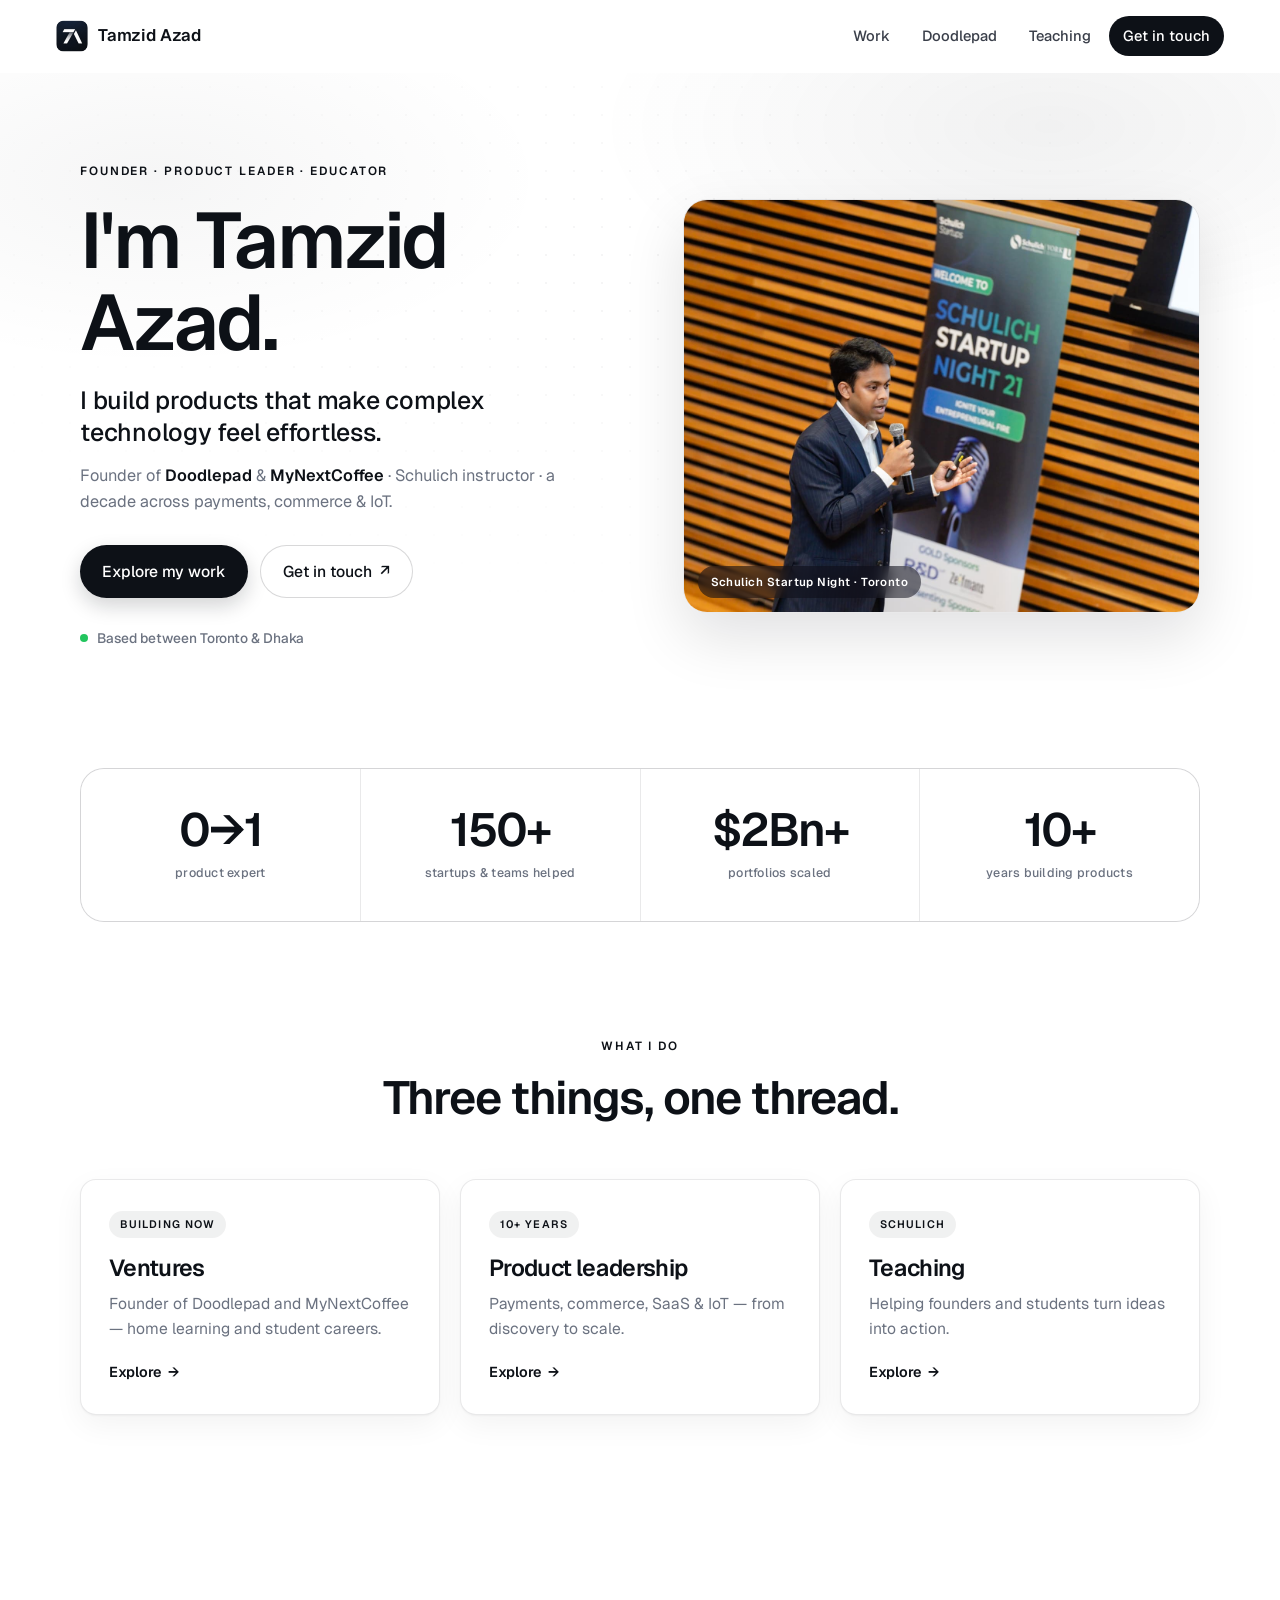
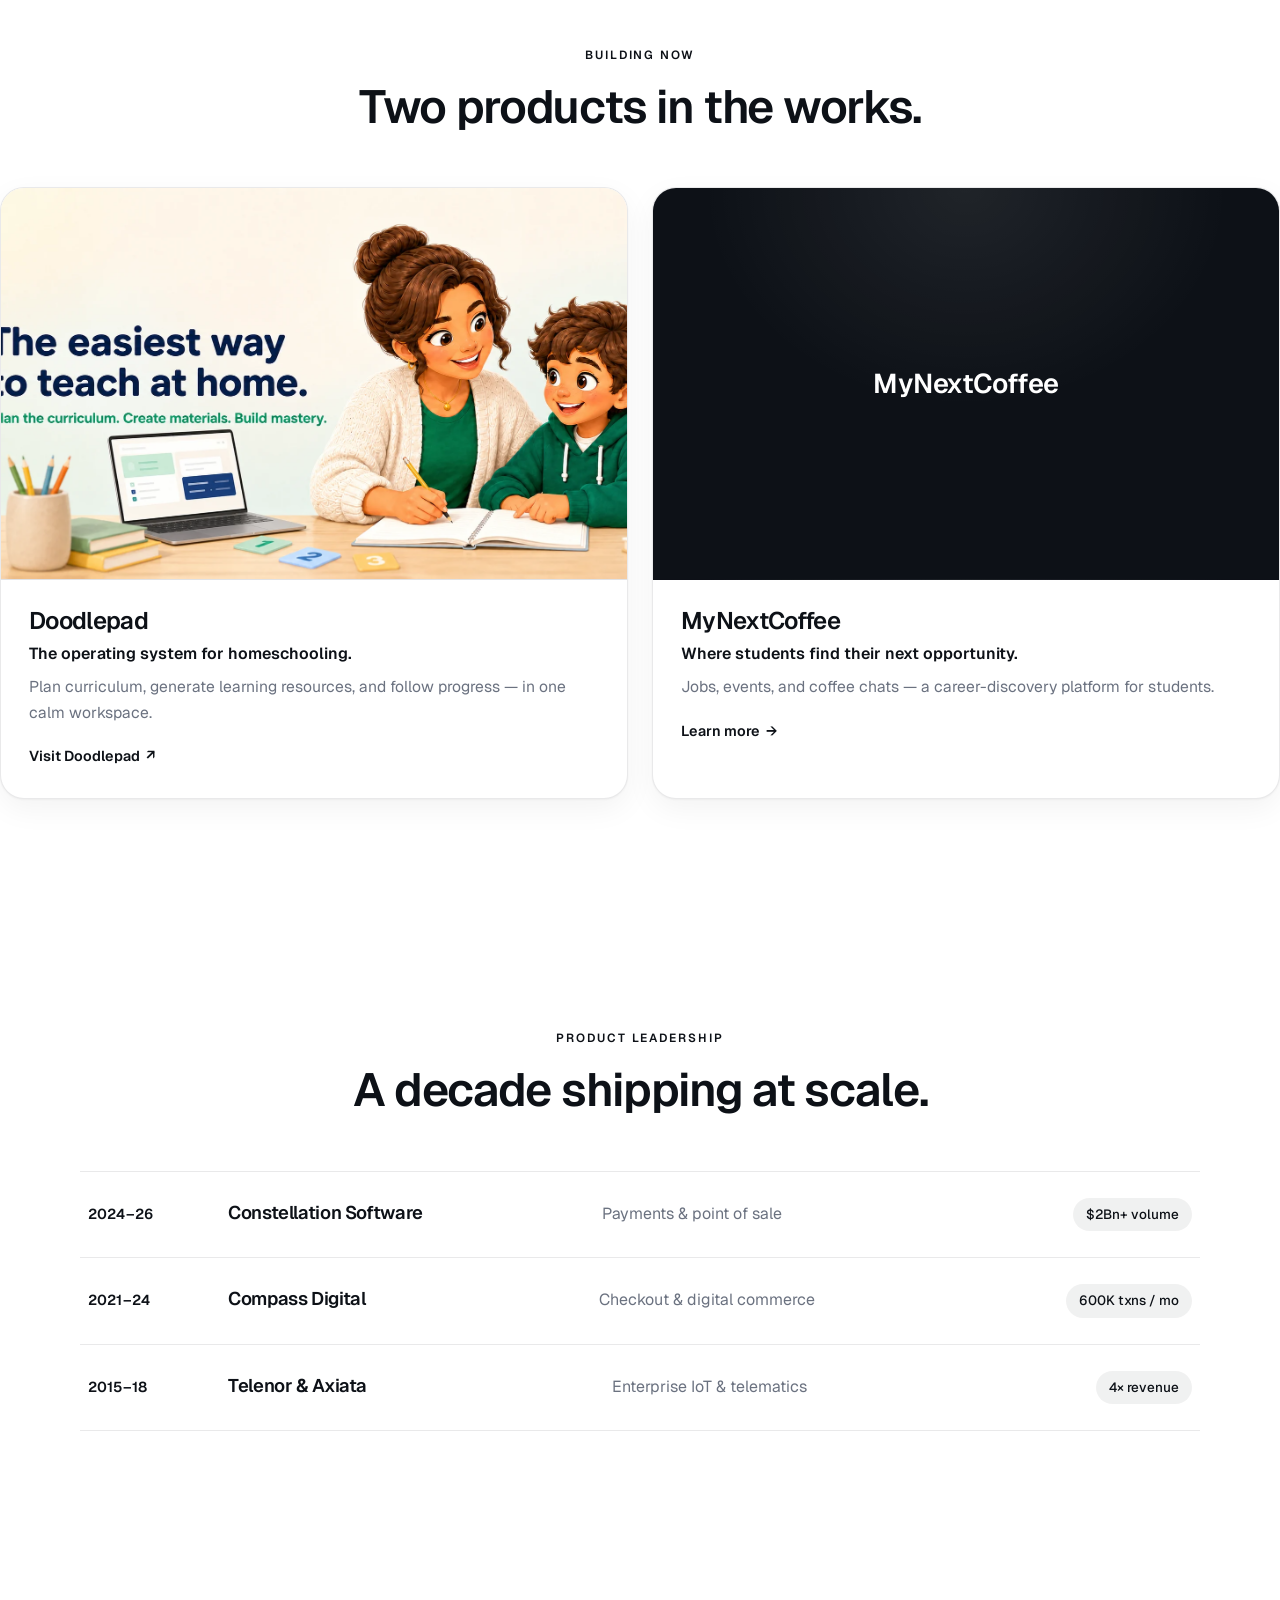
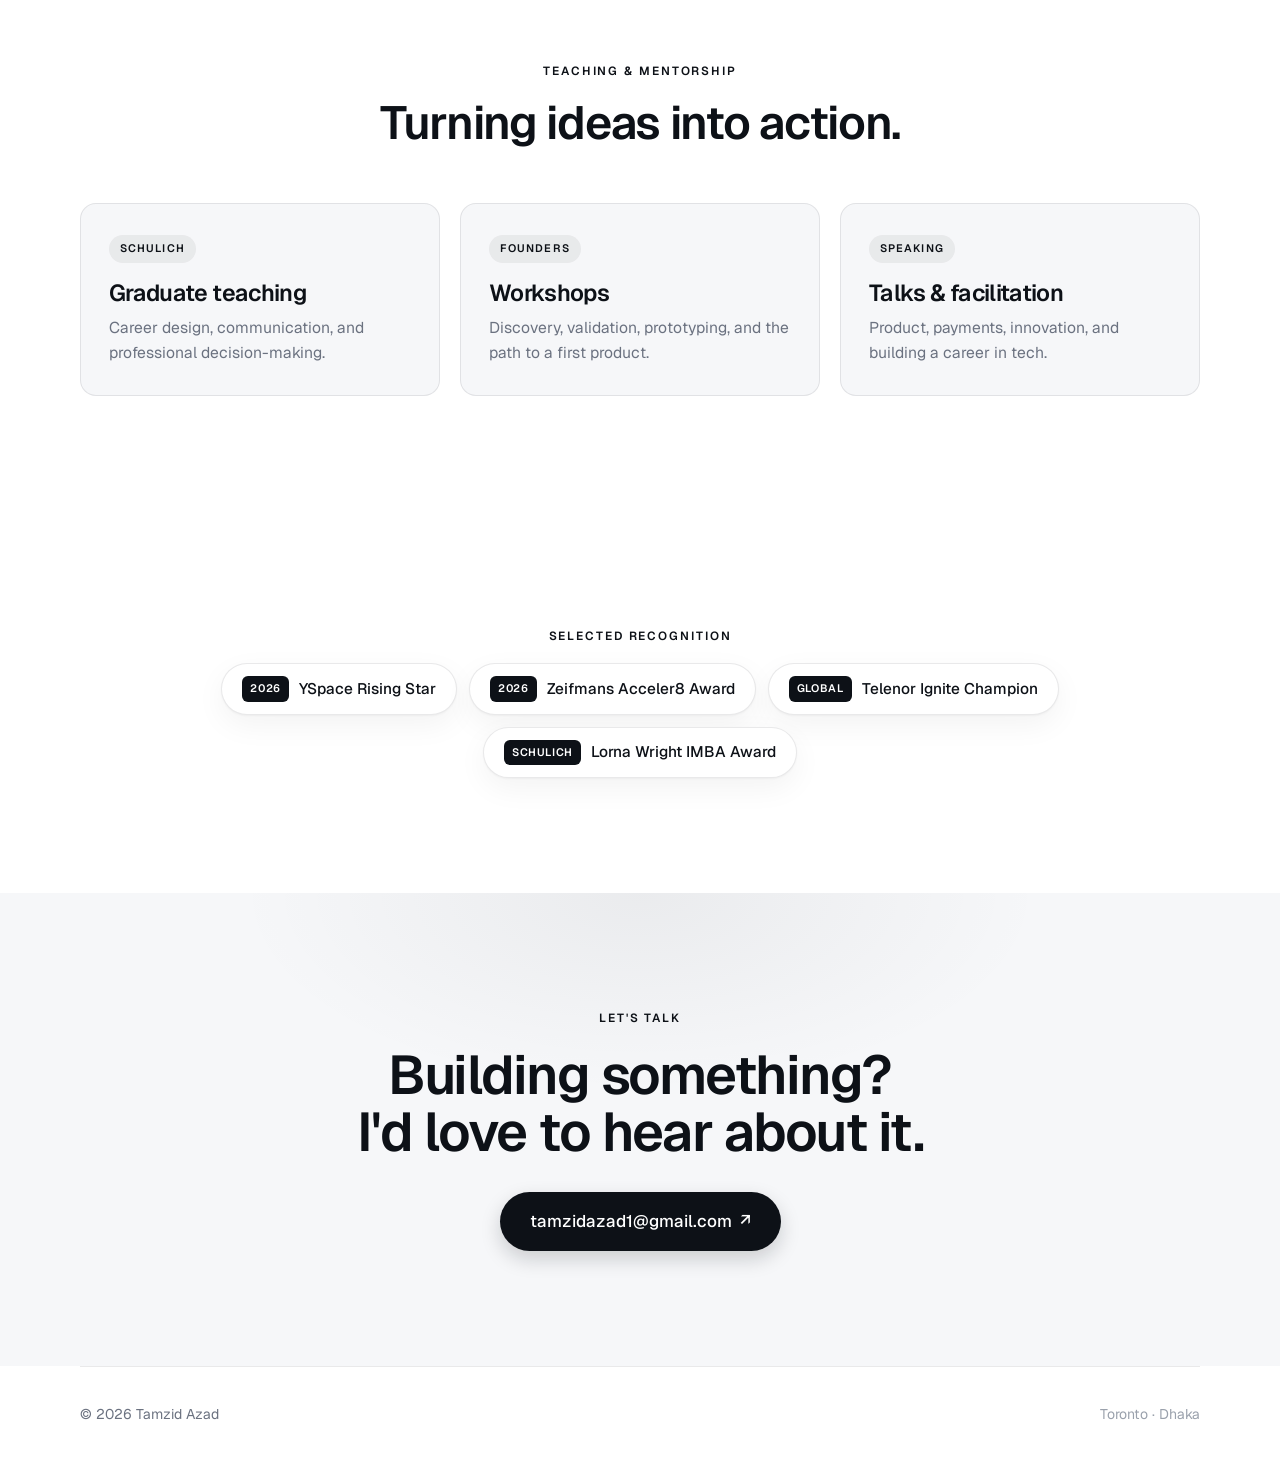
==== commit 5f1d32ab: "feat: monochrome rebrand, real logo, reframed metrics, add MyNextCoffee - Swap placeholder mark for " ====
--- a/index.html
+++ b/index.html
@@ -25,14 +25,14 @@
     <link rel="preconnect" href="https://fonts.googleapis.com">
     <link rel="preconnect" href="https://fonts.gstatic.com" crossorigin>
     <link href="https://fonts.googleapis.com/css2?family=Geist:wght@400;500;600;700&display=swap" rel="stylesheet">
-    <link rel="stylesheet" href="/styles.css?v=20261022-r3">
+    <link rel="stylesheet" href="/styles.css?v=20261022-r4">
   </head>
   <body class="home-page">
     <a class="skip-link" href="#main">Skip to main content</a>
 
     <header class="site-header">
       <a class="wordmark" href="/" aria-label="Tamzid Azad home">
-        <span class="wordmark-mark" aria-hidden="true"></span>
+        <img class="wordmark-logo" src="/assets/logo.webp" width="34" height="34" alt="" aria-hidden="true">
         Tamzid Azad
       </a>
       <nav aria-label="Primary navigation">
@@ -56,7 +56,7 @@
             <p class="eyebrow">Founder · Product leader · Educator</p>
             <h1 id="intro-title">I'm Tamzid Azad<span class="accent-dot">.</span></h1>
             <p class="hero-lede">I build products that make complex technology feel effortless.</p>
-            <p class="hero-sub">Founder &amp; CEO of <strong>Doodlepad</strong> · Schulich instructor · a decade across payments, commerce &amp; IoT.</p>
+            <p class="hero-sub">Founder of <strong>Doodlepad</strong> &amp; <strong>MyNextCoffee</strong> · Schulich instructor · a decade across payments, commerce &amp; IoT.</p>
             <div class="hero-actions">
               <a class="btn btn-primary" href="#work">Explore my work</a>
               <a class="btn btn-ghost" href="mailto:tamzidazad1@gmail.com">Get in touch <span aria-hidden="true">↗</span></a>
@@ -73,10 +73,10 @@
 
       <!-- METRICS -->
       <section class="metrics" aria-label="Career highlights">
-        <div class="metric" data-reveal><strong>$2Bn<span>+</span></strong><span class="metric-label">annual payments volume</span></div>
-        <div class="metric" data-reveal><strong>600K</strong><span class="metric-label">monthly transactions</span></div>
-        <div class="metric" data-reveal><strong>150<span>+</span></strong><span class="metric-label">startups backed</span></div>
-        <div class="metric" data-reveal><strong>10<span>+</span></strong><span class="metric-label">years shipping products</span></div>
+        <div class="metric" data-reveal><strong>0<span>→</span>1</strong><span class="metric-label">product expert</span></div>
+        <div class="metric" data-reveal><strong>150<span>+</span></strong><span class="metric-label">startups &amp; teams helped</span></div>
+        <div class="metric" data-reveal><strong>$2Bn<span>+</span></strong><span class="metric-label">portfolios scaled</span></div>
+        <div class="metric" data-reveal><strong>10<span>+</span></strong><span class="metric-label">years building products</span></div>
       </section>
 
       <!-- WHAT I DO -->
@@ -88,8 +88,8 @@
         <div class="cards">
           <article class="card" data-reveal>
             <span class="card-tag">Building now</span>
-            <h3>Doodlepad</h3>
-            <p>An operating system for homeschooling families and microschools.</p>
+            <h3>Ventures</h3>
+            <p>Founder of Doodlepad and MyNextCoffee — home learning and student careers.</p>
             <a class="card-link" href="#doodlepad">Explore <span aria-hidden="true">→</span></a>
           </article>
           <article class="card" data-reveal>
@@ -107,18 +107,34 @@
         </div>
       </section>
 
-      <!-- DOODLEPAD FEATURE -->
-      <section class="feature" id="doodlepad" aria-labelledby="doodlepad-title">
-        <div class="feature-copy" data-reveal>
+      <!-- VENTURES: BUILDING NOW -->
+      <section class="ventures" id="doodlepad" aria-labelledby="ventures-title">
+        <header class="section-head" data-reveal>
           <p class="eyebrow">Building now</p>
-          <h2 id="doodlepad-title">Doodlepad</h2>
-          <p class="feature-lede">The operating system for homeschooling.</p>
-          <p>Plan curriculum, generate learning resources, and follow progress — in one calm workspace.</p>
-          <a class="btn btn-primary" href="https://doodlepad.ai" target="_blank" rel="noopener">Visit Doodlepad <span aria-hidden="true">↗</span></a>
-        </div>
-        <figure class="feature-visual" data-reveal>
-          <img src="/media/doodlepad/doodlepad-laptop.webp" width="1774" height="887" loading="lazy" decoding="async" alt="Doodlepad home-learning platform on a laptop">
-        </figure>
+          <h2 id="ventures-title">Two products in the works.</h2>
+        </header>
+        <div class="venture-grid">
+          <article class="venture-card" data-reveal>
+            <div class="venture-cover">
+              <img src="/media/doodlepad/doodlepad-laptop.webp" width="1774" height="887" loading="lazy" decoding="async" alt="Doodlepad home-learning platform on a laptop">
+            </div>
+            <div class="venture-body">
+              <h3>Doodlepad</h3>
+              <p class="venture-tag">The operating system for homeschooling.</p>
+              <p>Plan curriculum, generate learning resources, and follow progress — in one calm workspace.</p>
+              <a class="card-link" href="https://doodlepad.ai" target="_blank" rel="noopener">Visit Doodlepad <span aria-hidden="true">↗</span></a>
+            </div>
+          </article>
+          <article class="venture-card" data-reveal>
+            <div class="venture-cover venture-cover--mnc"><span>MyNextCoffee</span></div>
+            <div class="venture-body">
+              <h3>MyNextCoffee</h3>
+              <p class="venture-tag">Where students find their next opportunity.</p>
+              <p>Jobs, events, and coffee chats — a career-discovery platform for students.</p>
+              <a class="card-link" href="#contact">Learn more <span aria-hidden="true">→</span></a>
+            </div>
+          </article>
+        </div>
       </section>
 
       <!-- EXPERIENCE -->
--- a/styles.css
+++ b/styles.css
@@ -7,19 +7,19 @@
 :root {
   /* base — near-monochrome */
   --bg:        #ffffff;
-  --bg-soft:   #fafafa;
+  --bg-soft:   #f6f7f9;
   --bg-elev:   #ffffff;
-  --ink:       #0a0a0b;
-  --ink-soft:  #3f3f46;
-  --muted:     #71717a;
-  --faint:     #a1a1aa;
-  --line:      rgba(10, 10, 20, 0.08);
-  --line-strong: rgba(10, 10, 20, 0.15);
-
-  /* one warm accent — copper */
-  --accent:      #c2552e;
-  --accent-deep: #a8441f;
-  --accent-tint: rgba(194, 85, 46, 0.10);
+  --ink:       #0d1117;
+  --ink-soft:  #3a3f4a;
+  --muted:     #6b7280;
+  --faint:     #9aa1ac;
+  --line:      rgba(13, 17, 23, 0.09);
+  --line-strong: rgba(13, 17, 23, 0.16);
+
+  /* monochrome — ink is the accent (matches the logo) */
+  --accent:      #0d1117;
+  --accent-deep: #2b3340;
+  --accent-tint: rgba(13, 17, 23, 0.06);
 
   --font: "Geist", system-ui, -apple-system, sans-serif;
 
@@ -76,8 +76,8 @@
   transition: transform .18s ease, box-shadow .25s ease, background .2s ease, border-color .2s ease, color .2s ease;
   white-space: nowrap;
 }
-.btn-primary { color: #fff; background: var(--accent); box-shadow: 0 8px 20px rgba(194,85,46,0.26); }
-.btn-primary:hover { background: var(--accent-deep); transform: translateY(-2px); box-shadow: 0 14px 28px rgba(194,85,46,0.32); }
+.btn-primary { color: #fff; background: var(--accent); box-shadow: 0 8px 20px rgba(13,17,23,0.18); }
+.btn-primary:hover { background: var(--accent-deep); transform: translateY(-2px); box-shadow: 0 14px 28px rgba(13,17,23,0.24); }
 .btn-ghost { color: var(--ink); background: var(--bg-elev); border: 1px solid var(--line-strong); }
 .btn-ghost:hover { transform: translateY(-2px); border-color: var(--ink); }
 .btn-lg { padding: 16px 30px; font-size: 1.06rem; }
@@ -94,7 +94,7 @@
 }
 .site-header.is-scrolled { border-bottom-color: var(--line); }
 .wordmark { display: inline-flex; align-items: center; gap: 10px; font-weight: 600; font-size: 1.05rem; letter-spacing: -0.01em; }
-.wordmark-mark { width: 13px; height: 13px; border-radius: 4px; background: var(--accent); }
+.wordmark-logo { width: 32px; height: 32px; border-radius: 8px; display: block; }
 .site-header nav { display: flex; align-items: center; gap: 4px; }
 .site-header nav a { font-size: 0.92rem; color: var(--ink-soft); font-weight: 500; padding: 8px 14px; border-radius: 999px; transition: color .2s, background .2s; }
 .site-header nav a:hover { color: var(--ink); background: rgba(10,10,20,0.04); }
@@ -109,8 +109,8 @@
 .halo {
   position: absolute; inset: 0;
   background:
-    radial-gradient(52% 46% at 82% 8%, rgba(194,85,46,0.12), transparent 68%),
-    radial-gradient(44% 40% at 12% 16%, rgba(10,10,30,0.045), transparent 70%);
+    radial-gradient(52% 46% at 82% 8%, rgba(13,17,23,0.06), transparent 68%),
+    radial-gradient(44% 40% at 12% 16%, rgba(13,17,23,0.038), transparent 70%);
 }
 .grid-overlay {
   position: absolute; inset: 0;
@@ -183,14 +183,29 @@
 .card-soft { box-shadow: none; background: var(--bg-soft); }
 
 /* ============================================================
-   DOODLEPAD FEATURE
-   ============================================================ */
-.feature { display: grid; grid-template-columns: 0.9fr 1.1fr; gap: clamp(32px, 5vw, 68px); align-items: center; }
-.feature-copy h2 { font-size: clamp(2.4rem, 5vw, 3.4rem); margin-bottom: 14px; }
-.feature-lede { font-size: 1.28rem; font-weight: 600; color: var(--ink); margin-bottom: 12px; letter-spacing: -0.02em; }
-.feature-copy p { color: var(--muted); max-width: 42ch; margin-bottom: 26px; }
-.feature-visual { margin: 0; }
-.feature-visual img { border-radius: var(--radius); box-shadow: var(--shadow-lg); border: 1px solid var(--line); }
+   VENTURES — BUILDING NOW
+   ============================================================ */
+.venture-grid { display: grid; grid-template-columns: 1fr 1fr; gap: 24px; }
+.venture-card {
+  display: flex; flex-direction: column;
+  background: var(--bg-elev); border: 1px solid var(--line); border-radius: var(--radius-lg);
+  overflow: hidden; box-shadow: var(--shadow);
+  transition: transform .22s ease, box-shadow .25s ease, border-color .25s ease;
+}
+.venture-card:hover { transform: translateY(-5px); box-shadow: var(--shadow-lg); }
+.venture-cover { aspect-ratio: 16 / 10; overflow: hidden; background: var(--bg-soft); border-bottom: 1px solid var(--line); }
+.venture-cover img { width: 100%; height: 100%; object-fit: cover; }
+.venture-cover--mnc {
+  display: flex; align-items: center; justify-content: center;
+  background: var(--ink);
+  background-image: radial-gradient(60% 80% at 50% 0%, rgba(255,255,255,0.08), transparent 70%);
+}
+.venture-cover--mnc span { color: #fff; font-weight: 600; font-size: 1.7rem; letter-spacing: -0.02em; }
+.venture-body { display: flex; flex-direction: column; align-items: flex-start; gap: 8px; padding: 28px 28px 30px; }
+.venture-body h3 { font-size: 1.5rem; }
+.venture-tag { font-weight: 600; color: var(--ink); }
+.venture-body > p:not(.venture-tag) { color: var(--muted); font-size: 0.98rem; }
+.venture-body .card-link { margin-top: 12px; }
 
 /* ============================================================
    EXPERIENCE TIMELINE
@@ -217,7 +232,7 @@
 .contact { position: relative; overflow: hidden; text-align: center; background: var(--bg-soft); }
 .contact::before {
   content: ""; position: absolute; inset: 0; pointer-events: none;
-  background: radial-gradient(45% 60% at 50% 0%, rgba(194,85,46,0.10), transparent 70%);
+  background: radial-gradient(45% 60% at 50% 0%, rgba(13,17,23,0.05), transparent 70%);
 }
 .contact-inner { position: relative; z-index: 1; }
 .contact h2 { font-size: clamp(2.2rem, 5vw, 3.4rem); margin-bottom: 32px; }
@@ -245,8 +260,7 @@
 @media (max-width: 920px) {
   .hero-inner { grid-template-columns: 1fr; gap: 36px; }
   .hero-photo { order: 2; }
-  .feature { grid-template-columns: 1fr; }
-  .feature-visual { order: -1; }
+  .venture-grid { grid-template-columns: 1fr; }
   .metrics { grid-template-columns: repeat(2, 1fr); }
   .cards { grid-template-columns: 1fr 1fr; }
 }
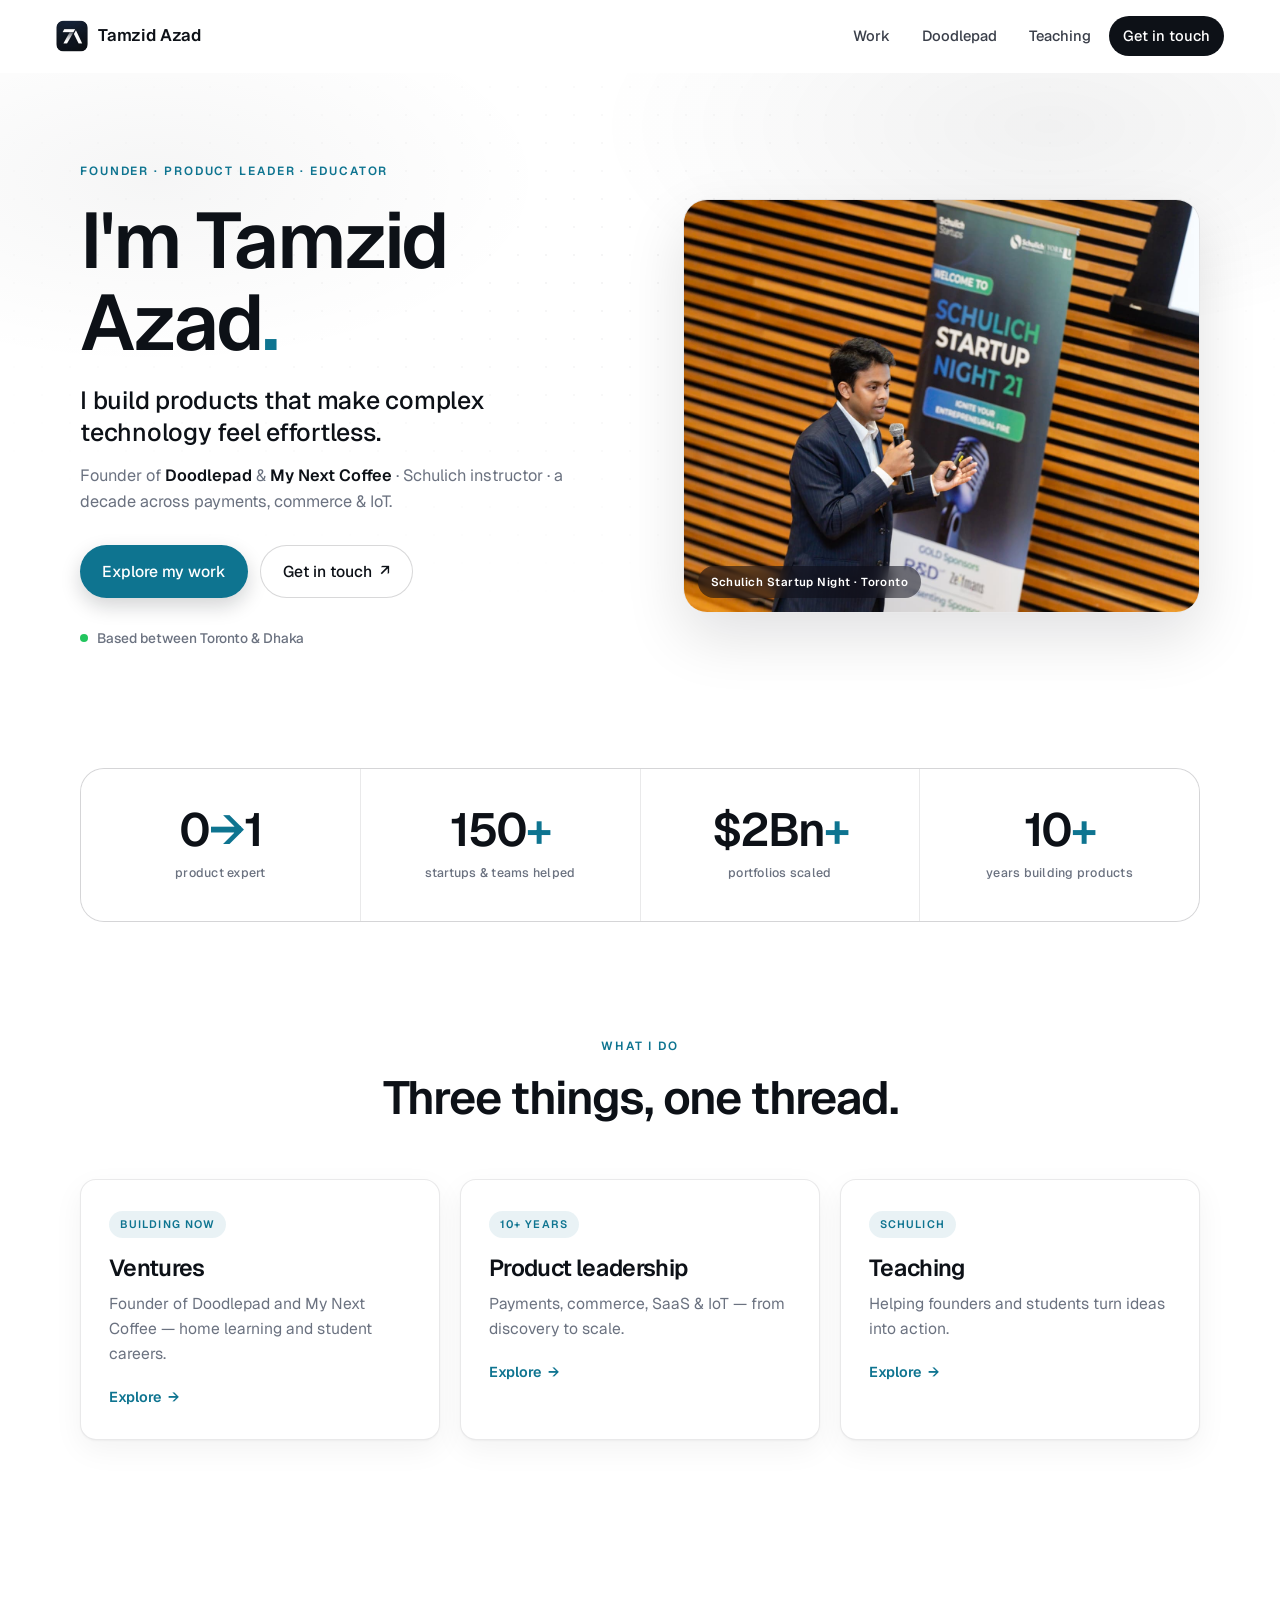
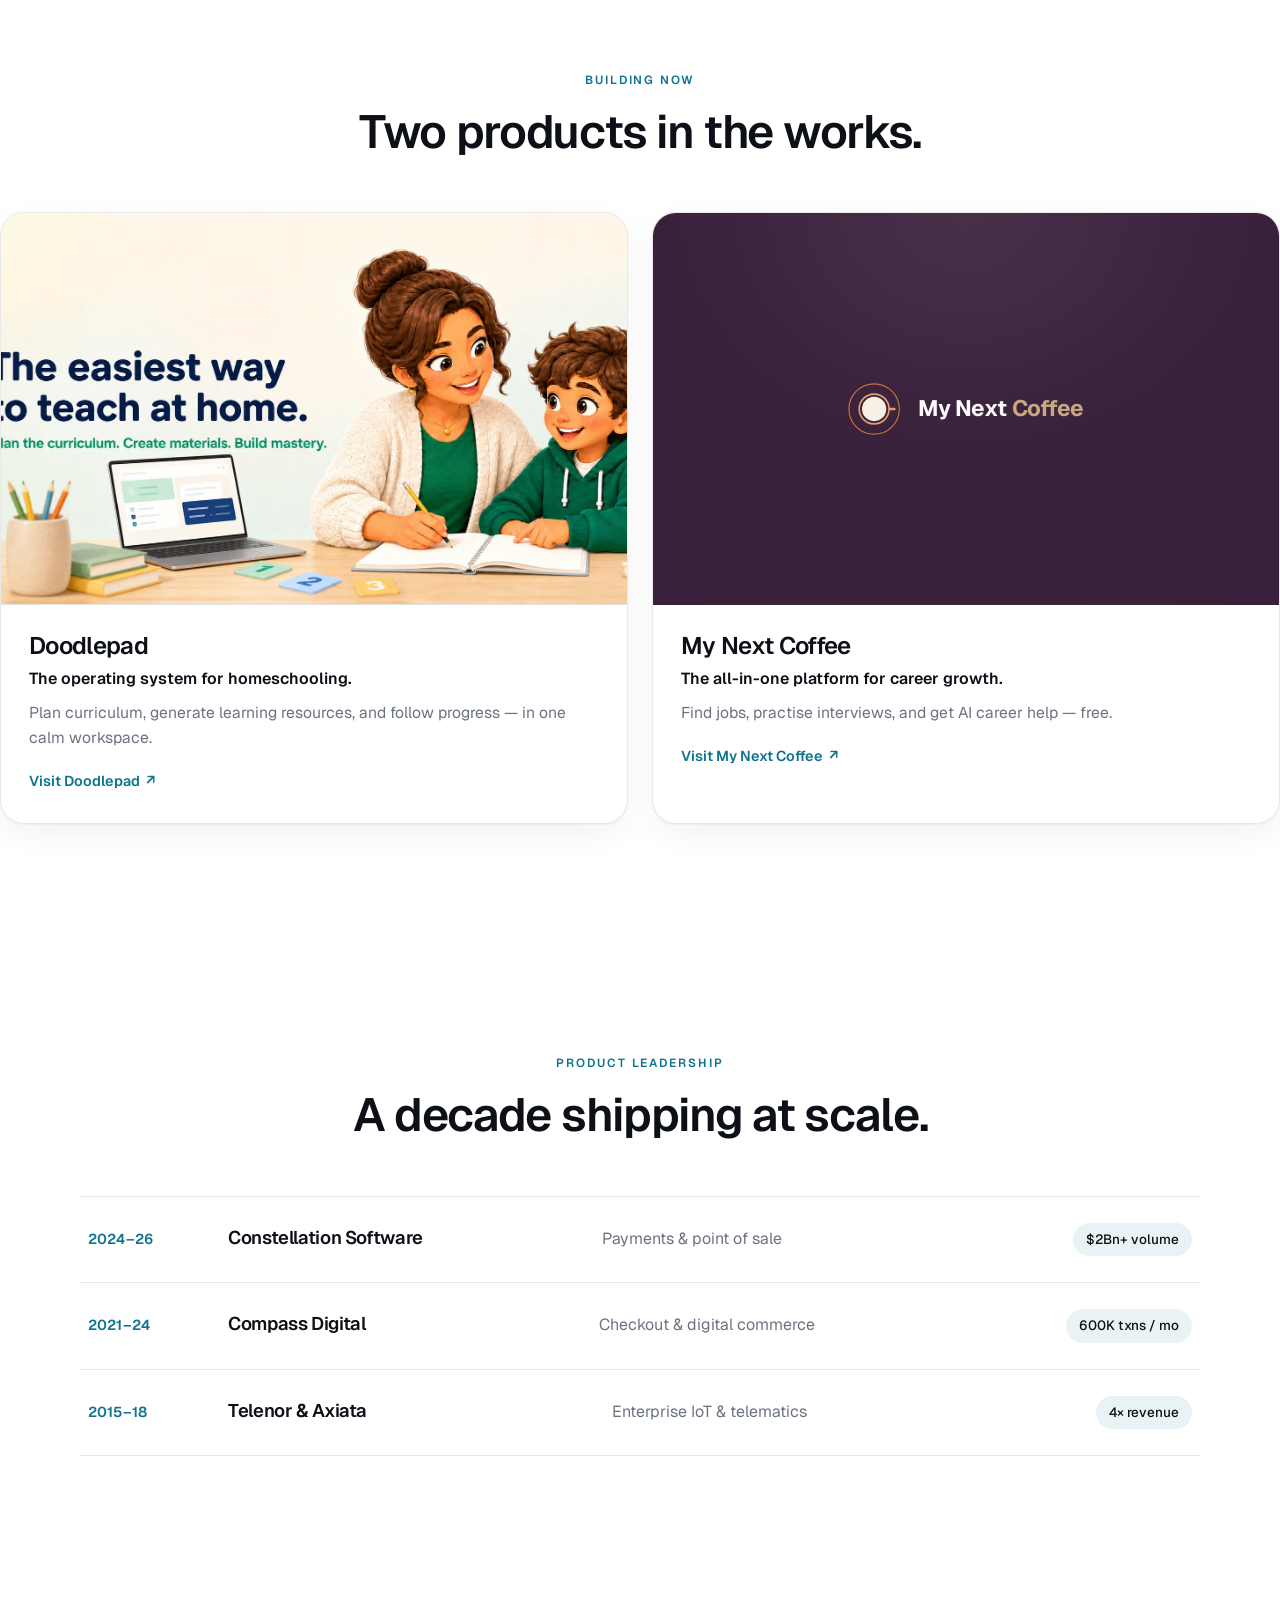
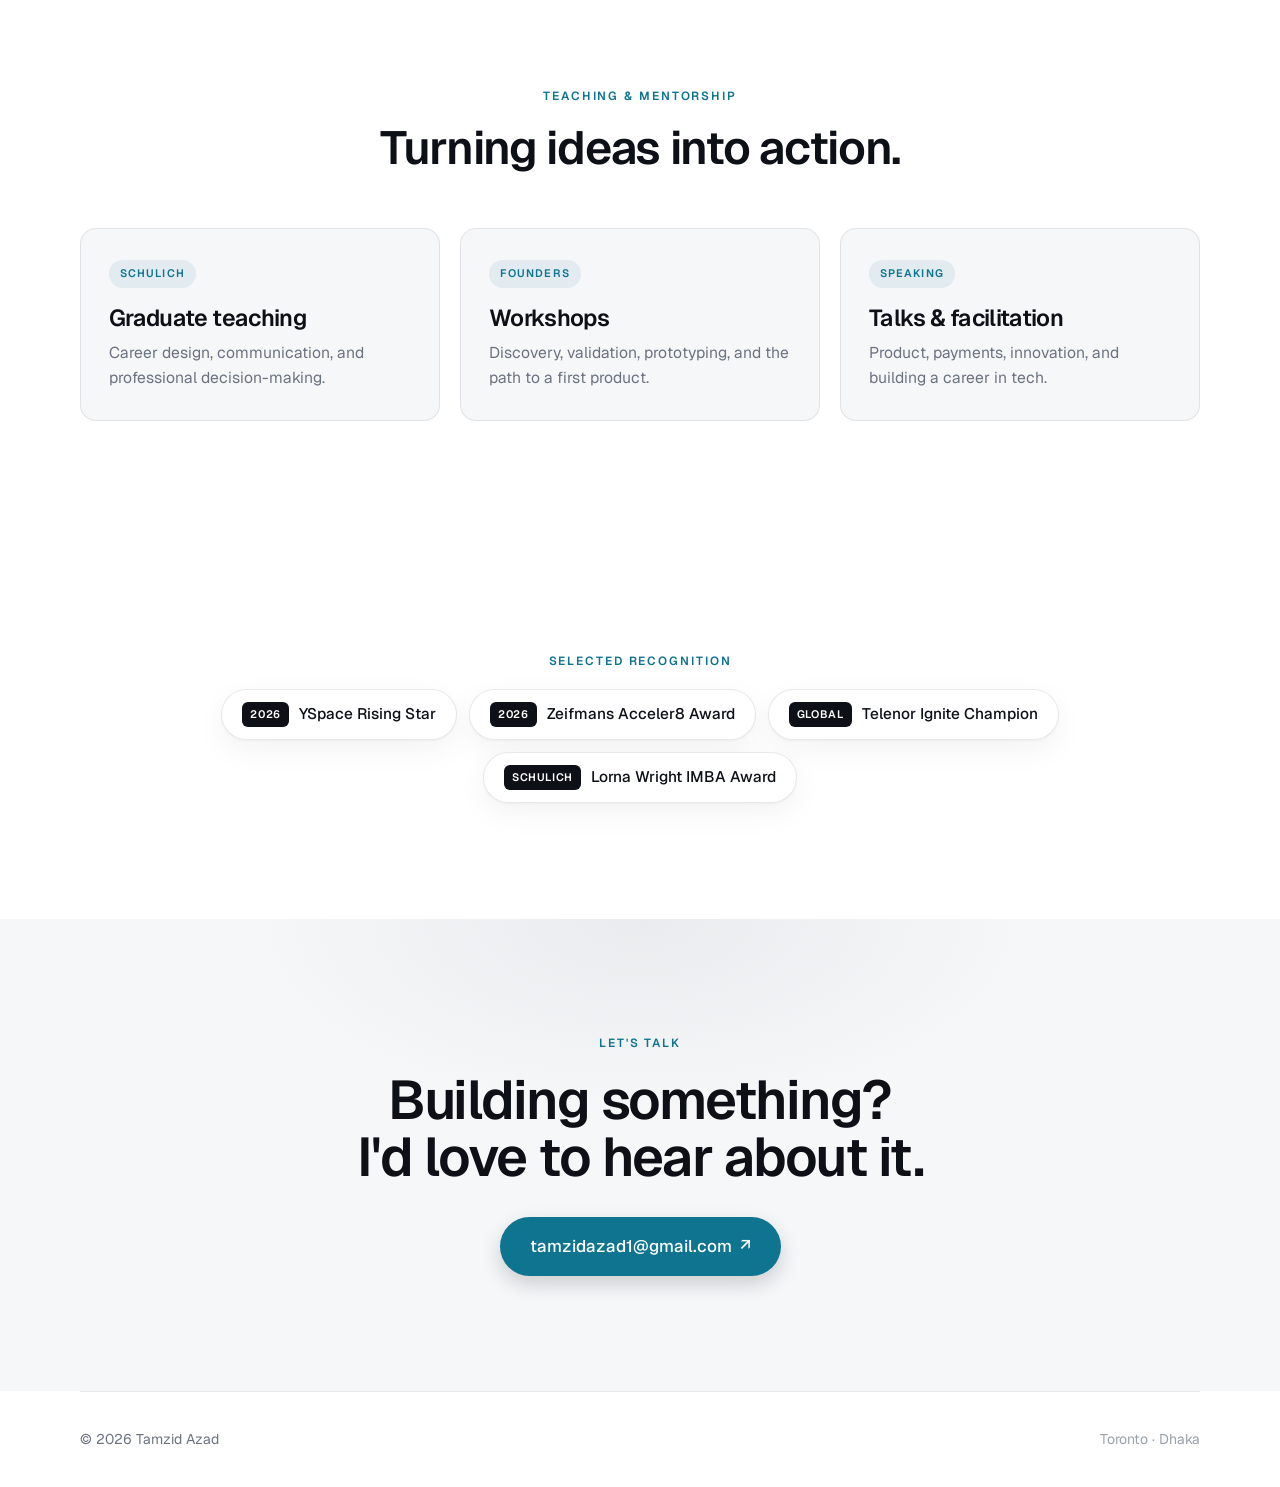
==== commit 85ff696e: "feat: petrol-teal accent + real My Next Coffee branding - Add a petrol-teal accent (#0e7490) over th" ====
--- a/index.html
+++ b/index.html
@@ -25,7 +25,7 @@
     <link rel="preconnect" href="https://fonts.googleapis.com">
     <link rel="preconnect" href="https://fonts.gstatic.com" crossorigin>
     <link href="https://fonts.googleapis.com/css2?family=Geist:wght@400;500;600;700&display=swap" rel="stylesheet">
-    <link rel="stylesheet" href="/styles.css?v=20261022-r4">
+    <link rel="stylesheet" href="/styles.css?v=20261022-r5">
   </head>
   <body class="home-page">
     <a class="skip-link" href="#main">Skip to main content</a>
@@ -56,7 +56,7 @@
             <p class="eyebrow">Founder · Product leader · Educator</p>
             <h1 id="intro-title">I'm Tamzid Azad<span class="accent-dot">.</span></h1>
             <p class="hero-lede">I build products that make complex technology feel effortless.</p>
-            <p class="hero-sub">Founder of <strong>Doodlepad</strong> &amp; <strong>MyNextCoffee</strong> · Schulich instructor · a decade across payments, commerce &amp; IoT.</p>
+            <p class="hero-sub">Founder of <strong>Doodlepad</strong> &amp; <strong>My Next Coffee</strong> · Schulich instructor · a decade across payments, commerce &amp; IoT.</p>
             <div class="hero-actions">
               <a class="btn btn-primary" href="#work">Explore my work</a>
               <a class="btn btn-ghost" href="mailto:tamzidazad1@gmail.com">Get in touch <span aria-hidden="true">↗</span></a>
@@ -89,7 +89,7 @@
           <article class="card" data-reveal>
             <span class="card-tag">Building now</span>
             <h3>Ventures</h3>
-            <p>Founder of Doodlepad and MyNextCoffee — home learning and student careers.</p>
+            <p>Founder of Doodlepad and My Next Coffee — home learning and student careers.</p>
             <a class="card-link" href="#doodlepad">Explore <span aria-hidden="true">→</span></a>
           </article>
           <article class="card" data-reveal>
@@ -126,12 +126,22 @@
             </div>
           </article>
           <article class="venture-card" data-reveal>
-            <div class="venture-cover venture-cover--mnc"><span>MyNextCoffee</span></div>
+            <div class="venture-cover venture-cover--mnc">
+              <div class="mnc-lockup">
+                <svg class="mnc-mark" viewBox="0 0 240 240" role="img" aria-label="My Next Coffee">
+                  <circle cx="112" cy="120" r="108" fill="none" stroke="#C8713A" stroke-width="5" />
+                  <circle cx="112" cy="120" r="64" fill="none" stroke="#E89B62" stroke-width="7" />
+                  <circle cx="112" cy="120" r="52" fill="#F5EFE6" />
+                  <line x1="179.5" y1="120" x2="198.5" y2="120" stroke="#E89B62" stroke-width="11" stroke-linecap="round" />
+                </svg>
+                <span class="mnc-word"><span class="mnc-a">My Next</span> <span class="mnc-b">Coffee</span></span>
+              </div>
+            </div>
             <div class="venture-body">
-              <h3>MyNextCoffee</h3>
-              <p class="venture-tag">Where students find their next opportunity.</p>
-              <p>Jobs, events, and coffee chats — a career-discovery platform for students.</p>
-              <a class="card-link" href="#contact">Learn more <span aria-hidden="true">→</span></a>
+              <h3>My Next Coffee</h3>
+              <p class="venture-tag">The all-in-one platform for career growth.</p>
+              <p>Find jobs, practise interviews, and get AI career help — free.</p>
+              <a class="card-link" href="https://www.mynextcoffee.live" target="_blank" rel="noopener">Visit My Next Coffee <span aria-hidden="true">↗</span></a>
             </div>
           </article>
         </div>
--- a/styles.css
+++ b/styles.css
@@ -16,10 +16,10 @@
   --line:      rgba(13, 17, 23, 0.09);
   --line-strong: rgba(13, 17, 23, 0.16);
 
-  /* monochrome — ink is the accent (matches the logo) */
-  --accent:      #0d1117;
-  --accent-deep: #2b3340;
-  --accent-tint: rgba(13, 17, 23, 0.06);
+  /* accent — petrol teal */
+  --accent:      #0e7490;
+  --accent-deep: #0c6378;
+  --accent-tint: rgba(14, 116, 144, 0.09);
 
   --font: "Geist", system-ui, -apple-system, sans-serif;
 
@@ -197,10 +197,14 @@
 .venture-cover img { width: 100%; height: 100%; object-fit: cover; }
 .venture-cover--mnc {
   display: flex; align-items: center; justify-content: center;
-  background: var(--ink);
-  background-image: radial-gradient(60% 80% at 50% 0%, rgba(255,255,255,0.08), transparent 70%);
-}
-.venture-cover--mnc span { color: #fff; font-weight: 600; font-size: 1.7rem; letter-spacing: -0.02em; }
+  background: #39213B;
+  background-image: radial-gradient(70% 90% at 50% 0%, rgba(255,255,255,0.07), transparent 70%);
+}
+.mnc-lockup { display: flex; align-items: center; gap: 14px; }
+.mnc-mark { width: 56px; height: 56px; flex: none; }
+.mnc-word { font-weight: 700; font-size: 1.4rem; letter-spacing: -0.02em; white-space: nowrap; }
+.mnc-a { color: #FAFAF8; }
+.mnc-b { color: #C8A882; }
 .venture-body { display: flex; flex-direction: column; align-items: flex-start; gap: 8px; padding: 28px 28px 30px; }
 .venture-body h3 { font-size: 1.5rem; }
 .venture-tag { font-weight: 600; color: var(--ink); }
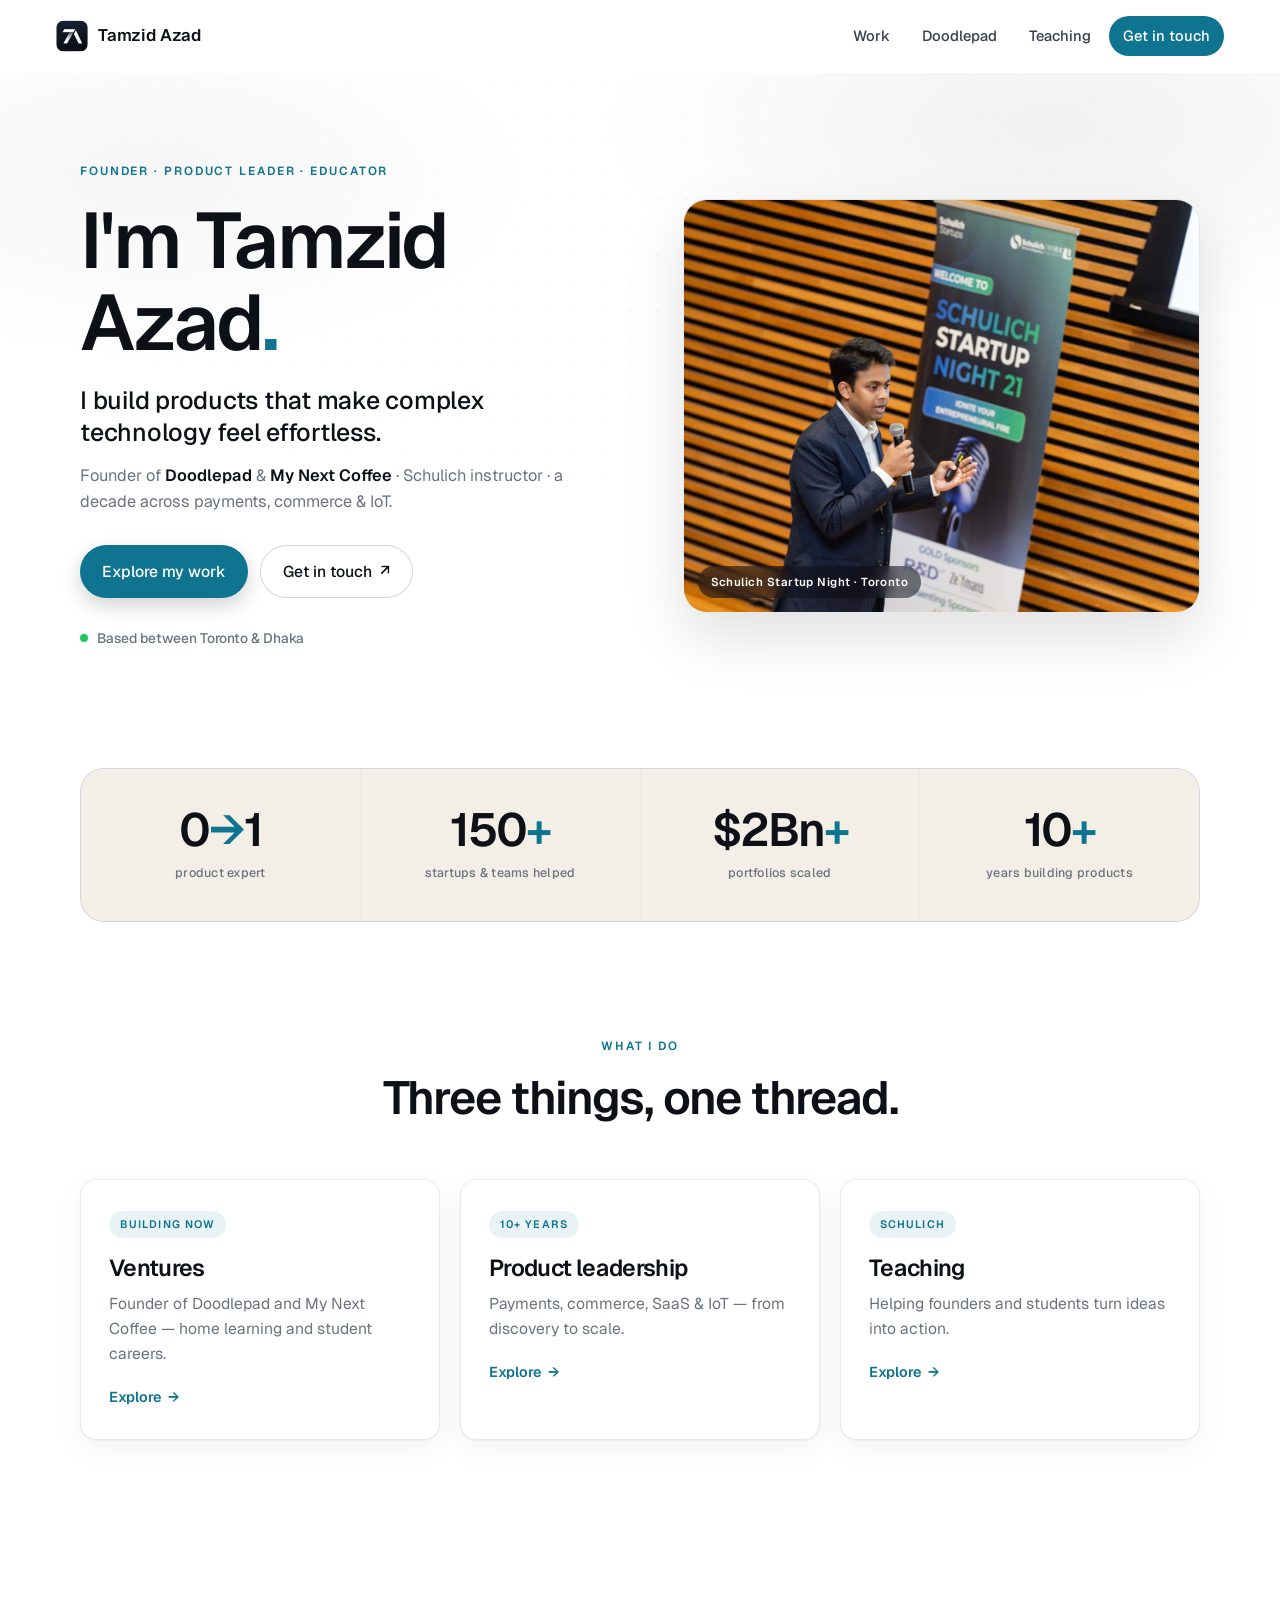
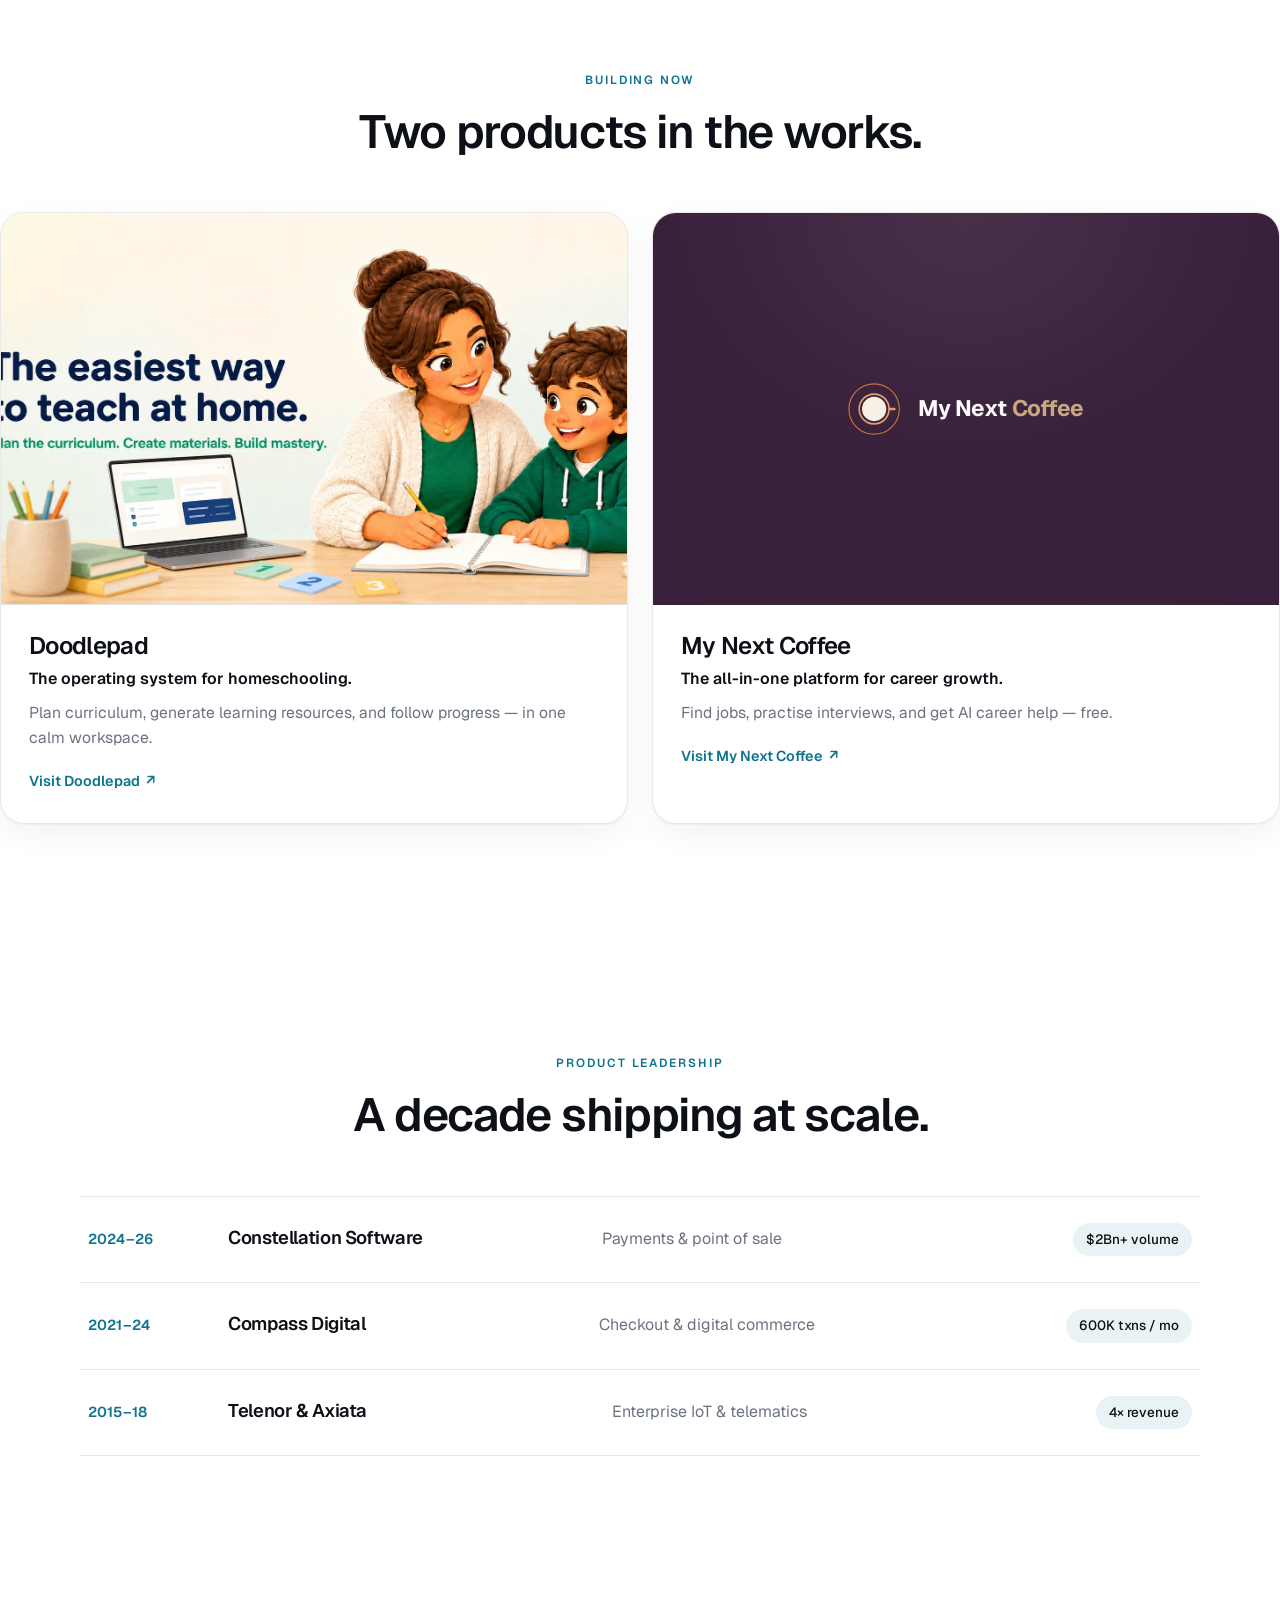
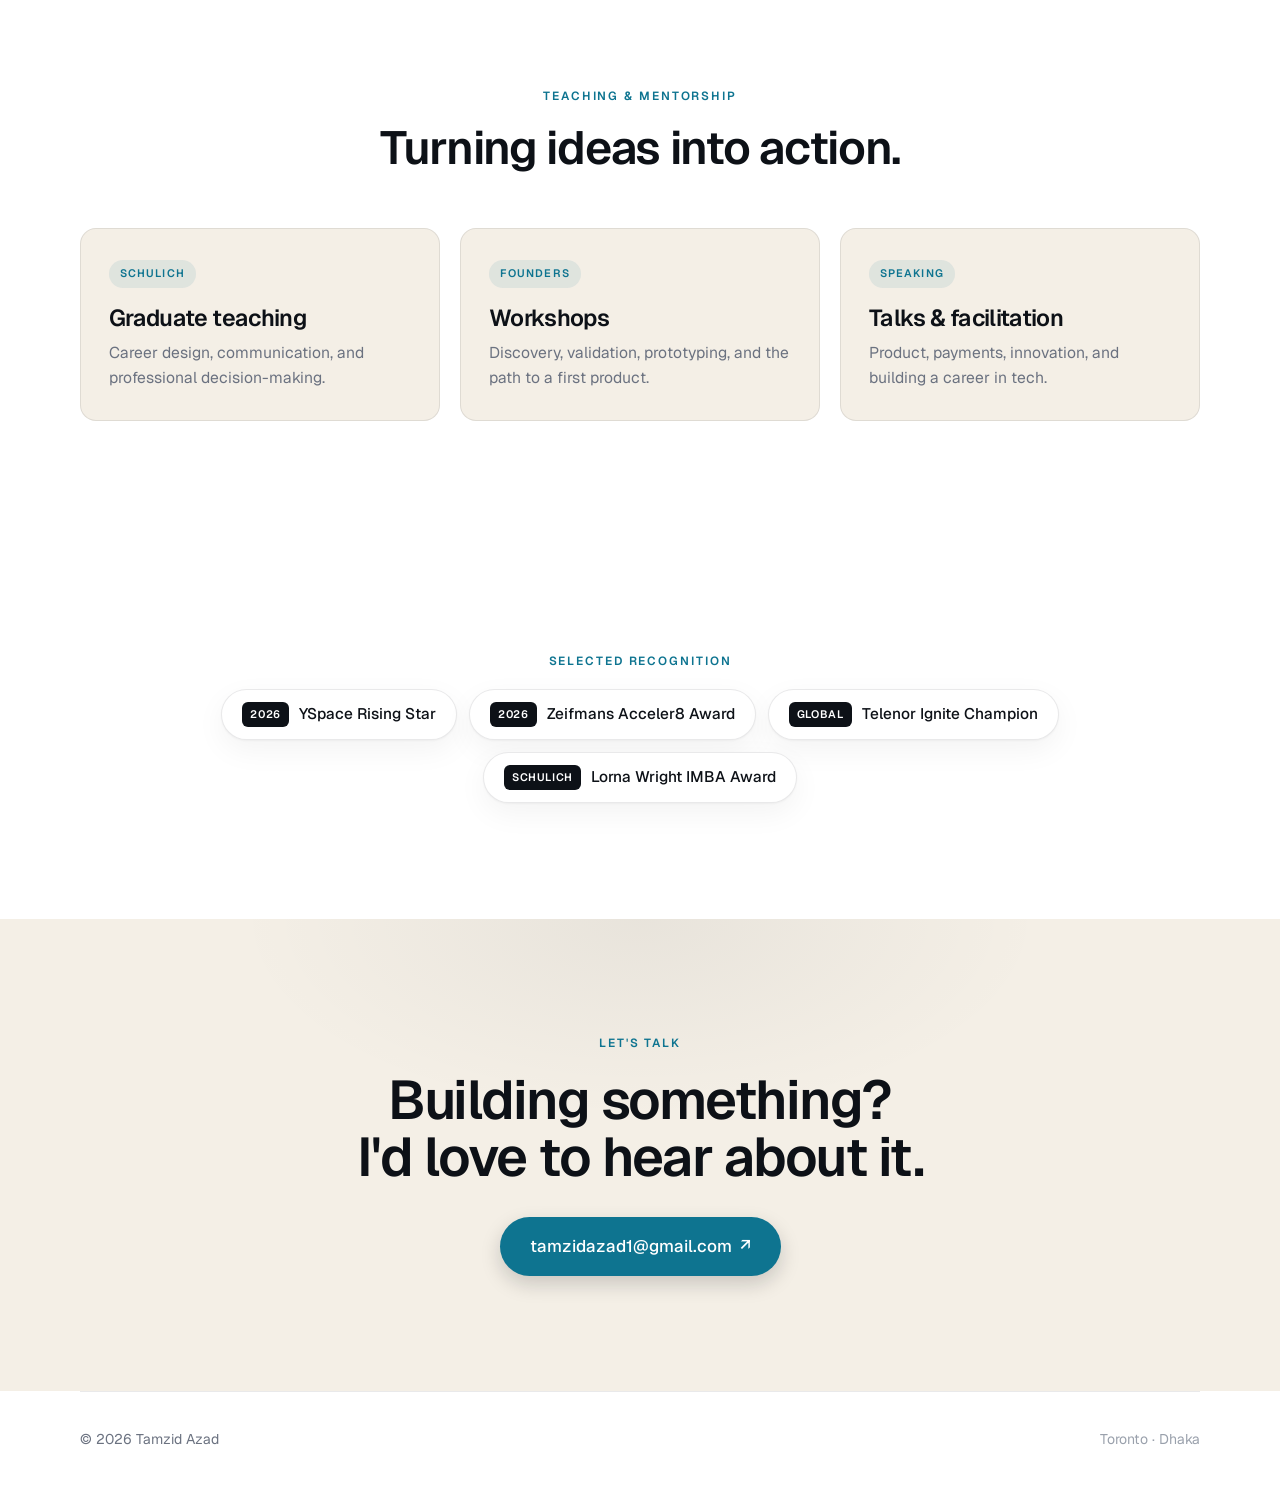
==== commit d0c7128c: "feat: warm sand third tone + teal header CTA - Make the header 'Get in touch' button teal to match t" ====
--- a/index.html
+++ b/index.html
@@ -25,7 +25,7 @@
     <link rel="preconnect" href="https://fonts.googleapis.com">
     <link rel="preconnect" href="https://fonts.gstatic.com" crossorigin>
     <link href="https://fonts.googleapis.com/css2?family=Geist:wght@400;500;600;700&display=swap" rel="stylesheet">
-    <link rel="stylesheet" href="/styles.css?v=20261022-r5">
+    <link rel="stylesheet" href="/styles.css?v=20261022-r6">
   </head>
   <body class="home-page">
     <a class="skip-link" href="#main">Skip to main content</a>
--- a/styles.css
+++ b/styles.css
@@ -8,6 +8,7 @@
   /* base — near-monochrome */
   --bg:        #ffffff;
   --bg-soft:   #f6f7f9;
+  --sand:      #f4efe6;
   --bg-elev:   #ffffff;
   --ink:       #0d1117;
   --ink-soft:  #3a3f4a;
@@ -98,8 +99,8 @@
 .site-header nav { display: flex; align-items: center; gap: 4px; }
 .site-header nav a { font-size: 0.92rem; color: var(--ink-soft); font-weight: 500; padding: 8px 14px; border-radius: 999px; transition: color .2s, background .2s; }
 .site-header nav a:hover { color: var(--ink); background: rgba(10,10,20,0.04); }
-.nav-cta { color: #fff !important; background: var(--ink); }
-.nav-cta:hover { background: var(--accent) !important; }
+.nav-cta { color: #fff !important; background: var(--accent); }
+.nav-cta:hover { background: var(--accent-deep) !important; }
 
 /* ============================================================
    HERO
@@ -157,7 +158,7 @@
   background: var(--line); border: 1px solid var(--line); border-radius: var(--radius-lg); overflow: hidden;
   margin-top: clamp(10px, 3vw, 28px); padding: 0 !important;
 }
-.metric { background: var(--bg-elev); padding: clamp(24px, 3vw, 38px) clamp(16px, 2vw, 28px); text-align: center; }
+.metric { background: var(--sand); padding: clamp(24px, 3vw, 38px) clamp(16px, 2vw, 28px); text-align: center; }
 .metric strong { display: block; font-weight: 600; font-size: clamp(2rem, 4vw, 2.9rem); letter-spacing: -0.04em; line-height: 1; color: var(--ink); }
 .metric strong span { color: var(--accent); }
 .metric-label { display: block; margin-top: 10px; font-size: 0.78rem; color: var(--muted); font-weight: 500; letter-spacing: 0.02em; }
@@ -180,7 +181,7 @@
 .card-link { display: inline-flex; align-items: center; gap: 6px; margin-top: 20px; font-weight: 600; font-size: 0.9rem; color: var(--accent); }
 .card-link span { transition: transform .2s ease; }
 .card:hover .card-link span { transform: translateX(4px); }
-.card-soft { box-shadow: none; background: var(--bg-soft); }
+.card-soft { box-shadow: none; background: var(--sand); }
 
 /* ============================================================
    VENTURES — BUILDING NOW
@@ -233,7 +234,7 @@
 /* ============================================================
    CONTACT
    ============================================================ */
-.contact { position: relative; overflow: hidden; text-align: center; background: var(--bg-soft); }
+.contact { position: relative; overflow: hidden; text-align: center; background: var(--sand); }
 .contact::before {
   content: ""; position: absolute; inset: 0; pointer-events: none;
   background: radial-gradient(45% 60% at 50% 0%, rgba(13,17,23,0.05), transparent 70%);
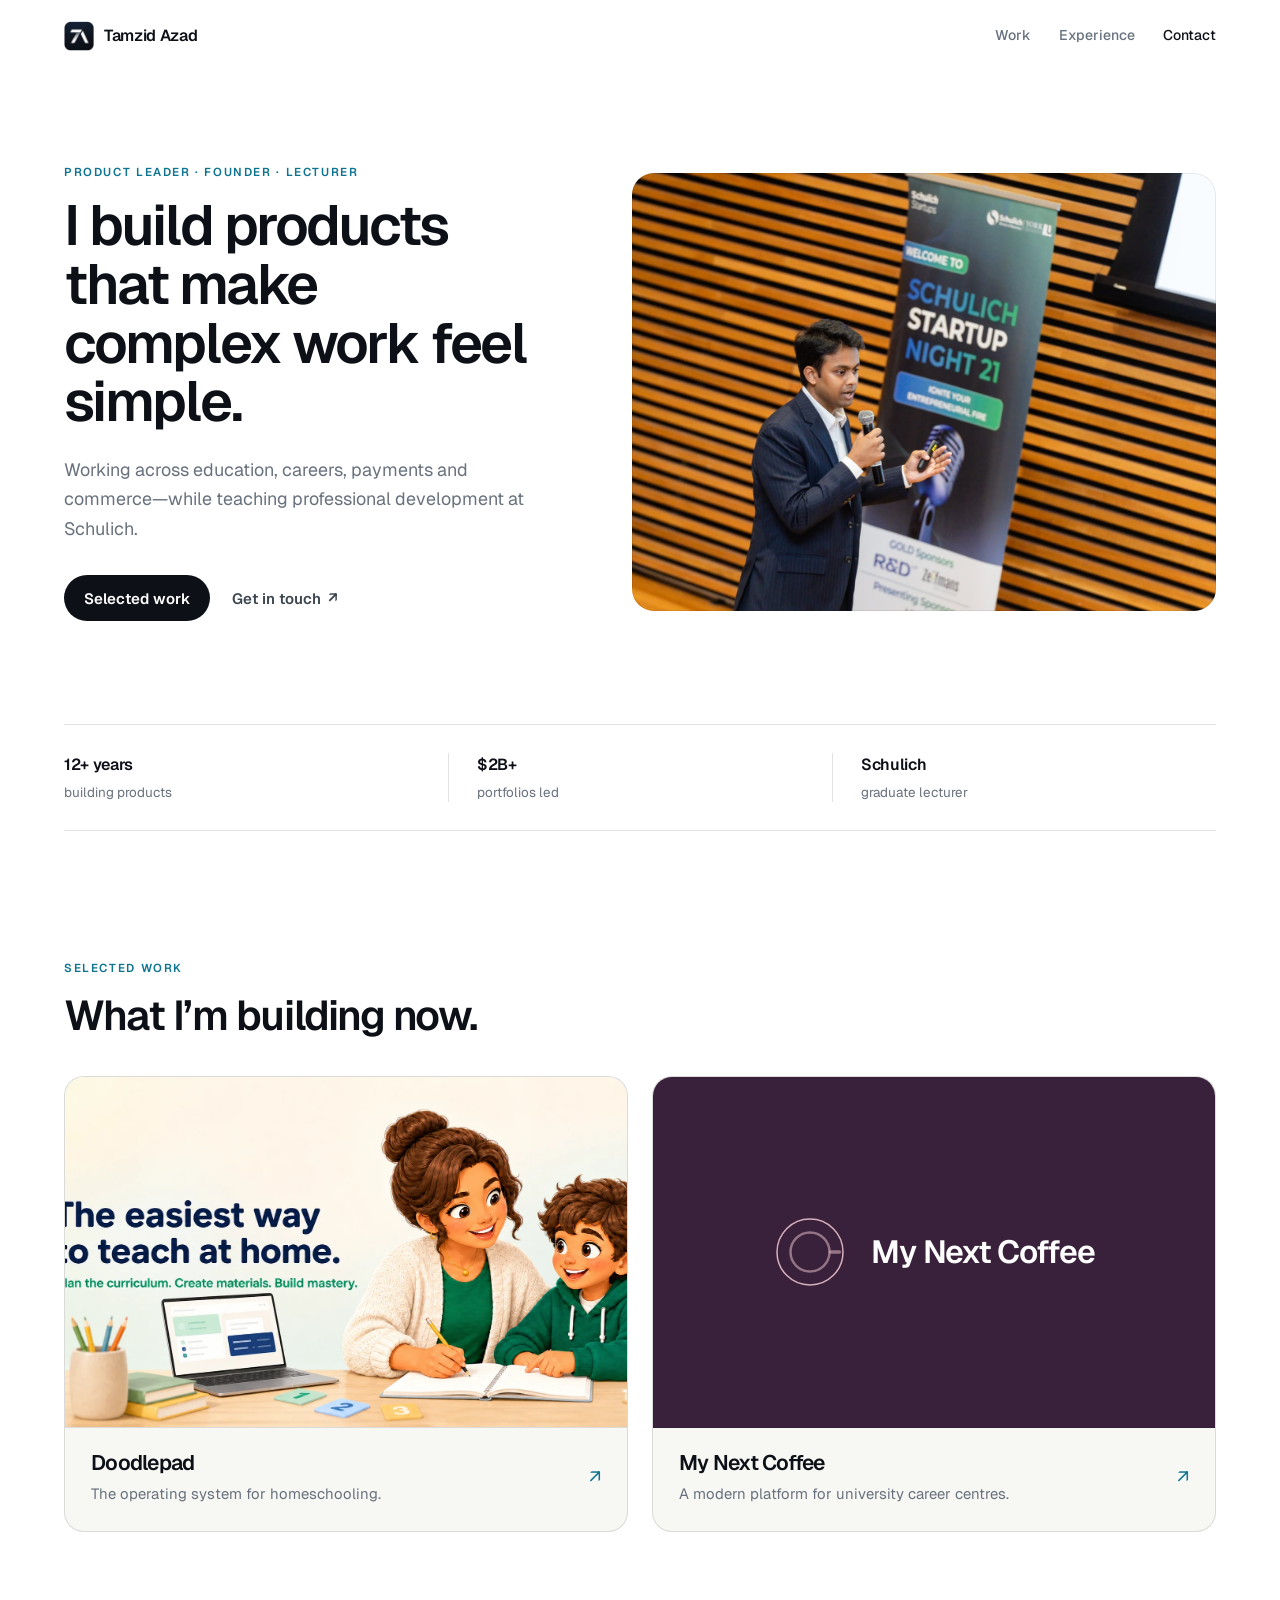
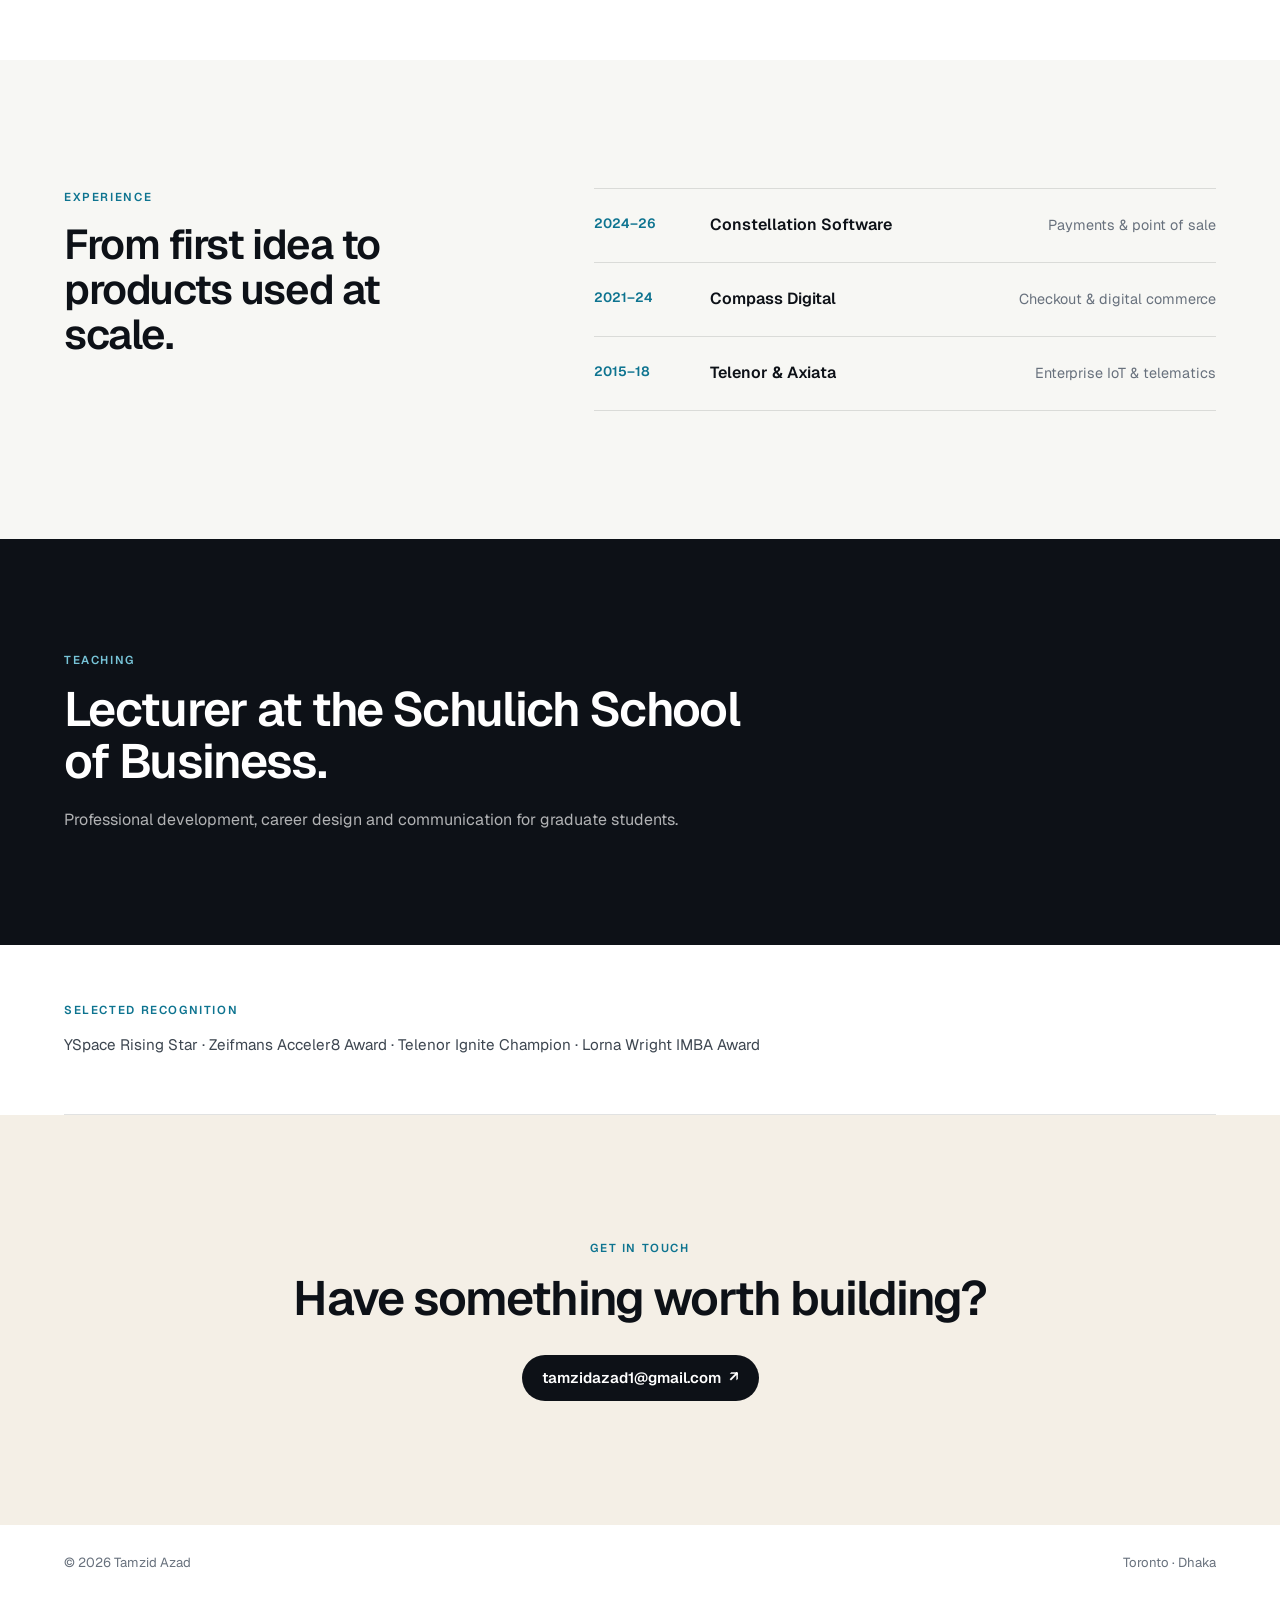
==== commit 42960696: "feat: simplify homepage into elegant single-page site" ====
--- a/index.html
+++ b/index.html
@@ -3,18 +3,18 @@
   <head>
     <meta charset="utf-8">
     <meta name="viewport" content="width=device-width, initial-scale=1">
-    <title>Tamzid Azad — Founder, Product Leader &amp; Educator</title>
-    <meta name="description" content="Tamzid Azad — founder and CEO of Doodlepad, product leader across payments, commerce and IoT, and instructor at the Schulich School of Business.">
+    <title>Tamzid Azad — Product Leader, Founder &amp; Lecturer</title>
+    <meta name="description" content="Tamzid Azad builds useful products across education, careers, payments and commerce—and teaches professional development at the Schulich School of Business.">
     <link rel="canonical" href="https://tamzidazad.com/">
 
-    <meta property="og:title" content="Tamzid Azad — Founder, Product Leader &amp; Educator">
-    <meta property="og:description" content="I build products that make complex technology feel effortless — and teach people how to turn ideas into action.">
+    <meta property="og:title" content="Tamzid Azad — Product Leader, Founder &amp; Lecturer">
+    <meta property="og:description" content="I build products that make complex work feel simple.">
     <meta property="og:type" content="website">
     <meta property="og:url" content="https://tamzidazad.com/">
     <meta property="og:image" content="https://tamzidazad.com/media/ventures/schulich-startup-night-2021-speaking.jpeg">
     <meta name="twitter:card" content="summary_large_image">
-    <meta name="twitter:title" content="Tamzid Azad — Founder, Product Leader &amp; Educator">
-    <meta name="twitter:description" content="Founder and CEO of Doodlepad, product leader, and Schulich instructor.">
+    <meta name="twitter:title" content="Tamzid Azad — Product Leader, Founder &amp; Lecturer">
+    <meta name="twitter:description" content="I build products that make complex work feel simple.">
     <meta name="twitter:image" content="https://tamzidazad.com/media/ventures/schulich-startup-night-2021-speaking.jpeg">
 
     <link rel="icon" type="image/png" sizes="32x32" href="/favicon-32x32.png">
@@ -24,208 +24,142 @@
 
     <link rel="preconnect" href="https://fonts.googleapis.com">
     <link rel="preconnect" href="https://fonts.gstatic.com" crossorigin>
-    <link href="https://fonts.googleapis.com/css2?family=Geist:wght@400;500;600;700&display=swap" rel="stylesheet">
-    <link rel="stylesheet" href="/styles.css?v=20261022-r6">
+    <link href="https://fonts.googleapis.com/css2?family=Geist:wght@400;500;600&amp;display=swap" rel="stylesheet">
+    <link rel="stylesheet" href="/styles.css?v=20261108-r1">
   </head>
-  <body class="home-page">
+  <body>
     <a class="skip-link" href="#main">Skip to main content</a>
 
     <header class="site-header">
-      <a class="wordmark" href="/" aria-label="Tamzid Azad home">
-        <img class="wordmark-logo" src="/assets/logo.webp" width="34" height="34" alt="" aria-hidden="true">
-        Tamzid Azad
-      </a>
-      <nav aria-label="Primary navigation">
-        <a href="#work">Work</a>
-        <a href="#doodlepad">Doodlepad</a>
-        <a href="#teaching">Teaching</a>
-        <a class="nav-cta" href="#contact">Get in touch</a>
-      </nav>
+      <div class="header-inner">
+        <a class="wordmark" href="/" aria-label="Tamzid Azad home">
+          <img src="/assets/logo.webp" width="32" height="32" alt="" aria-hidden="true">
+          <span>Tamzid Azad</span>
+        </a>
+        <nav aria-label="Primary navigation">
+          <a href="#work">Work</a>
+          <a href="#experience">Experience</a>
+          <a class="nav-contact" href="mailto:tamzidazad1@gmail.com">Contact</a>
+        </nav>
+      </div>
     </header>
 
     <main id="main">
-      <!-- HERO -->
       <section class="hero" aria-labelledby="intro-title">
-        <div class="hero-bg" aria-hidden="true">
-          <div class="halo"></div>
-          <div class="grid-overlay"></div>
-        </div>
-
-        <div class="hero-inner">
+        <div class="shell hero-grid">
           <div class="hero-copy">
-            <p class="eyebrow">Founder · Product leader · Educator</p>
-            <h1 id="intro-title">I'm Tamzid Azad<span class="accent-dot">.</span></h1>
-            <p class="hero-lede">I build products that make complex technology feel effortless.</p>
-            <p class="hero-sub">Founder of <strong>Doodlepad</strong> &amp; <strong>My Next Coffee</strong> · Schulich instructor · a decade across payments, commerce &amp; IoT.</p>
+            <p class="eyebrow">Product leader · Founder · Lecturer</p>
+            <h1 id="intro-title">I build products that make complex work feel simple.</h1>
+            <p class="hero-intro">Working across education, careers, payments and commerce—while teaching professional development at Schulich.</p>
             <div class="hero-actions">
-              <a class="btn btn-primary" href="#work">Explore my work</a>
-              <a class="btn btn-ghost" href="mailto:tamzidazad1@gmail.com">Get in touch <span aria-hidden="true">↗</span></a>
+              <a class="button button-primary" href="#work">Selected work</a>
+              <a class="text-link" href="mailto:tamzidazad1@gmail.com">Get in touch <span aria-hidden="true">↗</span></a>
             </div>
-            <p class="hero-locale"><span class="pulse" aria-hidden="true"></span> Based between Toronto &amp; Dhaka</p>
           </div>
 
           <figure class="hero-photo">
-            <img src="/media/ventures/schulich-startup-night-2021-speaking.jpeg" width="1600" height="1067" fetchpriority="high" decoding="async" alt="Tamzid Azad speaking with a microphone at Schulich Startup Night in Toronto">
-            <figcaption>Schulich Startup Night · Toronto</figcaption>
+            <img src="/media/ventures/schulich-startup-night-2021-speaking.jpeg" width="1600" height="1067" fetchpriority="high" decoding="async" alt="Tamzid Azad speaking at Schulich Startup Night in Toronto">
           </figure>
         </div>
       </section>
 
-      <!-- METRICS -->
-      <section class="metrics" aria-label="Career highlights">
-        <div class="metric" data-reveal><strong>0<span>→</span>1</strong><span class="metric-label">product expert</span></div>
-        <div class="metric" data-reveal><strong>150<span>+</span></strong><span class="metric-label">startups &amp; teams helped</span></div>
-        <div class="metric" data-reveal><strong>$2Bn<span>+</span></strong><span class="metric-label">portfolios scaled</span></div>
-        <div class="metric" data-reveal><strong>10<span>+</span></strong><span class="metric-label">years building products</span></div>
+      <section class="proof shell" aria-label="Career highlights" data-reveal>
+        <div><strong>12+ years</strong><span>building products</span></div>
+        <div><strong>$2B+</strong><span>portfolios led</span></div>
+        <div><strong>Schulich</strong><span>graduate lecturer</span></div>
       </section>
 
-      <!-- WHAT I DO -->
-      <section class="work" id="work" aria-labelledby="work-title">
-        <header class="section-head" data-reveal>
-          <p class="eyebrow">What I do</p>
-          <h2 id="work-title">Three things, one thread.</h2>
+      <section class="work shell" id="work" aria-labelledby="work-title">
+        <header class="section-heading" data-reveal>
+          <p class="eyebrow">Selected work</p>
+          <h2 id="work-title">What I’m building now.</h2>
         </header>
-        <div class="cards">
-          <article class="card" data-reveal>
-            <span class="card-tag">Building now</span>
-            <h3>Ventures</h3>
-            <p>Founder of Doodlepad and My Next Coffee — home learning and student careers.</p>
-            <a class="card-link" href="#doodlepad">Explore <span aria-hidden="true">→</span></a>
-          </article>
-          <article class="card" data-reveal>
-            <span class="card-tag">10+ years</span>
-            <h3>Product leadership</h3>
-            <p>Payments, commerce, SaaS &amp; IoT — from discovery to scale.</p>
-            <a class="card-link" href="#experience">Explore <span aria-hidden="true">→</span></a>
-          </article>
-          <article class="card" data-reveal>
-            <span class="card-tag">Schulich</span>
-            <h3>Teaching</h3>
-            <p>Helping founders and students turn ideas into action.</p>
-            <a class="card-link" href="#teaching">Explore <span aria-hidden="true">→</span></a>
-          </article>
+
+        <div class="project-grid">
+          <a class="project project-doodlepad" href="https://doodlepad.ai" target="_blank" rel="noopener" data-reveal>
+            <div class="project-visual">
+              <img src="/media/doodlepad/doodlepad-laptop.webp" width="1774" height="887" loading="lazy" decoding="async" alt="Doodlepad homeschooling platform">
+            </div>
+            <div class="project-copy">
+              <div>
+                <h3>Doodlepad</h3>
+                <p>The operating system for homeschooling.</p>
+              </div>
+              <span class="project-arrow" aria-hidden="true">↗</span>
+            </div>
+          </a>
+
+          <a class="project project-mnc" href="https://www.mynextcoffee.live" target="_blank" rel="noopener" data-reveal>
+            <div class="project-visual mnc-visual" aria-hidden="true">
+              <svg viewBox="0 0 160 160">
+                <circle cx="74" cy="80" r="66" fill="none" stroke="currentColor" stroke-width="3"/>
+                <circle cx="74" cy="80" r="39" fill="none" stroke="currentColor" stroke-width="5" opacity=".58"/>
+                <path d="M115 80h18" fill="none" stroke="currentColor" stroke-width="7" stroke-linecap="round" opacity=".58"/>
+              </svg>
+              <span>My Next Coffee</span>
+            </div>
+            <div class="project-copy">
+              <div>
+                <h3>My Next Coffee</h3>
+                <p>A modern platform for university career centres.</p>
+              </div>
+              <span class="project-arrow" aria-hidden="true">↗</span>
+            </div>
+          </a>
         </div>
       </section>
 
-      <!-- VENTURES: BUILDING NOW -->
-      <section class="ventures" id="doodlepad" aria-labelledby="ventures-title">
-        <header class="section-head" data-reveal>
-          <p class="eyebrow">Building now</p>
-          <h2 id="ventures-title">Two products in the works.</h2>
-        </header>
-        <div class="venture-grid">
-          <article class="venture-card" data-reveal>
-            <div class="venture-cover">
-              <img src="/media/doodlepad/doodlepad-laptop.webp" width="1774" height="887" loading="lazy" decoding="async" alt="Doodlepad home-learning platform on a laptop">
+      <section class="experience" id="experience" aria-labelledby="experience-title">
+        <div class="shell experience-grid">
+          <header class="experience-intro" data-reveal>
+            <p class="eyebrow">Experience</p>
+            <h2 id="experience-title">From first idea to products used at scale.</h2>
+          </header>
+
+          <div class="experience-list" data-reveal>
+            <div class="experience-row">
+              <span class="year">2024–26</span>
+              <div><strong>Constellation Software</strong><span>Payments &amp; point of sale</span></div>
             </div>
-            <div class="venture-body">
-              <h3>Doodlepad</h3>
-              <p class="venture-tag">The operating system for homeschooling.</p>
-              <p>Plan curriculum, generate learning resources, and follow progress — in one calm workspace.</p>
-              <a class="card-link" href="https://doodlepad.ai" target="_blank" rel="noopener">Visit Doodlepad <span aria-hidden="true">↗</span></a>
+            <div class="experience-row">
+              <span class="year">2021–24</span>
+              <div><strong>Compass Digital</strong><span>Checkout &amp; digital commerce</span></div>
             </div>
-          </article>
-          <article class="venture-card" data-reveal>
-            <div class="venture-cover venture-cover--mnc">
-              <div class="mnc-lockup">
-                <svg class="mnc-mark" viewBox="0 0 240 240" role="img" aria-label="My Next Coffee">
-                  <circle cx="112" cy="120" r="108" fill="none" stroke="#C8713A" stroke-width="5" />
-                  <circle cx="112" cy="120" r="64" fill="none" stroke="#E89B62" stroke-width="7" />
-                  <circle cx="112" cy="120" r="52" fill="#F5EFE6" />
-                  <line x1="179.5" y1="120" x2="198.5" y2="120" stroke="#E89B62" stroke-width="11" stroke-linecap="round" />
-                </svg>
-                <span class="mnc-word"><span class="mnc-a">My Next</span> <span class="mnc-b">Coffee</span></span>
-              </div>
+            <div class="experience-row">
+              <span class="year">2015–18</span>
+              <div><strong>Telenor &amp; Axiata</strong><span>Enterprise IoT &amp; telematics</span></div>
             </div>
-            <div class="venture-body">
-              <h3>My Next Coffee</h3>
-              <p class="venture-tag">The all-in-one platform for career growth.</p>
-              <p>Find jobs, practise interviews, and get AI career help — free.</p>
-              <a class="card-link" href="https://www.mynextcoffee.live" target="_blank" rel="noopener">Visit My Next Coffee <span aria-hidden="true">↗</span></a>
-            </div>
-          </article>
+          </div>
         </div>
       </section>
 
-      <!-- EXPERIENCE -->
-      <section class="experience" id="experience" aria-labelledby="experience-title">
-        <header class="section-head" data-reveal>
-          <p class="eyebrow">Product leadership</p>
-          <h2 id="experience-title">A decade shipping at scale.</h2>
-        </header>
-        <ul class="timeline">
-          <li class="timeline-row" data-reveal>
-            <span class="t-year">2024–26</span>
-            <span class="t-org">Constellation Software</span>
-            <span class="t-role">Payments &amp; point of sale</span>
-            <span class="t-metric">$2Bn+ volume</span>
-          </li>
-          <li class="timeline-row" data-reveal>
-            <span class="t-year">2021–24</span>
-            <span class="t-org">Compass Digital</span>
-            <span class="t-role">Checkout &amp; digital commerce</span>
-            <span class="t-metric">600K txns / mo</span>
-          </li>
-          <li class="timeline-row" data-reveal>
-            <span class="t-year">2015–18</span>
-            <span class="t-org">Telenor &amp; Axiata</span>
-            <span class="t-role">Enterprise IoT &amp; telematics</span>
-            <span class="t-metric">4× revenue</span>
-          </li>
-        </ul>
-      </section>
-
-      <!-- TEACHING -->
-      <section class="teaching" id="teaching" aria-labelledby="teaching-title">
-        <header class="section-head" data-reveal>
-          <p class="eyebrow">Teaching &amp; mentorship</p>
-          <h2 id="teaching-title">Turning ideas into action.</h2>
-        </header>
-        <div class="cards cards-3">
-          <article class="card card-soft" data-reveal>
-            <span class="card-tag">Schulich</span>
-            <h3>Graduate teaching</h3>
-            <p>Career design, communication, and professional decision-making.</p>
-          </article>
-          <article class="card card-soft" data-reveal>
-            <span class="card-tag">Founders</span>
-            <h3>Workshops</h3>
-            <p>Discovery, validation, prototyping, and the path to a first product.</p>
-          </article>
-          <article class="card card-soft" data-reveal>
-            <span class="card-tag">Speaking</span>
-            <h3>Talks &amp; facilitation</h3>
-            <p>Product, payments, innovation, and building a career in tech.</p>
-          </article>
+      <section class="teaching" aria-labelledby="teaching-title">
+        <div class="shell teaching-inner" data-reveal>
+          <p class="eyebrow">Teaching</p>
+          <h2 id="teaching-title">Lecturer at the Schulich School of Business.</h2>
+          <p>Professional development, career design and communication for graduate students.</p>
         </div>
       </section>
 
-      <!-- RECOGNITION -->
-      <section class="recognition" id="recognition" aria-labelledby="recognition-title" data-reveal>
-        <p class="eyebrow">Selected recognition</p>
-        <h2 id="recognition-title" class="sr-only">Awards and recognition</h2>
-        <ul class="chips">
-          <li><span>2026</span>YSpace Rising Star</li>
-          <li><span>2026</span>Zeifmans Acceler8 Award</li>
-          <li><span>Global</span>Telenor Ignite Champion</li>
-          <li><span>Schulich</span>Lorna Wright IMBA Award</li>
-        </ul>
+      <section class="recognition shell" aria-labelledby="recognition-title" data-reveal>
+        <p class="eyebrow" id="recognition-title">Selected recognition</p>
+        <p>YSpace Rising Star · Zeifmans Acceler8 Award · Telenor Ignite Champion · Lorna Wright IMBA Award</p>
       </section>
 
-      <!-- CONTACT -->
       <section class="contact" id="contact" aria-labelledby="contact-title">
-        <div class="contact-inner" data-reveal>
-          <p class="eyebrow">Let's talk</p>
-          <h2 id="contact-title">Building something?<br>I'd love to hear about it.</h2>
-          <a class="btn btn-primary btn-lg" href="mailto:tamzidazad1@gmail.com">tamzidazad1@gmail.com <span aria-hidden="true">↗</span></a>
+        <div class="shell contact-inner" data-reveal>
+          <p class="eyebrow">Get in touch</p>
+          <h2 id="contact-title">Have something worth building?</h2>
+          <a class="button button-primary" href="mailto:tamzidazad1@gmail.com">tamzidazad1@gmail.com <span aria-hidden="true">↗</span></a>
         </div>
       </section>
     </main>
 
-    <footer>
+    <footer class="shell">
       <span>© <span id="year"></span> Tamzid Azad</span>
-      <span class="footer-dim">Toronto · Dhaka</span>
+      <span>Toronto · Dhaka</span>
     </footer>
+
     <script src="/script.js"></script>
   </body>
 </html>
--- a/styles.css
+++ b/styles.css
@@ -1,36 +1,16 @@
-/* ============================================================
-   Tamzid Azad — redesign v3
-   Light, elegant, quietly tech. Near-monochrome + one warm
-   copper accent. Geist type. Lean copy, precise, calm.
-   ============================================================ */
-
 :root {
-  /* base — near-monochrome */
-  --bg:        #ffffff;
-  --bg-soft:   #f6f7f9;
-  --sand:      #f4efe6;
-  --bg-elev:   #ffffff;
-  --ink:       #0d1117;
-  --ink-soft:  #3a3f4a;
-  --muted:     #6b7280;
-  --faint:     #9aa1ac;
-  --line:      rgba(13, 17, 23, 0.09);
-  --line-strong: rgba(13, 17, 23, 0.16);
-
-  /* accent — petrol teal */
-  --accent:      #0e7490;
+  --bg: #ffffff;
+  --paper: #f7f7f4;
+  --sand: #f4efe6;
+  --ink: #0d1117;
+  --ink-soft: #3d4650;
+  --muted: #68717d;
+  --line: rgba(13, 17, 23, 0.12);
+  --accent: #0e7490;
   --accent-deep: #0c6378;
-  --accent-tint: rgba(14, 116, 144, 0.09);
-
   --font: "Geist", system-ui, -apple-system, sans-serif;
-
-  --radius: 16px;
-  --radius-lg: 24px;
-  --shadow: 0 1px 2px rgba(10,10,20,0.04), 0 10px 30px rgba(10,10,20,0.05);
-  --shadow-lg: 0 24px 60px rgba(10,10,20,0.12);
-
-  --maxw: 1120px;
-  --gutter: clamp(20px, 5vw, 56px);
+  --max: 1160px;
+  --gutter: clamp(20px, 5vw, 64px);
 }
 
 * { box-sizing: border-box; }
@@ -38,246 +18,246 @@
 
 body {
   margin: 0;
-  font-family: var(--font);
   color: var(--ink);
   background: var(--bg);
-  line-height: 1.6;
-  font-feature-settings: "ss01", "cv01";
+  font-family: var(--font);
+  line-height: 1.55;
   -webkit-font-smoothing: antialiased;
   text-rendering: optimizeLegibility;
-  overflow-x: hidden;
-}
-
-h1, h2, h3 { font-family: var(--font); font-weight: 600; letter-spacing: -0.028em; line-height: 1.05; margin: 0; }
-p { margin: 0; }
+}
+
+h1, h2, h3, p { margin: 0; }
+h1, h2, h3 { font-weight: 600; letter-spacing: -0.035em; line-height: 1.08; }
 a { color: inherit; text-decoration: none; }
 img { display: block; max-width: 100%; height: auto; }
-
-.sr-only { position: absolute; width: 1px; height: 1px; padding: 0; margin: -1px; overflow: hidden; clip: rect(0,0,0,0); white-space: nowrap; border: 0; }
-.skip-link { position: absolute; left: -999px; top: 0; z-index: 100; background: var(--ink); color: #fff; padding: 10px 16px; border-radius: 0 0 10px 0; }
-.skip-link:focus { left: 0; }
-
-/* ---------- shared ---------- */
+.shell { width: min(var(--max), calc(100% - var(--gutter) * 2)); margin-inline: auto; }
+
+.skip-link {
+  position: fixed;
+  left: 16px;
+  top: -60px;
+  z-index: 100;
+  padding: 10px 14px;
+  color: #fff;
+  background: var(--ink);
+  border-radius: 8px;
+}
+.skip-link:focus { top: 12px; }
+
 .eyebrow {
-  font-size: 0.74rem; font-weight: 600; letter-spacing: 0.16em; text-transform: uppercase;
-  color: var(--accent); margin: 0 0 18px;
-}
-.section-head { max-width: 640px; margin: 0 auto clamp(36px, 5vw, 56px); text-align: center; }
-.section-head h2 { font-size: clamp(1.9rem, 4.2vw, 2.9rem); }
-
-section { padding-block: clamp(70px, 9vw, 128px); }
-.metrics, .work, .feature, .experience, .teaching, .recognition, .contact-inner, .hero-inner {
-  width: min(var(--maxw), 100% - var(--gutter) * 2); margin-inline: auto;
-}
-
-/* ---------- buttons ---------- */
-.btn {
-  display: inline-flex; align-items: center; gap: 8px;
-  font-weight: 500; font-size: 0.98rem; padding: 13px 22px; border-radius: 999px; cursor: pointer;
-  transition: transform .18s ease, box-shadow .25s ease, background .2s ease, border-color .2s ease, color .2s ease;
-  white-space: nowrap;
-}
-.btn-primary { color: #fff; background: var(--accent); box-shadow: 0 8px 20px rgba(13,17,23,0.18); }
-.btn-primary:hover { background: var(--accent-deep); transform: translateY(-2px); box-shadow: 0 14px 28px rgba(13,17,23,0.24); }
-.btn-ghost { color: var(--ink); background: var(--bg-elev); border: 1px solid var(--line-strong); }
-.btn-ghost:hover { transform: translateY(-2px); border-color: var(--ink); }
-.btn-lg { padding: 16px 30px; font-size: 1.06rem; }
-
-/* ============================================================
-   HEADER
-   ============================================================ */
+  margin-bottom: 16px;
+  color: var(--accent);
+  font-size: 0.72rem;
+  font-weight: 600;
+  letter-spacing: 0.14em;
+  text-transform: uppercase;
+}
+
+.button {
+  display: inline-flex;
+  align-items: center;
+  justify-content: center;
+  gap: 8px;
+  min-height: 46px;
+  padding: 0 20px;
+  border-radius: 999px;
+  font-size: 0.94rem;
+  font-weight: 600;
+  transition: transform 180ms ease, background-color 180ms ease;
+}
+.button:hover { transform: translateY(-2px); }
+.button-primary { color: #fff; background: var(--ink); }
+.button-primary:hover { background: var(--accent-deep); }
+.text-link {
+  display: inline-flex;
+  align-items: center;
+  gap: 7px;
+  color: var(--ink-soft);
+  font-size: 0.94rem;
+  font-weight: 600;
+}
+.text-link span { transition: transform 180ms ease; }
+.text-link:hover span { transform: translate(2px, -2px); }
+
+/* Header */
 .site-header {
-  position: sticky; top: 0; z-index: 50;
-  display: flex; align-items: center; justify-content: space-between;
-  padding: 16px var(--gutter);
-  background: rgba(255,255,255,0.72); backdrop-filter: saturate(180%) blur(14px);
-  border-bottom: 1px solid transparent; transition: border-color .3s ease;
+  position: sticky;
+  top: 0;
+  z-index: 50;
+  background: rgba(255, 255, 255, 0.88);
+  backdrop-filter: blur(14px);
+  border-bottom: 1px solid transparent;
+  transition: border-color 180ms ease;
 }
 .site-header.is-scrolled { border-bottom-color: var(--line); }
-.wordmark { display: inline-flex; align-items: center; gap: 10px; font-weight: 600; font-size: 1.05rem; letter-spacing: -0.01em; }
-.wordmark-logo { width: 32px; height: 32px; border-radius: 8px; display: block; }
-.site-header nav { display: flex; align-items: center; gap: 4px; }
-.site-header nav a { font-size: 0.92rem; color: var(--ink-soft); font-weight: 500; padding: 8px 14px; border-radius: 999px; transition: color .2s, background .2s; }
-.site-header nav a:hover { color: var(--ink); background: rgba(10,10,20,0.04); }
-.nav-cta { color: #fff !important; background: var(--accent); }
-.nav-cta:hover { background: var(--accent-deep) !important; }
-
-/* ============================================================
-   HERO
-   ============================================================ */
-.hero { position: relative; padding-block: clamp(52px, 7vw, 96px) clamp(56px, 7vw, 92px); overflow: hidden; }
-.hero-bg { position: absolute; inset: 0; z-index: 0; pointer-events: none; }
-.halo {
-  position: absolute; inset: 0;
-  background:
-    radial-gradient(52% 46% at 82% 8%, rgba(13,17,23,0.06), transparent 68%),
-    radial-gradient(44% 40% at 12% 16%, rgba(13,17,23,0.038), transparent 70%);
-}
-.grid-overlay {
-  position: absolute; inset: 0;
-  background-image: radial-gradient(circle, rgba(10,10,20,0.065) 1px, transparent 1.4px);
-  background-size: 28px 28px;
-  -webkit-mask-image: radial-gradient(ellipse 85% 70% at 50% 30%, #000 8%, transparent 76%);
-          mask-image: radial-gradient(ellipse 85% 70% at 50% 30%, #000 8%, transparent 76%);
-  opacity: 0.6;
-}
-
-.hero-inner {
-  position: relative; z-index: 1;
-  display: grid; grid-template-columns: 1.02fr 0.98fr; gap: clamp(32px, 5vw, 64px); align-items: center;
-}
-.hero h1 { font-size: clamp(2.9rem, 7vw, 4.9rem); font-weight: 600; margin-bottom: 20px; letter-spacing: -0.035em; }
-.accent-dot { color: var(--accent); }
-.hero-lede { font-size: clamp(1.2rem, 2.2vw, 1.55rem); color: var(--ink); font-weight: 500; max-width: 30ch; margin-bottom: 14px; line-height: 1.32; letter-spacing: -0.01em; }
-.hero-sub { color: var(--muted); font-size: 1.02rem; max-width: 46ch; margin-bottom: 30px; }
-.hero-sub strong { color: var(--ink); font-weight: 600; }
-.hero-actions { display: flex; flex-wrap: wrap; gap: 12px; margin-bottom: 26px; }
-.hero-locale { display: inline-flex; align-items: center; gap: 9px; font-size: 0.86rem; color: var(--muted); font-weight: 500; }
-.pulse { width: 8px; height: 8px; border-radius: 50%; background: #22c55e; box-shadow: 0 0 0 0 rgba(34,197,94,0.5); animation: pulse 2.2s infinite; }
-@keyframes pulse { 0% { box-shadow: 0 0 0 0 rgba(34,197,94,0.5);} 70% { box-shadow: 0 0 0 9px rgba(34,197,94,0);} 100% { box-shadow: 0 0 0 0 rgba(34,197,94,0);} }
-
-/* hero photo (landscape, with mic) */
+.header-inner {
+  width: min(var(--max), calc(100% - var(--gutter) * 2));
+  min-height: 72px;
+  margin-inline: auto;
+  display: flex;
+  align-items: center;
+  justify-content: space-between;
+}
+.wordmark { display: inline-flex; align-items: center; gap: 10px; font-size: 1rem; font-weight: 600; letter-spacing: -0.02em; }
+.wordmark img { width: 30px; height: 30px; }
+.site-header nav { display: flex; align-items: center; gap: 28px; }
+.site-header nav a { color: var(--muted); font-size: 0.88rem; font-weight: 500; }
+.site-header nav a:hover { color: var(--ink); }
+.site-header nav .nav-contact { color: var(--ink); }
+
+/* Hero */
+.hero { padding: clamp(54px, 7vw, 92px) 0 clamp(60px, 8vw, 108px); }
+.hero-grid {
+  display: grid;
+  grid-template-columns: minmax(0, 0.9fr) minmax(420px, 1.1fr);
+  gap: clamp(40px, 7vw, 92px);
+  align-items: center;
+}
+.hero-copy { max-width: 570px; }
+.hero h1 {
+  max-width: 15ch;
+  font-size: clamp(2.25rem, 4.4vw, 3.65rem);
+  line-height: 1.04;
+}
+.hero-intro {
+  max-width: 50ch;
+  margin-top: 24px;
+  color: var(--muted);
+  font-size: clamp(1rem, 1.5vw, 1.12rem);
+  line-height: 1.65;
+}
+.hero-actions { display: flex; align-items: center; gap: 22px; margin-top: 32px; }
 .hero-photo {
-  position: relative; margin: 0; justify-self: stretch;
-  border-radius: var(--radius-lg); overflow: hidden;
-  box-shadow: var(--shadow-lg); border: 1px solid var(--line);
-}
-.hero-photo img { width: 100%; aspect-ratio: 5 / 4; object-fit: cover; object-position: 30% 32%; }
-.hero-photo figcaption {
-  position: absolute; left: 14px; bottom: 14px;
-  font-size: 0.72rem; font-weight: 600; letter-spacing: 0.04em; color: #fff;
-  background: rgba(10,10,20,0.5); backdrop-filter: blur(8px);
-  padding: 7px 13px; border-radius: 999px;
-}
-
-/* ============================================================
-   METRICS
-   ============================================================ */
-.metrics {
-  display: grid; grid-template-columns: repeat(4, 1fr); gap: 1px;
-  background: var(--line); border: 1px solid var(--line); border-radius: var(--radius-lg); overflow: hidden;
-  margin-top: clamp(10px, 3vw, 28px); padding: 0 !important;
-}
-.metric { background: var(--sand); padding: clamp(24px, 3vw, 38px) clamp(16px, 2vw, 28px); text-align: center; }
-.metric strong { display: block; font-weight: 600; font-size: clamp(2rem, 4vw, 2.9rem); letter-spacing: -0.04em; line-height: 1; color: var(--ink); }
-.metric strong span { color: var(--accent); }
-.metric-label { display: block; margin-top: 10px; font-size: 0.78rem; color: var(--muted); font-weight: 500; letter-spacing: 0.02em; }
-
-/* ============================================================
-   CARDS
-   ============================================================ */
-.cards { display: grid; grid-template-columns: repeat(3, 1fr); gap: 20px; }
-.card {
-  position: relative; background: var(--bg-elev); border: 1px solid var(--line);
-  border-radius: var(--radius); padding: 30px 28px; box-shadow: var(--shadow);
-  transition: transform .22s ease, box-shadow .25s ease, border-color .25s ease; overflow: hidden;
-}
-.card::before { content: ""; position: absolute; left: 0; top: 0; right: 0; height: 3px; background: var(--accent); opacity: 0; transition: opacity .25s ease; }
-.card:hover { transform: translateY(-5px); box-shadow: var(--shadow-lg); border-color: transparent; }
-.card:hover::before { opacity: 1; }
-.card-tag { display: inline-block; font-size: 0.68rem; font-weight: 600; text-transform: uppercase; letter-spacing: 0.1em; color: var(--accent); background: var(--accent-tint); padding: 5px 11px; border-radius: 999px; margin-bottom: 18px; }
-.card h3 { font-size: 1.45rem; margin-bottom: 10px; }
-.card p { color: var(--muted); font-size: 0.98rem; }
-.card-link { display: inline-flex; align-items: center; gap: 6px; margin-top: 20px; font-weight: 600; font-size: 0.9rem; color: var(--accent); }
-.card-link span { transition: transform .2s ease; }
-.card:hover .card-link span { transform: translateX(4px); }
-.card-soft { box-shadow: none; background: var(--sand); }
-
-/* ============================================================
-   VENTURES — BUILDING NOW
-   ============================================================ */
-.venture-grid { display: grid; grid-template-columns: 1fr 1fr; gap: 24px; }
-.venture-card {
-  display: flex; flex-direction: column;
-  background: var(--bg-elev); border: 1px solid var(--line); border-radius: var(--radius-lg);
-  overflow: hidden; box-shadow: var(--shadow);
-  transition: transform .22s ease, box-shadow .25s ease, border-color .25s ease;
-}
-.venture-card:hover { transform: translateY(-5px); box-shadow: var(--shadow-lg); }
-.venture-cover { aspect-ratio: 16 / 10; overflow: hidden; background: var(--bg-soft); border-bottom: 1px solid var(--line); }
-.venture-cover img { width: 100%; height: 100%; object-fit: cover; }
-.venture-cover--mnc {
-  display: flex; align-items: center; justify-content: center;
-  background: #39213B;
-  background-image: radial-gradient(70% 90% at 50% 0%, rgba(255,255,255,0.07), transparent 70%);
-}
-.mnc-lockup { display: flex; align-items: center; gap: 14px; }
-.mnc-mark { width: 56px; height: 56px; flex: none; }
-.mnc-word { font-weight: 700; font-size: 1.4rem; letter-spacing: -0.02em; white-space: nowrap; }
-.mnc-a { color: #FAFAF8; }
-.mnc-b { color: #C8A882; }
-.venture-body { display: flex; flex-direction: column; align-items: flex-start; gap: 8px; padding: 28px 28px 30px; }
-.venture-body h3 { font-size: 1.5rem; }
-.venture-tag { font-weight: 600; color: var(--ink); }
-.venture-body > p:not(.venture-tag) { color: var(--muted); font-size: 0.98rem; }
-.venture-body .card-link { margin-top: 12px; }
-
-/* ============================================================
-   EXPERIENCE TIMELINE
-   ============================================================ */
-.timeline { list-style: none; margin: 0; padding: 0; border-top: 1px solid var(--line); }
-.timeline-row { display: grid; grid-template-columns: 120px 1.1fr 1.4fr auto; gap: 20px; align-items: baseline; padding: 26px 8px; border-bottom: 1px solid var(--line); transition: background .2s ease, padding-inline .2s ease; }
-.timeline-row:hover { background: var(--bg-soft); padding-inline: 18px; }
-.t-year { font-size: 0.9rem; font-weight: 600; color: var(--accent); letter-spacing: 0.01em; }
-.t-org { font-weight: 600; font-size: 1.15rem; letter-spacing: -0.02em; }
-.t-role { color: var(--muted); }
-.t-metric { justify-self: end; font-size: 0.84rem; font-weight: 500; color: var(--ink); background: var(--accent-tint); padding: 6px 13px; border-radius: 999px; white-space: nowrap; }
-
-/* ============================================================
-   RECOGNITION
-   ============================================================ */
-.recognition { text-align: center; }
-.chips { list-style: none; margin: 8px 0 0; padding: 0; display: flex; flex-wrap: wrap; gap: 12px; justify-content: center; }
-.chips li { display: inline-flex; align-items: center; gap: 10px; background: var(--bg-elev); border: 1px solid var(--line); padding: 12px 20px; border-radius: 999px; font-weight: 500; font-size: 0.96rem; box-shadow: var(--shadow); }
-.chips li span { font-size: 0.68rem; font-weight: 600; letter-spacing: 0.06em; text-transform: uppercase; color: #fff; background: var(--ink); padding: 4px 8px; border-radius: 6px; }
-
-/* ============================================================
-   CONTACT
-   ============================================================ */
-.contact { position: relative; overflow: hidden; text-align: center; background: var(--sand); }
-.contact::before {
-  content: ""; position: absolute; inset: 0; pointer-events: none;
-  background: radial-gradient(45% 60% at 50% 0%, rgba(13,17,23,0.05), transparent 70%);
-}
-.contact-inner { position: relative; z-index: 1; }
-.contact h2 { font-size: clamp(2.2rem, 5vw, 3.4rem); margin-bottom: 32px; }
-
-/* ============================================================
-   FOOTER
-   ============================================================ */
-footer { display: flex; justify-content: space-between; align-items: center; flex-wrap: wrap; gap: 12px; width: min(var(--maxw), 100% - var(--gutter) * 2); margin-inline: auto; padding: 36px 0; border-top: 1px solid var(--line); color: var(--muted); font-size: 0.88rem; }
-.footer-dim { color: var(--faint); }
-
-/* ============================================================
-   SCROLL REVEAL
-   ============================================================ */
-[data-reveal] { opacity: 0; transform: translateY(22px); transition: opacity .7s cubic-bezier(.2,.7,.2,1), transform .7s cubic-bezier(.2,.7,.2,1); }
+  position: relative;
+  margin: 0;
+  overflow: hidden;
+  background: var(--sand);
+  border-radius: 22px;
+}
+.hero-photo::after { content: ""; position: absolute; inset: 0; border: 1px solid rgba(13, 17, 23, 0.08); border-radius: inherit; pointer-events: none; }
+.hero-photo img { width: 100%; aspect-ratio: 4 / 3; object-fit: cover; object-position: 34% 36%; }
+
+/* Proof */
+.proof {
+  display: grid;
+  grid-template-columns: repeat(3, 1fr);
+  padding: 28px 0;
+  border-top: 1px solid var(--line);
+  border-bottom: 1px solid var(--line);
+}
+.proof > div { display: flex; flex-direction: column; gap: 4px; padding: 0 28px; border-left: 1px solid var(--line); }
+.proof > div:first-child { padding-left: 0; border-left: 0; }
+.proof strong { font-size: 1rem; font-weight: 600; letter-spacing: -0.02em; }
+.proof span { color: var(--muted); font-size: 0.84rem; }
+
+/* Selected work */
+.work { padding: clamp(80px, 10vw, 132px) 0; }
+.section-heading { margin-bottom: 38px; }
+.section-heading h2, .experience-intro h2 { font-size: clamp(1.9rem, 3.4vw, 2.6rem); }
+.project-grid { display: grid; grid-template-columns: 1fr 1fr; gap: 24px; }
+.project {
+  overflow: hidden;
+  background: var(--paper);
+  border: 1px solid var(--line);
+  border-radius: 20px;
+  transition: transform 180ms ease, border-color 180ms ease;
+}
+.project:hover { transform: translateY(-4px); border-color: rgba(13, 17, 23, 0.24); }
+.project-visual { aspect-ratio: 16 / 10; overflow: hidden; border-bottom: 1px solid var(--line); }
+.project-visual img { width: 100%; height: 100%; object-fit: cover; transition: transform 500ms ease; }
+.project:hover .project-visual img { transform: scale(1.025); }
+.project-copy { display: flex; align-items: center; justify-content: space-between; gap: 20px; padding: 24px 26px 26px; }
+.project-copy h3 { margin-bottom: 7px; font-size: 1.32rem; }
+.project-copy p { color: var(--muted); font-size: 0.93rem; }
+.project-arrow { flex: none; color: var(--accent); font-size: 1.2rem; transition: transform 180ms ease; }
+.project:hover .project-arrow { transform: translate(2px, -2px); }
+.mnc-visual {
+  display: flex;
+  align-items: center;
+  justify-content: center;
+  gap: 18px;
+  color: #d8b0bb;
+  background: #39213b;
+}
+.mnc-visual svg { width: 80px; height: 80px; }
+.mnc-visual span { color: #fff; font-size: clamp(1.35rem, 2.5vw, 2rem); font-weight: 600; letter-spacing: -0.04em; }
+
+/* Experience */
+.experience { padding: clamp(80px, 10vw, 132px) 0; background: var(--paper); }
+.experience-grid { display: grid; grid-template-columns: 0.8fr 1.2fr; gap: clamp(48px, 9vw, 120px); }
+.experience-intro h2 { max-width: 13ch; }
+.experience-list { border-top: 1px solid var(--line); }
+.experience-row {
+  display: grid;
+  grid-template-columns: 92px 1fr;
+  gap: 24px;
+  padding: 24px 0;
+  border-bottom: 1px solid var(--line);
+}
+.experience-row .year { color: var(--accent); font-size: 0.84rem; font-weight: 600; }
+.experience-row div { display: flex; align-items: baseline; justify-content: space-between; gap: 28px; }
+.experience-row strong { font-size: 1rem; font-weight: 600; }
+.experience-row div span { color: var(--muted); font-size: 0.9rem; text-align: right; }
+
+/* Teaching */
+.teaching { color: #fff; background: var(--ink); }
+.teaching-inner { padding: clamp(72px, 9vw, 112px) 0; }
+.teaching .eyebrow { color: #77c4d8; }
+.teaching h2 { max-width: 720px; font-size: clamp(2rem, 4vw, 3rem); }
+.teaching p:last-child { max-width: 620px; margin-top: 20px; color: rgba(255, 255, 255, 0.68); font-size: 1rem; }
+
+/* Recognition */
+.recognition { padding: 56px 0; border-bottom: 1px solid var(--line); }
+.recognition .eyebrow { margin-bottom: 12px; }
+.recognition > p:last-child { max-width: 880px; color: var(--ink-soft); font-size: 0.95rem; line-height: 1.8; }
+
+/* Contact */
+.contact { background: var(--sand); }
+.contact-inner { padding: clamp(76px, 10vw, 124px) 0; text-align: center; }
+.contact h2 { margin-bottom: 30px; font-size: clamp(2rem, 4vw, 3rem); }
+
+footer {
+  display: flex;
+  align-items: center;
+  justify-content: space-between;
+  gap: 20px;
+  padding: 28px 0;
+  color: var(--muted);
+  font-size: 0.82rem;
+}
+
+[data-reveal] { opacity: 0; transform: translateY(14px); transition: opacity 520ms ease, transform 520ms ease; }
 [data-reveal].in { opacity: 1; transform: none; }
-.cards [data-reveal]:nth-child(2) { transition-delay: .08s; }
-.cards [data-reveal]:nth-child(3) { transition-delay: .16s; }
-.metrics [data-reveal]:nth-child(2){ transition-delay:.06s; }
-.metrics [data-reveal]:nth-child(3){ transition-delay:.12s; }
-.metrics [data-reveal]:nth-child(4){ transition-delay:.18s; }
-
-/* ============================================================
-   RESPONSIVE
-   ============================================================ */
-@media (max-width: 920px) {
-  .hero-inner { grid-template-columns: 1fr; gap: 36px; }
-  .hero-photo { order: 2; }
-  .venture-grid { grid-template-columns: 1fr; }
-  .metrics { grid-template-columns: repeat(2, 1fr); }
-  .cards { grid-template-columns: 1fr 1fr; }
-}
+
+@media (max-width: 900px) {
+  .hero-grid { grid-template-columns: 1fr; gap: 40px; }
+  .hero-copy { max-width: 650px; }
+  .hero h1 { max-width: 17ch; }
+  .hero-photo img { aspect-ratio: 16 / 10; }
+  .experience-grid { grid-template-columns: 1fr; gap: 42px; }
+  .experience-intro h2 { max-width: 18ch; }
+}
+
 @media (max-width: 680px) {
-  .site-header nav a:not(.nav-cta) { display: none; }
-  .cards, .cards-3 { grid-template-columns: 1fr; }
-  .timeline-row { grid-template-columns: 1fr auto; gap: 6px 16px; }
-  .t-role { grid-column: 1 / -1; }
-  .t-metric { grid-row: 1; }
-}
+  .header-inner { min-height: 64px; }
+  .site-header nav { gap: 18px; }
+  .site-header nav a:not(.nav-contact) { display: none; }
+  .hero { padding-top: 44px; }
+  .hero-actions { align-items: flex-start; flex-direction: column; gap: 18px; }
+  .proof { grid-template-columns: 1fr; padding: 0; }
+  .proof > div, .proof > div:first-child { padding: 18px 0; border-left: 0; border-top: 1px solid var(--line); }
+  .proof > div:first-child { border-top: 0; }
+  .project-grid { grid-template-columns: 1fr; }
+  .project-copy { padding: 21px 22px 23px; }
+  .mnc-visual svg { width: 62px; height: 62px; }
+  .experience-row { grid-template-columns: 74px 1fr; gap: 16px; }
+  .experience-row div { align-items: flex-start; flex-direction: column; gap: 4px; }
+  .experience-row div span { text-align: left; }
+  footer { align-items: flex-start; flex-direction: column; }
+}
+
 @media (prefers-reduced-motion: reduce) {
-  .pulse { animation: none !important; }
-  [data-reveal] { opacity: 1; transform: none; transition: none; }
   html { scroll-behavior: auto; }
-}
+  *, *::before, *::after { scroll-behavior: auto !important; transition: none !important; }
+  [data-reveal] { opacity: 1; transform: none; }
+}
